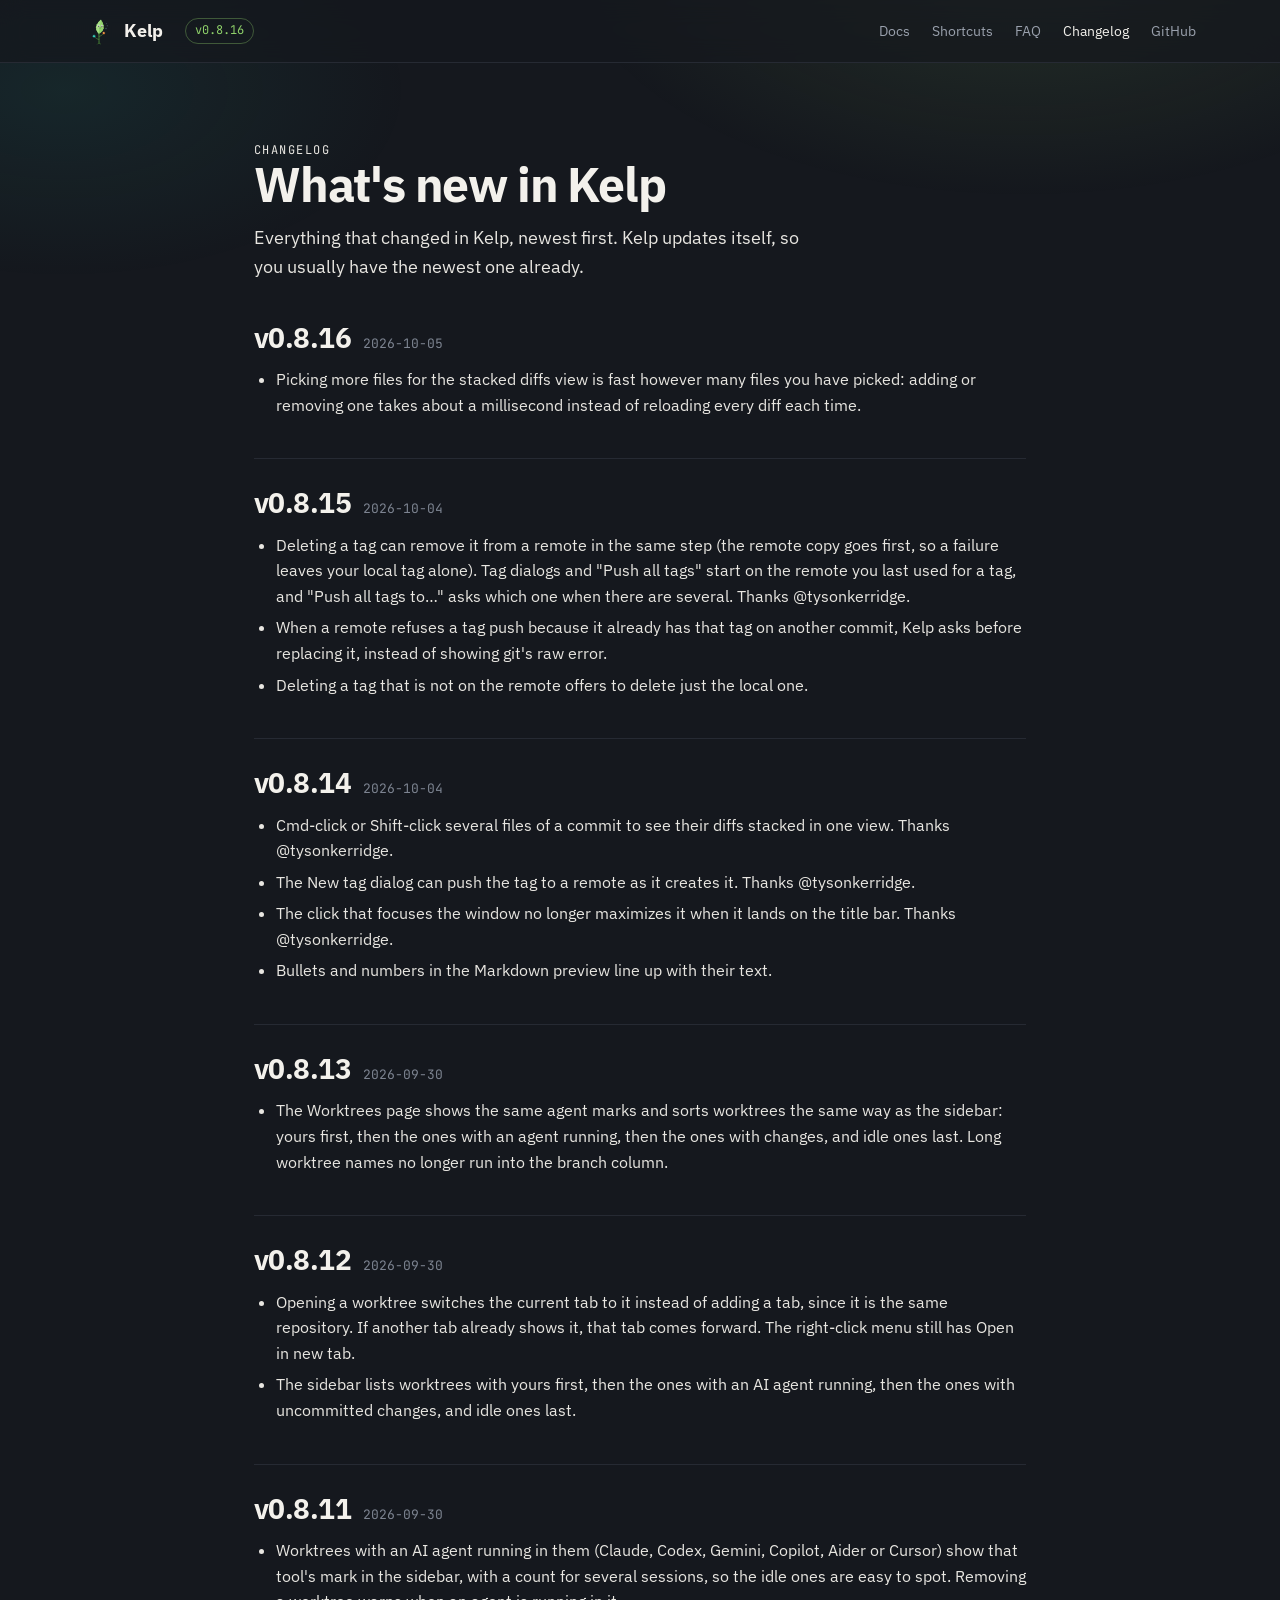
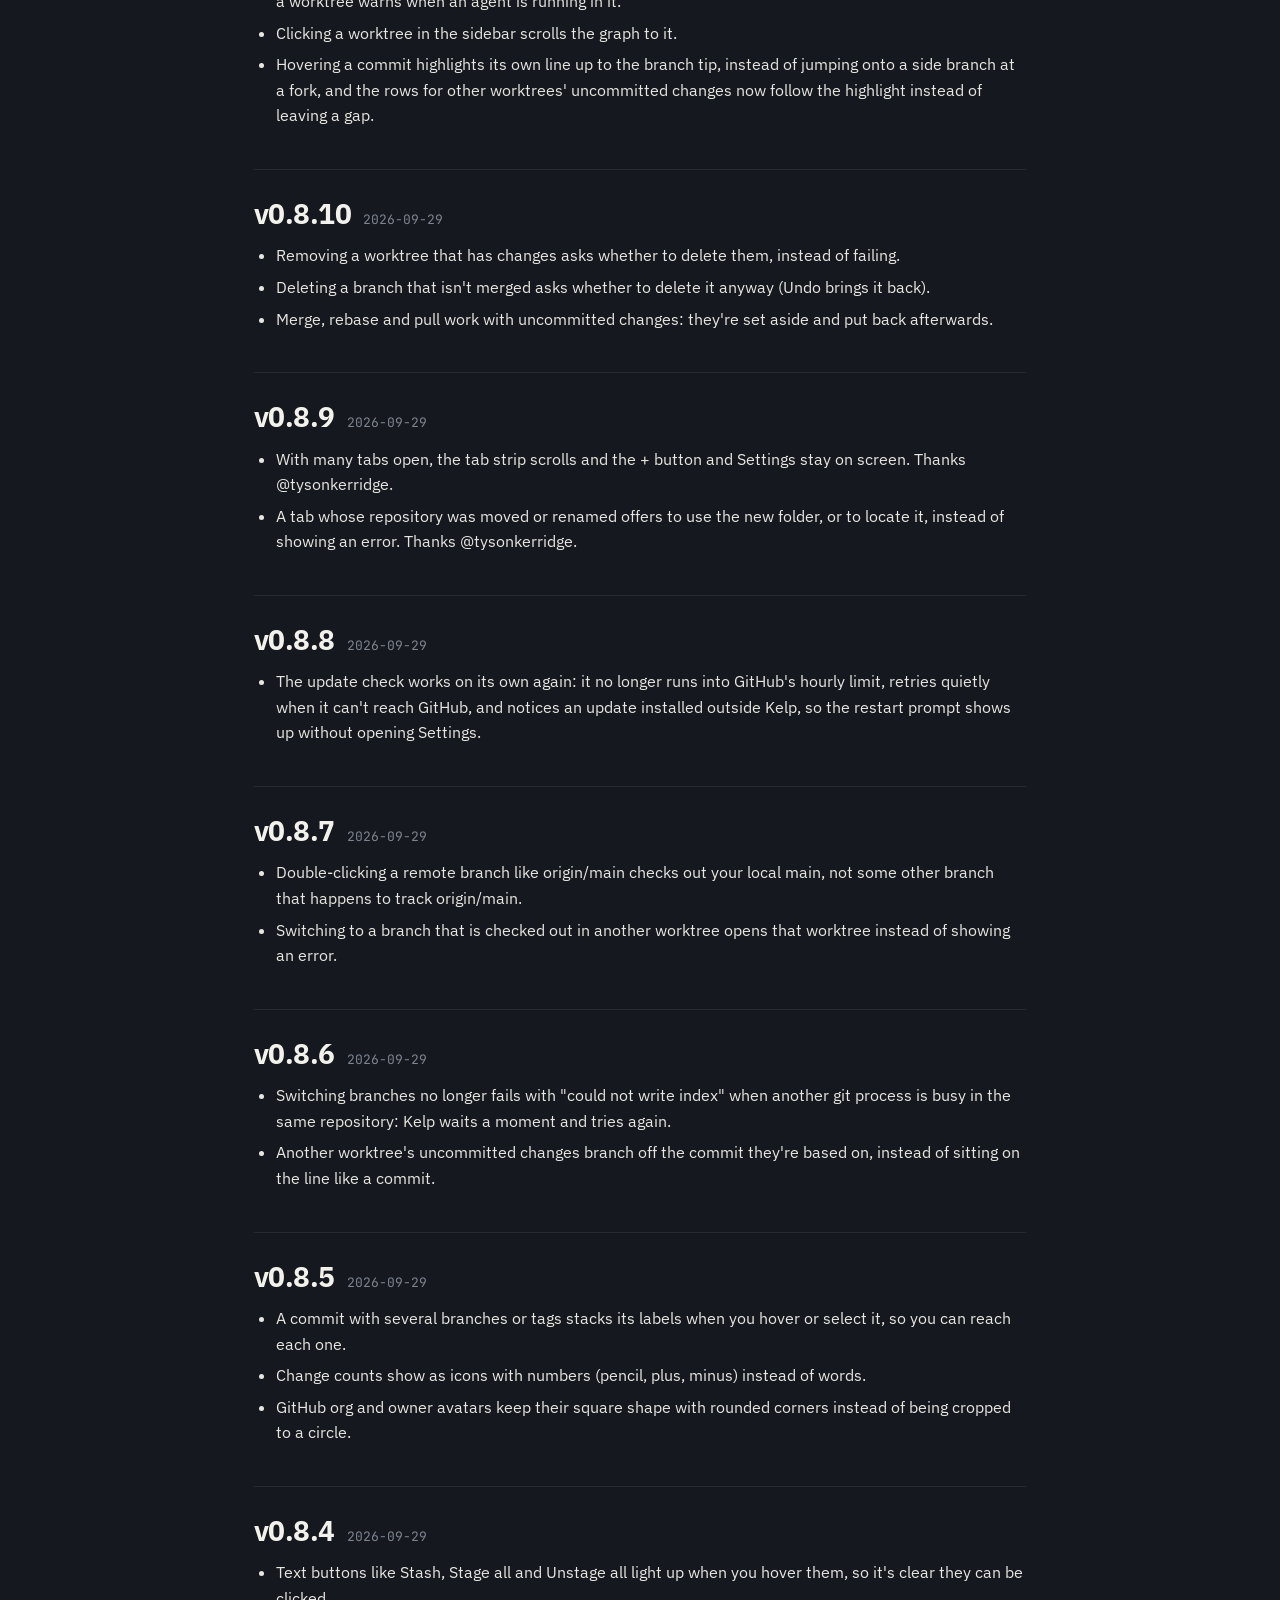
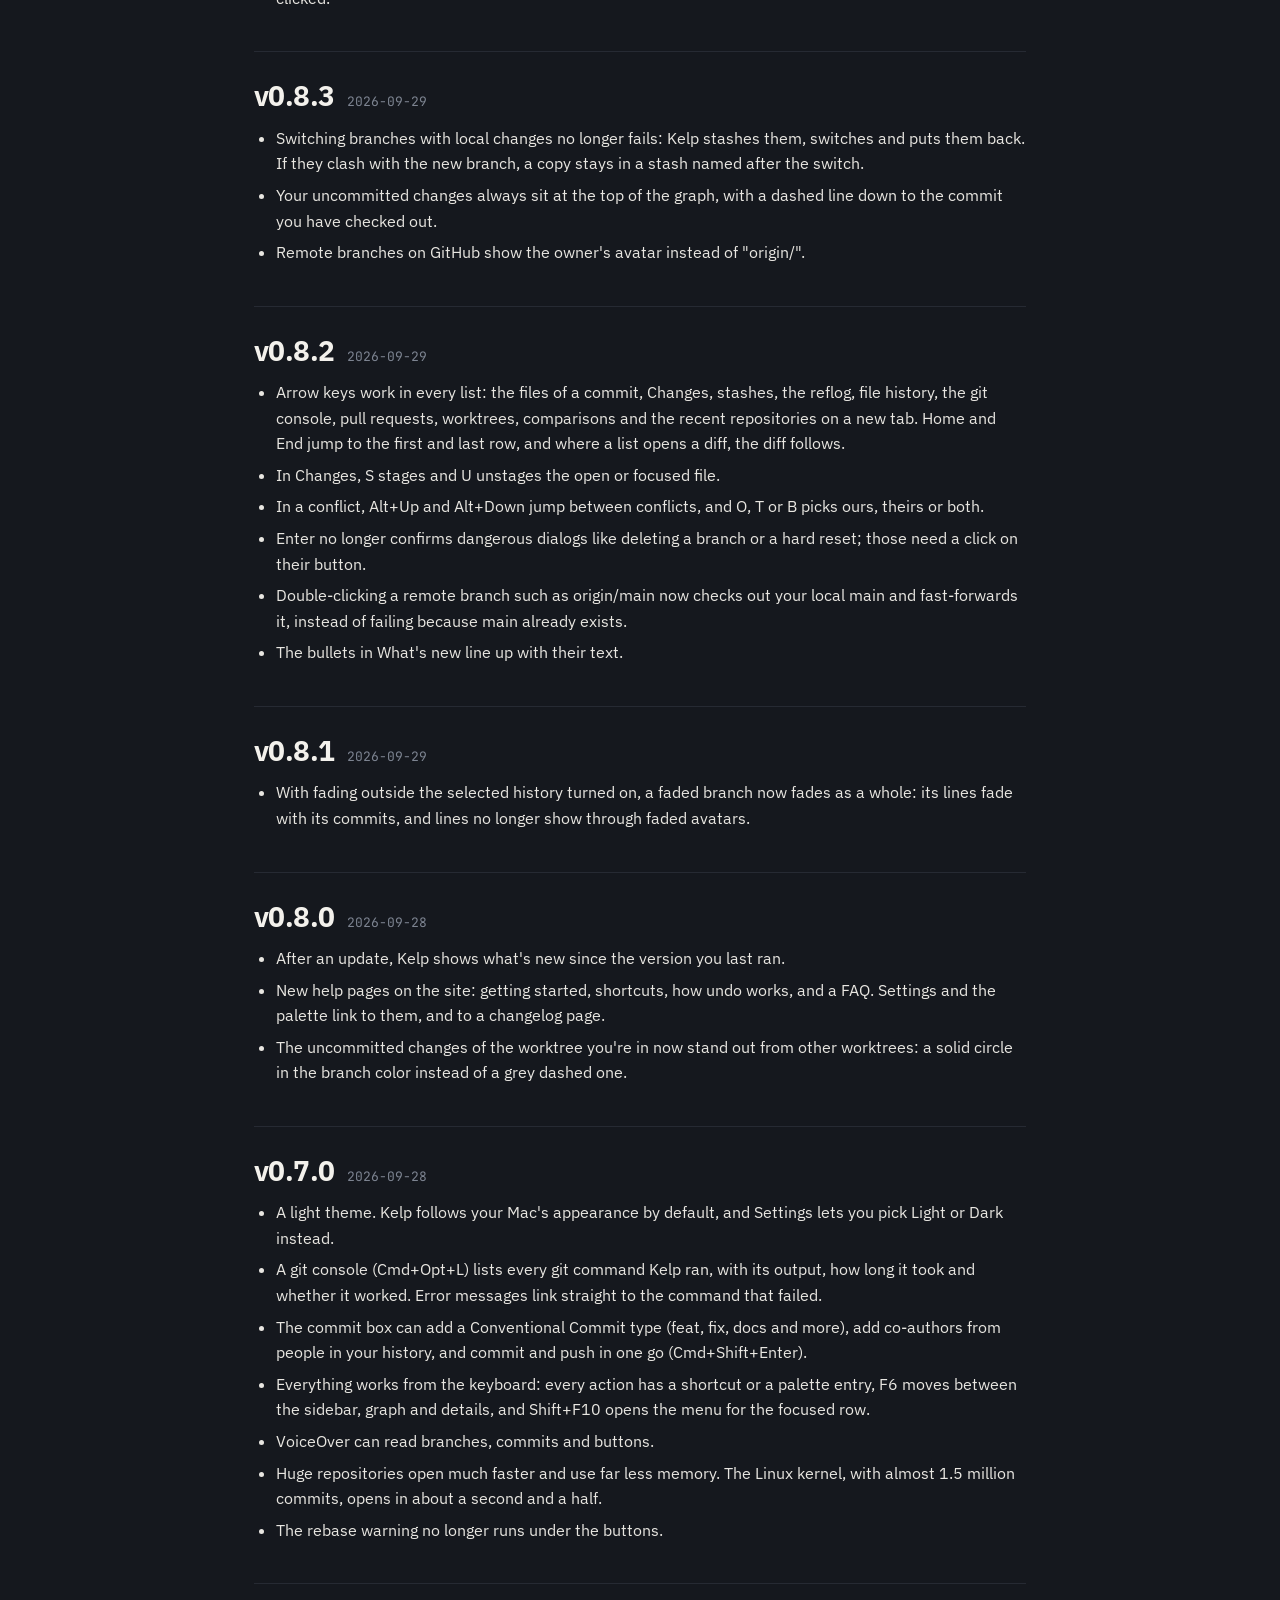
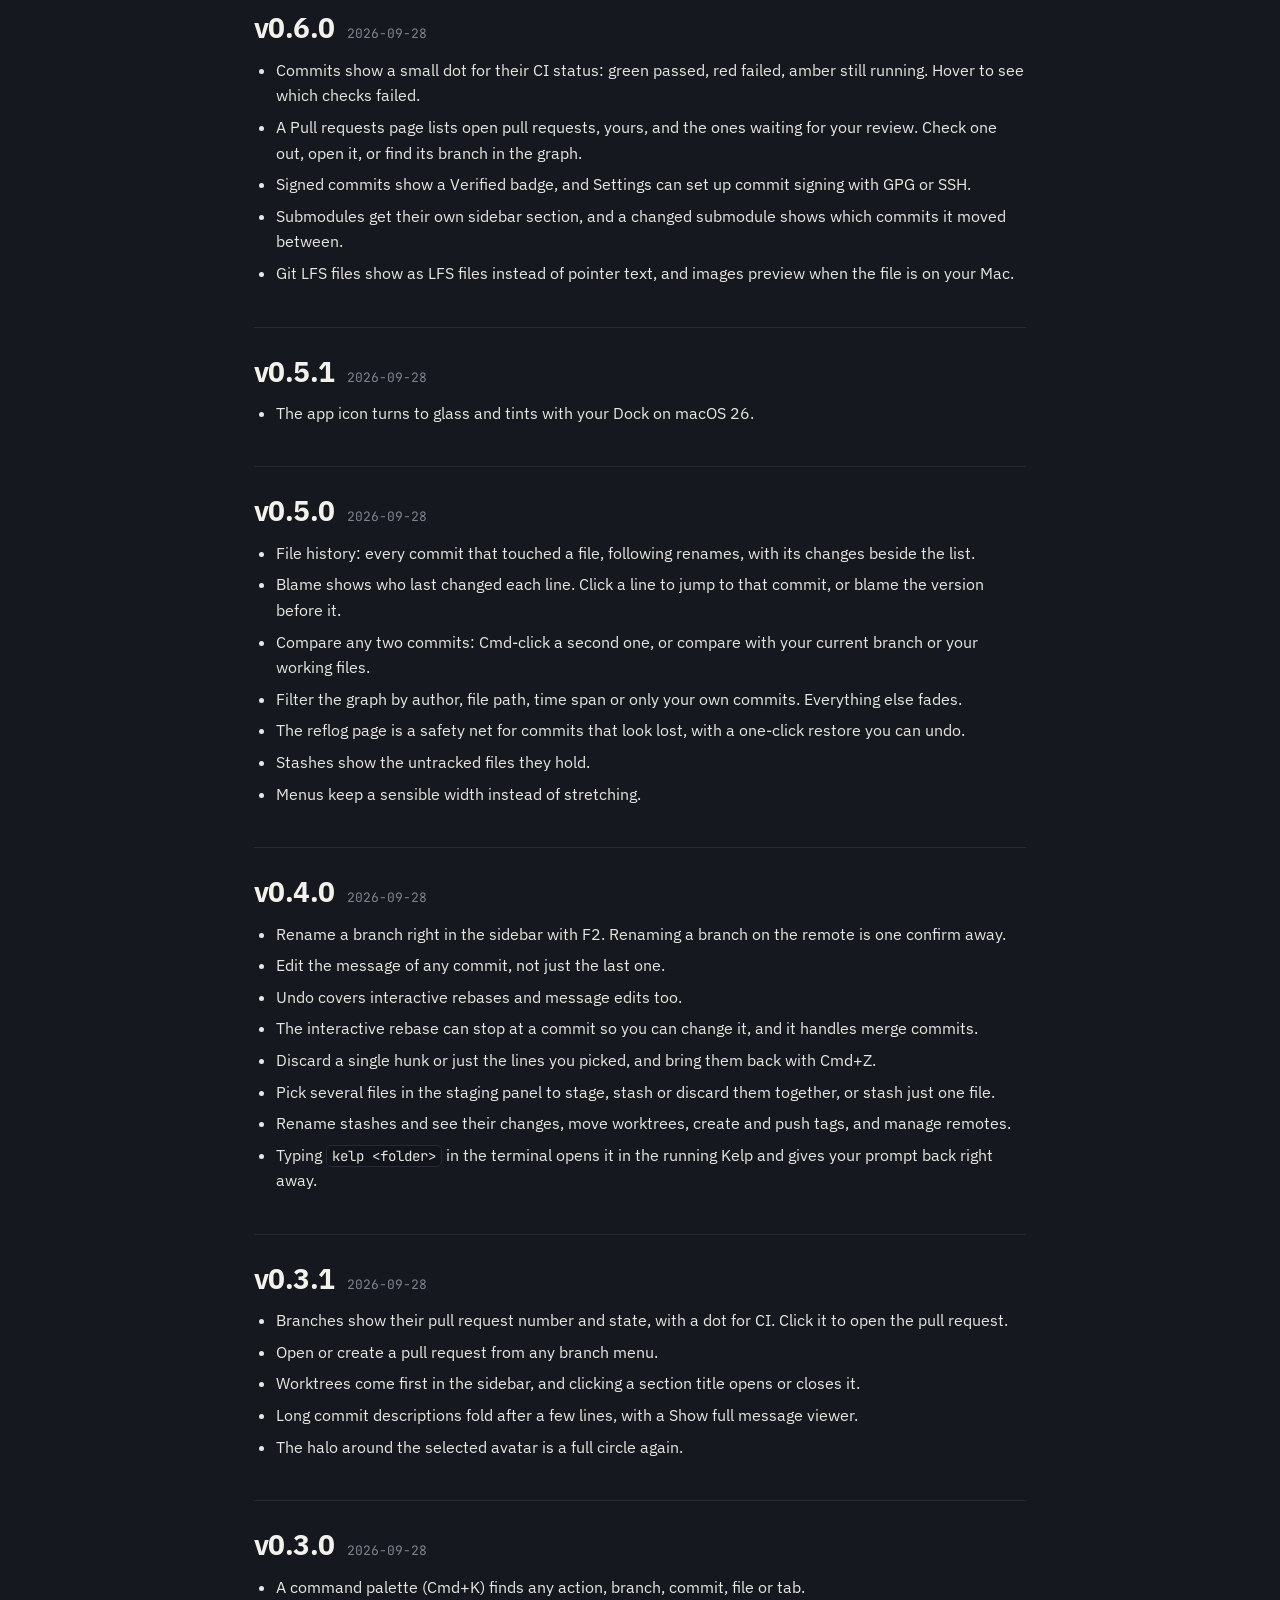
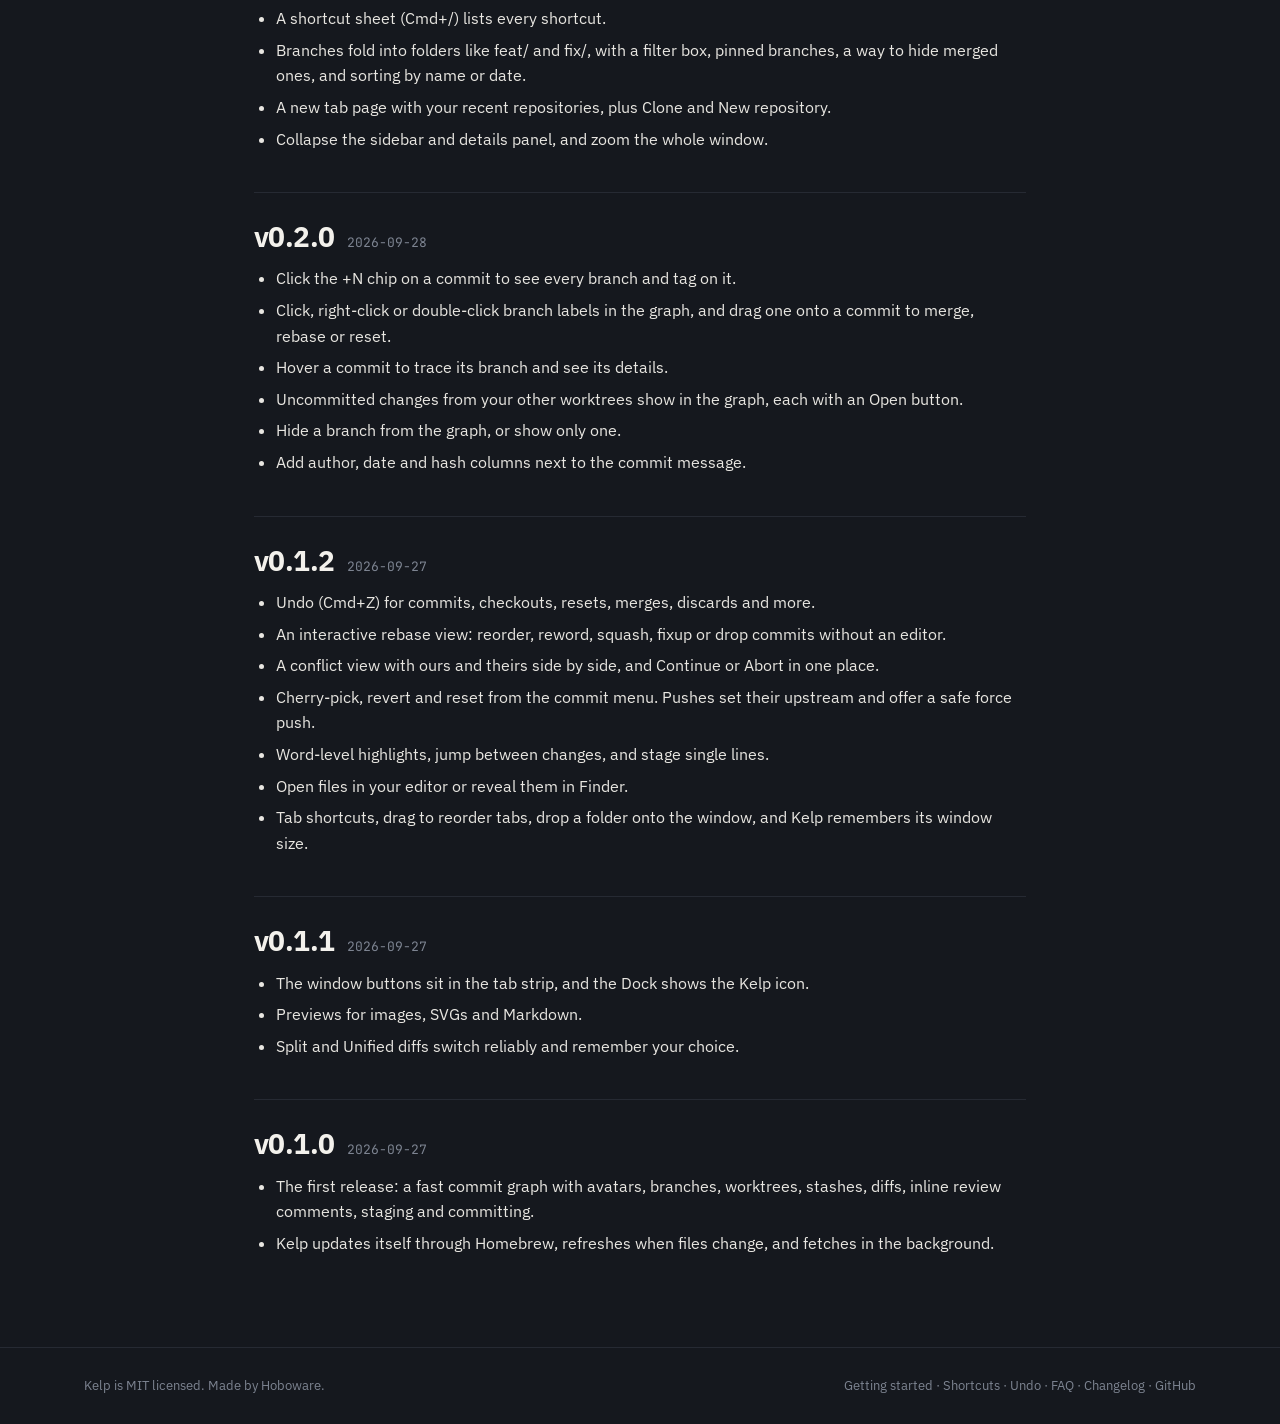
==== site/changelog.html @ a8a3ed25 "chore: release 0.8.16" ====
<!doctype html>
<html lang="en">
<head>
<meta charset="utf-8">
<meta name="viewport" content="width=device-width, initial-scale=1">
<title>Changelog - Kelp</title>
<meta name="description" content="Every Kelp release, newest first: new features, speed-ups and fixes in the fast native git client for macOS.">
<link rel="canonical" href="https://kelp.hoboware.dev/changelog.html">
<meta name="theme-color" content="#15181e">
<link rel="icon" type="image/png" href="favicon.png">
<link rel="apple-touch-icon" href="apple-touch-icon.png">
<meta property="og:site_name" content="Kelp">
<meta property="og:title" content="Changelog - Kelp">
<meta property="og:description" content="What changed in each Kelp release, newest first.">
<meta property="og:type" content="article">
<meta property="og:url" content="https://kelp.hoboware.dev/changelog.html">
<meta property="og:image" content="https://kelp.hoboware.dev/kelp-og.png">
<meta name="twitter:card" content="summary_large_image">
<link rel="alternate" type="text/markdown" href="https://github.com/Hobo-Ware/kelp/blob/main/CHANGELOG.md">
<link rel="preconnect" href="https://fonts.googleapis.com">
<link rel="preconnect" href="https://fonts.gstatic.com" crossorigin>
<link href="https://fonts.googleapis.com/css2?family=IBM+Plex+Sans:wght@400;500;600;700&family=JetBrains+Mono:wght@400;500&display=swap" rel="stylesheet">
<link rel="stylesheet" href="style.css">
</head>
<body>

<nav><div class="wrap">
  <a class="brand" href="index.html"><img src="mascot.svg" alt="" width="30" height="30">Kelp</a>
  <span class="version">v0.8.16</span>
  <div class="navlinks">
    <a href="docs/getting-started.html">Docs</a>
    <a href="docs/shortcuts.html">Shortcuts</a>
    <a href="docs/faq.html">FAQ</a>
    <a href="changelog.html" aria-current="page">Changelog</a>
    <a class="gh" href="https://github.com/Hobo-Ware/kelp">GitHub</a>
  </div>
</div></nav>

<main class="doc"><div class="wrap">
  <p class="eyebrow">Changelog</p>
  <h1>What's new in Kelp</h1>
  <p class="lede">Everything that changed in Kelp, newest first. Kelp updates itself, so you usually have the newest one already.</p>
  <section class="release" id="v0-8-16">
    <h2>v0.8.16 <time datetime="2026-10-05">2026-10-05</time></h2>
    <ul>
      <li>Picking more files for the stacked diffs view is fast however many files you have picked: adding or removing one takes about a millisecond instead of reloading every diff each time.</li>
    </ul>
  </section>
  <section class="release" id="v0-8-15">
    <h2>v0.8.15 <time datetime="2026-10-04">2026-10-04</time></h2>
    <ul>
      <li>Deleting a tag can remove it from a remote in the same step (the remote copy goes first, so a failure leaves your local tag alone). Tag dialogs and "Push all tags" start on the remote you last used for a tag, and "Push all tags to…" asks which one when there are several. Thanks @tysonkerridge.</li>
      <li>When a remote refuses a tag push because it already has that tag on another commit, Kelp asks before replacing it, instead of showing git's raw error.</li>
      <li>Deleting a tag that is not on the remote offers to delete just the local one.</li>
    </ul>
  </section>
  <section class="release" id="v0-8-14">
    <h2>v0.8.14 <time datetime="2026-10-04">2026-10-04</time></h2>
    <ul>
      <li>Cmd-click or Shift-click several files of a commit to see their diffs stacked in one view. Thanks @tysonkerridge.</li>
      <li>The New tag dialog can push the tag to a remote as it creates it. Thanks @tysonkerridge.</li>
      <li>The click that focuses the window no longer maximizes it when it lands on the title bar. Thanks @tysonkerridge.</li>
      <li>Bullets and numbers in the Markdown preview line up with their text.</li>
    </ul>
  </section>
  <section class="release" id="v0-8-13">
    <h2>v0.8.13 <time datetime="2026-09-30">2026-09-30</time></h2>
    <ul>
      <li>The Worktrees page shows the same agent marks and sorts worktrees the same way as the sidebar: yours first, then the ones with an agent running, then the ones with changes, and idle ones last. Long worktree names no longer run into the branch column.</li>
    </ul>
  </section>
  <section class="release" id="v0-8-12">
    <h2>v0.8.12 <time datetime="2026-09-30">2026-09-30</time></h2>
    <ul>
      <li>Opening a worktree switches the current tab to it instead of adding a tab, since it is the same repository. If another tab already shows it, that tab comes forward. The right-click menu still has Open in new tab.</li>
      <li>The sidebar lists worktrees with yours first, then the ones with an AI agent running, then the ones with uncommitted changes, and idle ones last.</li>
    </ul>
  </section>
  <section class="release" id="v0-8-11">
    <h2>v0.8.11 <time datetime="2026-09-30">2026-09-30</time></h2>
    <ul>
      <li>Worktrees with an AI agent running in them (Claude, Codex, Gemini, Copilot, Aider or Cursor) show that tool's mark in the sidebar, with a count for several sessions, so the idle ones are easy to spot. Removing a worktree warns when an agent is running in it.</li>
      <li>Clicking a worktree in the sidebar scrolls the graph to it.</li>
      <li>Hovering a commit highlights its own line up to the branch tip, instead of jumping onto a side branch at a fork, and the rows for other worktrees' uncommitted changes now follow the highlight instead of leaving a gap.</li>
    </ul>
  </section>
  <section class="release" id="v0-8-10">
    <h2>v0.8.10 <time datetime="2026-09-29">2026-09-29</time></h2>
    <ul>
      <li>Removing a worktree that has changes asks whether to delete them, instead of failing.</li>
      <li>Deleting a branch that isn't merged asks whether to delete it anyway (Undo brings it back).</li>
      <li>Merge, rebase and pull work with uncommitted changes: they're set aside and put back afterwards.</li>
    </ul>
  </section>
  <section class="release" id="v0-8-9">
    <h2>v0.8.9 <time datetime="2026-09-29">2026-09-29</time></h2>
    <ul>
      <li>With many tabs open, the tab strip scrolls and the + button and Settings stay on screen. Thanks @tysonkerridge.</li>
      <li>A tab whose repository was moved or renamed offers to use the new folder, or to locate it, instead of showing an error. Thanks @tysonkerridge.</li>
    </ul>
  </section>
  <section class="release" id="v0-8-8">
    <h2>v0.8.8 <time datetime="2026-09-29">2026-09-29</time></h2>
    <ul>
      <li>The update check works on its own again: it no longer runs into GitHub's hourly limit, retries quietly when it can't reach GitHub, and notices an update installed outside Kelp, so the restart prompt shows up without opening Settings.</li>
    </ul>
  </section>
  <section class="release" id="v0-8-7">
    <h2>v0.8.7 <time datetime="2026-09-29">2026-09-29</time></h2>
    <ul>
      <li>Double-clicking a remote branch like origin/main checks out your local main, not some other branch that happens to track origin/main.</li>
      <li>Switching to a branch that is checked out in another worktree opens that worktree instead of showing an error.</li>
    </ul>
  </section>
  <section class="release" id="v0-8-6">
    <h2>v0.8.6 <time datetime="2026-09-29">2026-09-29</time></h2>
    <ul>
      <li>Switching branches no longer fails with "could not write index" when another git process is busy in the same repository: Kelp waits a moment and tries again.</li>
      <li>Another worktree's uncommitted changes branch off the commit they're based on, instead of sitting on the line like a commit.</li>
    </ul>
  </section>
  <section class="release" id="v0-8-5">
    <h2>v0.8.5 <time datetime="2026-09-29">2026-09-29</time></h2>
    <ul>
      <li>A commit with several branches or tags stacks its labels when you hover or select it, so you can reach each one.</li>
      <li>Change counts show as icons with numbers (pencil, plus, minus) instead of words.</li>
      <li>GitHub org and owner avatars keep their square shape with rounded corners instead of being cropped to a circle.</li>
    </ul>
  </section>
  <section class="release" id="v0-8-4">
    <h2>v0.8.4 <time datetime="2026-09-29">2026-09-29</time></h2>
    <ul>
      <li>Text buttons like Stash, Stage all and Unstage all light up when you hover them, so it's clear they can be clicked.</li>
    </ul>
  </section>
  <section class="release" id="v0-8-3">
    <h2>v0.8.3 <time datetime="2026-09-29">2026-09-29</time></h2>
    <ul>
      <li>Switching branches with local changes no longer fails: Kelp stashes them, switches and puts them back. If they clash with the new branch, a copy stays in a stash named after the switch.</li>
      <li>Your uncommitted changes always sit at the top of the graph, with a dashed line down to the commit you have checked out.</li>
      <li>Remote branches on GitHub show the owner's avatar instead of "origin/".</li>
    </ul>
  </section>
  <section class="release" id="v0-8-2">
    <h2>v0.8.2 <time datetime="2026-09-29">2026-09-29</time></h2>
    <ul>
      <li>Arrow keys work in every list: the files of a commit, Changes, stashes, the reflog, file history, the git console, pull requests, worktrees, comparisons and the recent repositories on a new tab. Home and End jump to the first and last row, and where a list opens a diff, the diff follows.</li>
      <li>In Changes, S stages and U unstages the open or focused file.</li>
      <li>In a conflict, Alt+Up and Alt+Down jump between conflicts, and O, T or B picks ours, theirs or both.</li>
      <li>Enter no longer confirms dangerous dialogs like deleting a branch or a hard reset; those need a click on their button.</li>
      <li>Double-clicking a remote branch such as origin/main now checks out your local main and fast-forwards it, instead of failing because main already exists.</li>
      <li>The bullets in What's new line up with their text.</li>
    </ul>
  </section>
  <section class="release" id="v0-8-1">
    <h2>v0.8.1 <time datetime="2026-09-29">2026-09-29</time></h2>
    <ul>
      <li>With fading outside the selected history turned on, a faded branch now fades as a whole: its lines fade with its commits, and lines no longer show through faded avatars.</li>
    </ul>
  </section>
  <section class="release" id="v0-8-0">
    <h2>v0.8.0 <time datetime="2026-09-28">2026-09-28</time></h2>
    <ul>
      <li>After an update, Kelp shows what's new since the version you last ran.</li>
      <li>New help pages on the site: getting started, shortcuts, how undo works, and a FAQ. Settings and the palette link to them, and to a changelog page.</li>
      <li>The uncommitted changes of the worktree you're in now stand out from other worktrees: a solid circle in the branch color instead of a grey dashed one.</li>
    </ul>
  </section>
  <section class="release" id="v0-7-0">
    <h2>v0.7.0 <time datetime="2026-09-28">2026-09-28</time></h2>
    <ul>
      <li>A light theme. Kelp follows your Mac's appearance by default, and Settings lets you pick Light or Dark instead.</li>
      <li>A git console (Cmd+Opt+L) lists every git command Kelp ran, with its output, how long it took and whether it worked. Error messages link straight to the command that failed.</li>
      <li>The commit box can add a Conventional Commit type (feat, fix, docs and more), add co-authors from people in your history, and commit and push in one go (Cmd+Shift+Enter).</li>
      <li>Everything works from the keyboard: every action has a shortcut or a palette entry, F6 moves between the sidebar, graph and details, and Shift+F10 opens the menu for the focused row.</li>
      <li>VoiceOver can read branches, commits and buttons.</li>
      <li>Huge repositories open much faster and use far less memory. The Linux kernel, with almost 1.5 million commits, opens in about a second and a half.</li>
      <li>The rebase warning no longer runs under the buttons.</li>
    </ul>
  </section>
  <section class="release" id="v0-6-0">
    <h2>v0.6.0 <time datetime="2026-09-28">2026-09-28</time></h2>
    <ul>
      <li>Commits show a small dot for their CI status: green passed, red failed, amber still running. Hover to see which checks failed.</li>
      <li>A Pull requests page lists open pull requests, yours, and the ones waiting for your review. Check one out, open it, or find its branch in the graph.</li>
      <li>Signed commits show a Verified badge, and Settings can set up commit signing with GPG or SSH.</li>
      <li>Submodules get their own sidebar section, and a changed submodule shows which commits it moved between.</li>
      <li>Git LFS files show as LFS files instead of pointer text, and images preview when the file is on your Mac.</li>
    </ul>
  </section>
  <section class="release" id="v0-5-1">
    <h2>v0.5.1 <time datetime="2026-09-28">2026-09-28</time></h2>
    <ul>
      <li>The app icon turns to glass and tints with your Dock on macOS 26.</li>
    </ul>
  </section>
  <section class="release" id="v0-5-0">
    <h2>v0.5.0 <time datetime="2026-09-28">2026-09-28</time></h2>
    <ul>
      <li>File history: every commit that touched a file, following renames, with its changes beside the list.</li>
      <li>Blame shows who last changed each line. Click a line to jump to that commit, or blame the version before it.</li>
      <li>Compare any two commits: Cmd-click a second one, or compare with your current branch or your working files.</li>
      <li>Filter the graph by author, file path, time span or only your own commits. Everything else fades.</li>
      <li>The reflog page is a safety net for commits that look lost, with a one-click restore you can undo.</li>
      <li>Stashes show the untracked files they hold.</li>
      <li>Menus keep a sensible width instead of stretching.</li>
    </ul>
  </section>
  <section class="release" id="v0-4-0">
    <h2>v0.4.0 <time datetime="2026-09-28">2026-09-28</time></h2>
    <ul>
      <li>Rename a branch right in the sidebar with F2. Renaming a branch on the remote is one confirm away.</li>
      <li>Edit the message of any commit, not just the last one.</li>
      <li>Undo covers interactive rebases and message edits too.</li>
      <li>The interactive rebase can stop at a commit so you can change it, and it handles merge commits.</li>
      <li>Discard a single hunk or just the lines you picked, and bring them back with Cmd+Z.</li>
      <li>Pick several files in the staging panel to stage, stash or discard them together, or stash just one file.</li>
      <li>Rename stashes and see their changes, move worktrees, create and push tags, and manage remotes.</li>
      <li>Typing <code>kelp &lt;folder&gt;</code> in the terminal opens it in the running Kelp and gives your prompt back right away.</li>
    </ul>
  </section>
  <section class="release" id="v0-3-1">
    <h2>v0.3.1 <time datetime="2026-09-28">2026-09-28</time></h2>
    <ul>
      <li>Branches show their pull request number and state, with a dot for CI. Click it to open the pull request.</li>
      <li>Open or create a pull request from any branch menu.</li>
      <li>Worktrees come first in the sidebar, and clicking a section title opens or closes it.</li>
      <li>Long commit descriptions fold after a few lines, with a Show full message viewer.</li>
      <li>The halo around the selected avatar is a full circle again.</li>
    </ul>
  </section>
  <section class="release" id="v0-3-0">
    <h2>v0.3.0 <time datetime="2026-09-28">2026-09-28</time></h2>
    <ul>
      <li>A command palette (Cmd+K) finds any action, branch, commit, file or tab.</li>
      <li>A shortcut sheet (Cmd+/) lists every shortcut.</li>
      <li>Branches fold into folders like feat/ and fix/, with a filter box, pinned branches, a way to hide merged ones, and sorting by name or date.</li>
      <li>A new tab page with your recent repositories, plus Clone and New repository.</li>
      <li>Collapse the sidebar and details panel, and zoom the whole window.</li>
    </ul>
  </section>
  <section class="release" id="v0-2-0">
    <h2>v0.2.0 <time datetime="2026-09-28">2026-09-28</time></h2>
    <ul>
      <li>Click the +N chip on a commit to see every branch and tag on it.</li>
      <li>Click, right-click or double-click branch labels in the graph, and drag one onto a commit to merge, rebase or reset.</li>
      <li>Hover a commit to trace its branch and see its details.</li>
      <li>Uncommitted changes from your other worktrees show in the graph, each with an Open button.</li>
      <li>Hide a branch from the graph, or show only one.</li>
      <li>Add author, date and hash columns next to the commit message.</li>
    </ul>
  </section>
  <section class="release" id="v0-1-2">
    <h2>v0.1.2 <time datetime="2026-09-27">2026-09-27</time></h2>
    <ul>
      <li>Undo (Cmd+Z) for commits, checkouts, resets, merges, discards and more.</li>
      <li>An interactive rebase view: reorder, reword, squash, fixup or drop commits without an editor.</li>
      <li>A conflict view with ours and theirs side by side, and Continue or Abort in one place.</li>
      <li>Cherry-pick, revert and reset from the commit menu. Pushes set their upstream and offer a safe force push.</li>
      <li>Word-level highlights, jump between changes, and stage single lines.</li>
      <li>Open files in your editor or reveal them in Finder.</li>
      <li>Tab shortcuts, drag to reorder tabs, drop a folder onto the window, and Kelp remembers its window size.</li>
    </ul>
  </section>
  <section class="release" id="v0-1-1">
    <h2>v0.1.1 <time datetime="2026-09-27">2026-09-27</time></h2>
    <ul>
      <li>The window buttons sit in the tab strip, and the Dock shows the Kelp icon.</li>
      <li>Previews for images, SVGs and Markdown.</li>
      <li>Split and Unified diffs switch reliably and remember your choice.</li>
    </ul>
  </section>
  <section class="release" id="v0-1-0">
    <h2>v0.1.0 <time datetime="2026-09-27">2026-09-27</time></h2>
    <ul>
      <li>The first release: a fast commit graph with avatars, branches, worktrees, stashes, diffs, inline review comments, staging and committing.</li>
      <li>Kelp updates itself through Homebrew, refreshes when files change, and fetches in the background.</li>
    </ul>
  </section>
</div></main>

<footer><div class="wrap">
  <span>Kelp is MIT licensed. Made by <a href="https://github.com/Hobo-Ware">Hoboware</a>.</span>
  <span><a href="docs/getting-started.html">Getting started</a> · <a href="docs/shortcuts.html">Shortcuts</a> · <a href="docs/undo.html">Undo</a> · <a href="docs/faq.html">FAQ</a> · <a href="changelog.html">Changelog</a> · <a href="https://github.com/Hobo-Ware/kelp">GitHub</a></span>
</div></footer>
</body>
</html>
---- site/style.css ----
:root{
  --bg:#15181e; --bg2:#1a1d24; --panel:#1b1f26; --line:#262a33; --line2:#343b48;
  --fg:#e8e6e1; --strong:#f3f1ec; --muted:#9aa1ad; --dim:#7d8491;
  --kelp:#8fd16a; --kelp2:#a4df83; --teal:#2dd4bf; --orange:#fb923c; --violet:#c084fc; --blue:#60a5fa; --pink:#f472b6;
  --sans:"IBM Plex Sans",-apple-system,BlinkMacSystemFont,"Segoe UI",Helvetica,Arial,sans-serif;
  --mono:"JetBrains Mono",ui-monospace,"SF Mono",Menlo,monospace;
}
*{box-sizing:border-box;margin:0;padding:0}
html{scroll-behavior:smooth}
body{background:var(--bg);color:var(--fg);font-family:var(--sans);line-height:1.6;-webkit-font-smoothing:antialiased;overflow-x:hidden}
body::before{content:"";position:fixed;inset:0;z-index:-1;pointer-events:none;
  background:radial-gradient(60vw 45vh at 80% -5%,rgba(143,209,106,.13),transparent 60%),
             radial-gradient(45vw 35vh at 5% 10%,rgba(45,212,191,.08),transparent 60%)}
a{color:inherit;text-decoration:none}
img{display:block;max-width:100%;height:auto}
.wrap{max-width:1160px;margin:0 auto;padding:0 24px}
@media(max-width:520px){.wrap{padding:0 16px}.install{font-size:13px}}
.mono{font-family:var(--mono)}
.kelp{color:var(--kelp)}

nav{position:sticky;top:0;z-index:10;backdrop-filter:blur(12px);-webkit-backdrop-filter:blur(12px);background:rgba(21,24,30,.72);border-bottom:1px solid var(--line)}
nav .wrap{display:flex;align-items:center;gap:22px;height:62px}
.brand{display:flex;align-items:center;gap:10px;font-weight:700;font-size:18px;color:var(--strong)}
.brand img{width:30px;height:30px}
.version{font-family:var(--mono);font-size:12px;color:var(--kelp);border:1px solid rgba(143,209,106,.35);border-radius:99px;padding:2px 9px}
.navlinks{margin-left:auto;display:flex;gap:22px;font-size:14px;color:var(--muted)}
.navlinks a:hover{color:var(--strong)}
@media(max-width:640px){.navlinks a:not(.gh){display:none}}

.hero{padding:84px 0 40px}
.hero .wrap{display:grid;grid-template-columns:1.15fr .85fr;gap:40px;align-items:center}
@media(max-width:860px){.hero .wrap{grid-template-columns:1fr}.hero .art{order:-1;max-width:260px;margin:0 auto}}
.pill{display:inline-flex;align-items:center;gap:10px;font-size:13px;color:var(--muted);border:1px solid var(--line2);background:rgba(27,31,38,.7);border-radius:99px;padding:5px 14px 5px 5px;margin-bottom:26px}
.pill b{font-size:11px;letter-spacing:.06em;text-transform:uppercase;color:#10131a;background:var(--kelp);padding:3px 9px;border-radius:99px}
h1{font-size:clamp(40px,6vw,68px);line-height:1.04;letter-spacing:-.025em;font-weight:700;color:var(--strong)}
h1 .kelp{background:linear-gradient(100deg,var(--kelp2),var(--teal));-webkit-background-clip:text;background-clip:text;color:transparent}
.lede{margin-top:20px;font-size:19px;color:var(--muted);max-width:560px}
.install{margin-top:30px;display:flex;align-items:center;gap:12px;background:#11141a;border:1px solid var(--line2);border-radius:10px;padding:12px 12px 12px 18px;max-width:520px;font-family:var(--mono);font-size:15px}
.install .p{color:var(--dim)}
.install .txt{flex:1;min-width:0;white-space:nowrap;overflow:auto}
.hero .wrap>*,.row>*,.grid>*,.steps>*,.stats>*{min-width:0}
.copy{font-family:var(--sans);font-size:13px;font-weight:600;color:#10131a;background:var(--kelp);border:0;border-radius:7px;padding:8px 14px;cursor:pointer}
.copy:hover{background:var(--kelp2)}
.ctas{margin-top:18px;display:flex;gap:18px;font-size:14px;color:var(--muted)}
.ctas a:hover{color:var(--strong)}

.mascot{width:100%;height:auto;overflow:visible}
.m-blade{transform-box:view-box;transform-origin:256px 300px;animation:sway 5.5s ease-in-out infinite}
.m-stem{transform-box:view-box;transform-origin:256px 470px;animation:sway-soft 5.5s ease-in-out infinite}
.m-bulb-a{animation:bob 3.2s ease-in-out infinite}
.m-bulb-b{animation:bob 3.6s ease-in-out -1.4s infinite}
.m-bubbles circle{animation:rise 4.8s ease-in infinite}
.m-bubbles circle:nth-child(2){animation-delay:-1.6s}
.m-bubbles circle:nth-child(3){animation-delay:-3.2s}
@keyframes sway{0%,100%{transform:rotate(-3.5deg)}50%{transform:rotate(3.5deg)}}
@keyframes sway-soft{0%,100%{transform:rotate(-1.2deg)}50%{transform:rotate(1.2deg)}}
@keyframes bob{0%,100%{transform:translateY(-4px)}50%{transform:translateY(5px)}}
@keyframes rise{0%{transform:translateY(40px);opacity:0}15%{opacity:.9}100%{transform:translateY(-120px);opacity:0}}
@media (prefers-reduced-motion:reduce){.mascot *{animation:none!important}}

.window{margin:34px auto 0;border:1px solid var(--line2);border-radius:14px;overflow:hidden;background:var(--panel);box-shadow:0 40px 120px rgba(0,0,0,.55),0 0 0 1px rgba(255,255,255,.02)}

section{padding:96px 0 0}
.eyebrow{font-family:var(--mono);font-size:12px;letter-spacing:.12em;color:var(--kelp);text-transform:uppercase}
h2{margin-top:10px;font-size:clamp(28px,4vw,42px);line-height:1.12;letter-spacing:-.02em;color:var(--strong);font-weight:700}
.sub{margin-top:12px;font-size:17px;color:var(--muted);max-width:640px}

.grid{margin-top:40px;display:grid;grid-template-columns:repeat(3,minmax(0,1fr));gap:16px}
@media(max-width:980px){.grid{grid-template-columns:repeat(2,minmax(0,1fr))}}
@media(max-width:560px){.grid{grid-template-columns:1fr}}
.card{background:var(--panel);border:1px solid var(--line);border-radius:12px;padding:22px}
.card svg{width:26px;height:26px;margin-bottom:14px}
.card h3{font-size:16px;color:var(--strong);font-weight:600}
.card p{margin-top:6px;font-size:14px;color:var(--muted)}

.row{margin-top:72px;display:grid;grid-template-columns:.8fr 1.2fr;gap:44px;align-items:center}
.row.flip{grid-template-columns:1.2fr .8fr}
.row.flip .text{order:2}
@media(max-width:900px){.row,.row.flip{grid-template-columns:1fr}.row.flip .text{order:0}}
.row h3{font-size:26px;line-height:1.2;color:var(--strong);letter-spacing:-.01em}
.row p{margin-top:12px;color:var(--muted)}
.row ul{margin-top:16px;list-style:none;display:grid;gap:8px;font-size:15px}
.row li{padding-left:22px;position:relative}
.row li::before{content:"";position:absolute;left:3px;top:.55em;width:9px;height:9px;border-radius:50%;border:2px solid var(--kelp)}
.shot{border:1px solid var(--line2);border-radius:12px;overflow:hidden;box-shadow:0 24px 70px rgba(0,0,0,.45)}

.stats{margin-top:40px;display:grid;grid-template-columns:repeat(4,minmax(0,1fr));gap:16px}
@media(max-width:900px){.stats{grid-template-columns:repeat(2,minmax(0,1fr))}}
.stat{border:1px solid var(--line);border-radius:12px;padding:24px;background:linear-gradient(180deg,rgba(143,209,106,.05),transparent)}
.stat b{display:block;font-size:40px;line-height:1;color:var(--strong);font-weight:700;letter-spacing:-.02em}
.stat b small{font-size:18px;color:var(--muted);font-weight:500}
.stat span{display:block;margin-top:10px;font-size:14px;color:var(--muted)}
.note{margin-top:14px;font-size:13px;color:var(--dim)}

.steps{margin-top:40px;display:grid;grid-template-columns:repeat(3,minmax(0,1fr));gap:16px}
@media(max-width:900px){.steps{grid-template-columns:1fr}}
.step{background:var(--panel);border:1px solid var(--line);border-radius:12px;padding:24px}
.num{font-family:var(--mono);color:var(--kelp);font-size:13px}
.step h4{margin-top:6px;font-size:18px;color:var(--strong)}
.step p{margin-top:6px;font-size:14px;color:var(--muted)}
.step pre{margin-top:14px;font-family:var(--mono);font-size:13px;background:#11141a;border:1px solid var(--line);border-radius:8px;padding:10px 12px;overflow:auto;color:var(--fg)}
.step pre .p{color:var(--dim)}

.closing{padding:110px 0 90px;text-align:center}
.closing h2{font-size:clamp(30px,4.5vw,48px)}
.closing .install{margin:26px auto 0}
footer{border-top:1px solid var(--line);padding:28px 0;font-size:13px;color:var(--dim)}
footer .wrap{display:flex;flex-wrap:wrap;gap:18px;justify-content:space-between}
footer a:hover{color:var(--strong)}

.navlinks a[aria-current]{color:var(--strong)}
.doc{padding:64px 0 90px}
.doc .wrap{max-width:820px}
.doc h1{font-size:clamp(34px,5vw,48px)}
.doc .lede{font-size:18px}
.doc h2{margin-top:52px;font-size:clamp(22px,3vw,28px)}
.doc h3{margin-top:28px;font-size:18px;color:var(--strong);font-weight:600}
.doc p,.doc ul,.doc ol,.doc table,.doc pre{margin-top:14px}
.doc p,.doc li{color:var(--fg)}
.doc ul,.doc ol{padding-left:22px}
.doc li+li{margin-top:6px}
.doc a:not(.brand){color:var(--kelp);text-decoration:underline;text-decoration-color:rgba(143,209,106,.4);text-underline-offset:3px}
.doc a:not(.brand):hover{text-decoration-color:var(--kelp)}
.doc code{font-family:var(--mono);font-size:.88em;background:#11141a;border:1px solid var(--line);border-radius:5px;padding:1px 5px}
.doc pre{font-family:var(--mono);font-size:14px;background:#11141a;border:1px solid var(--line2);border-radius:10px;padding:12px 16px;overflow:auto;color:var(--fg)}
.doc pre code{background:none;border:0;padding:0;font-size:inherit}
.doc pre .p{color:var(--dim)}
.doc .muted{color:var(--muted)}
.doc table{width:100%;border-collapse:collapse;font-size:15px}
.doc th{text-align:left;font-size:12px;letter-spacing:.08em;text-transform:uppercase;color:var(--muted);font-weight:600;padding:0 12px 8px 0;border-bottom:1px solid var(--line2)}
.doc td{padding:9px 12px 9px 0;border-bottom:1px solid var(--line);vertical-align:top}
.doc td:first-child{width:40%}
@media(max-width:560px){.doc td:first-child{width:auto}.doc table,.doc thead,.doc tbody,.doc tr,.doc td{display:block}.doc thead{display:none}.doc td{border:0;padding:2px 0}.doc tr{padding:10px 0;border-bottom:1px solid var(--line)}}
kbd{font-family:var(--mono);font-size:12.5px;color:var(--strong);background:var(--panel);border:1px solid var(--line2);border-bottom-width:2px;border-radius:5px;padding:1px 6px;white-space:nowrap}
.doc .release{margin-top:40px;padding-top:28px;border-top:1px solid var(--line)}
.doc .release:first-of-type{border-top:0;padding-top:0}
.doc .release h2{margin-top:0;display:flex;flex-wrap:wrap;align-items:baseline;gap:12px}
.doc .release time{font-family:var(--mono);font-size:13px;color:var(--dim);font-weight:400;letter-spacing:0}
.doc .callout{margin-top:18px;background:var(--panel);border:1px solid var(--line);border-left:3px solid var(--kelp);border-radius:10px;padding:14px 18px;color:var(--muted)}
.doc .toc{margin-top:22px;display:flex;flex-wrap:wrap;gap:8px 18px;font-size:14px}
.doc dl dt{margin-top:26px;font-weight:600;color:var(--strong);font-size:17px}
.doc dl dd{margin-top:8px}
.doc dl dd p:first-child{margin-top:0}
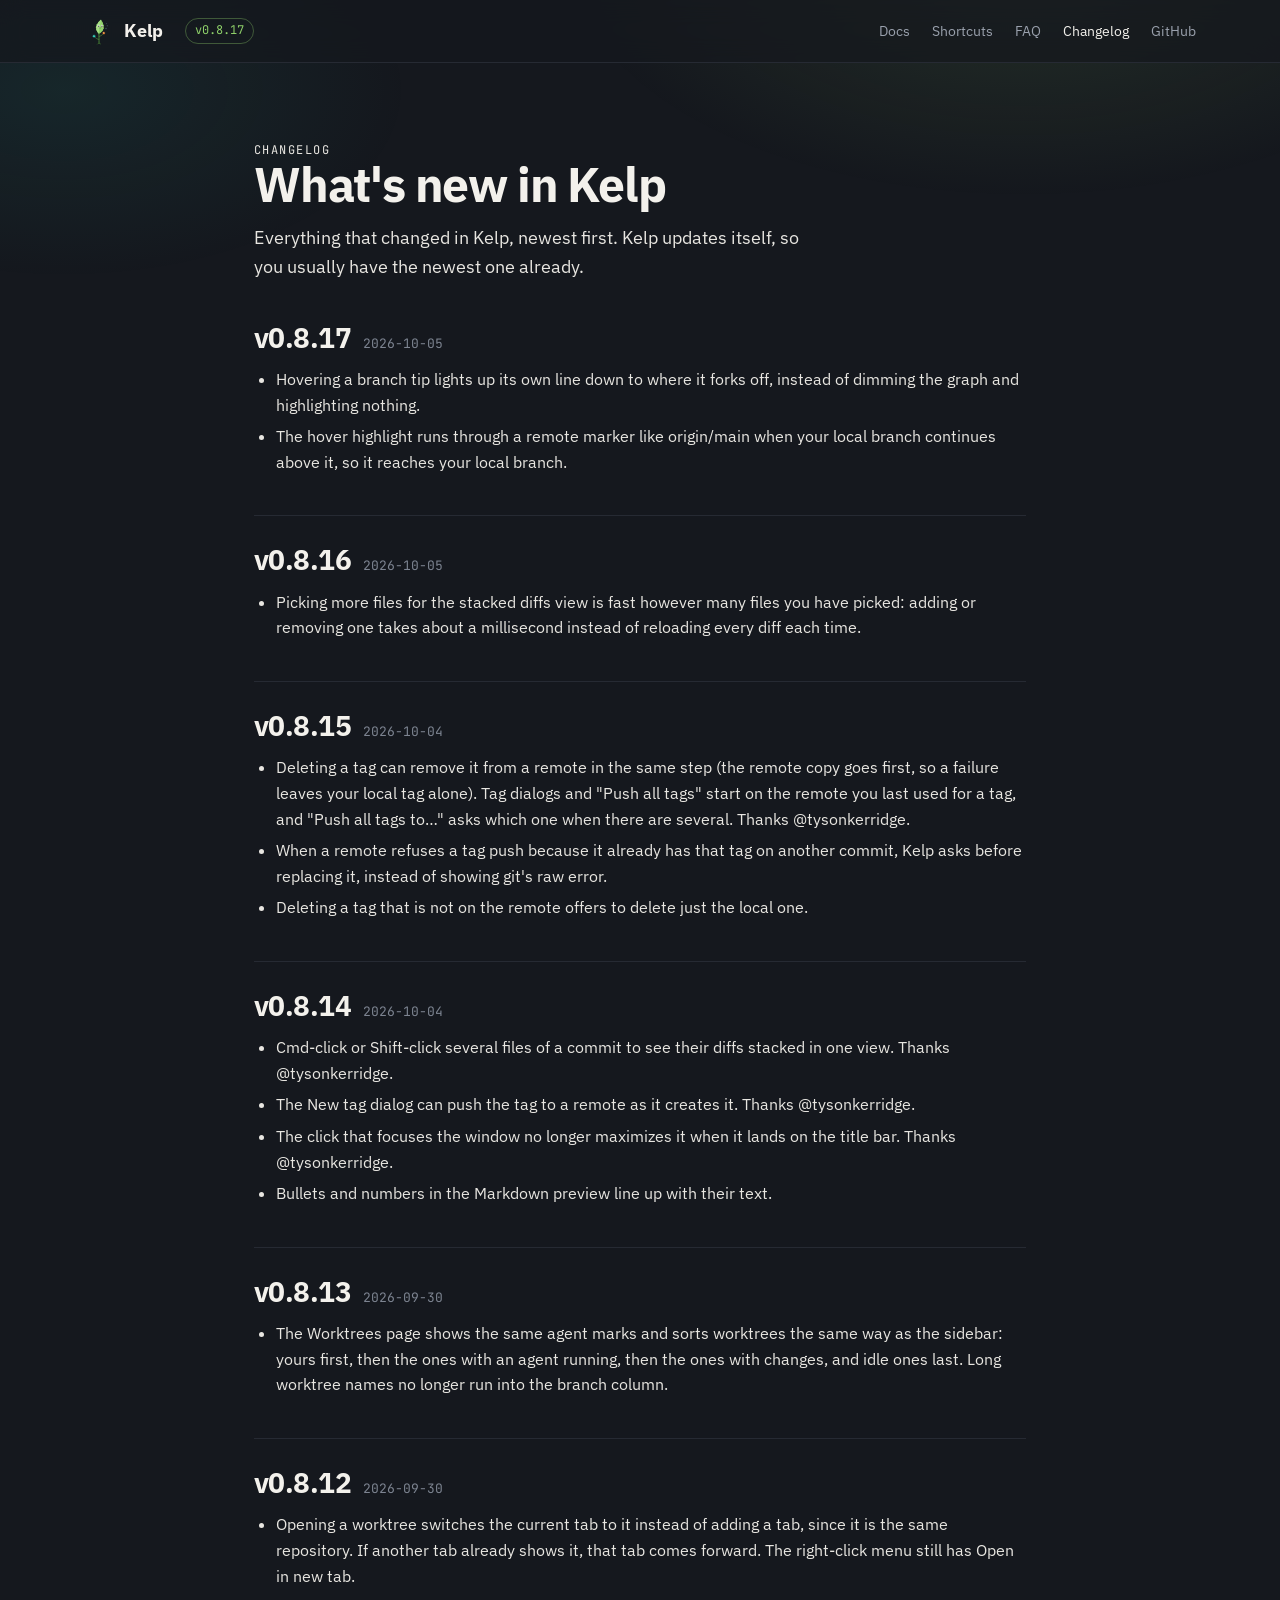
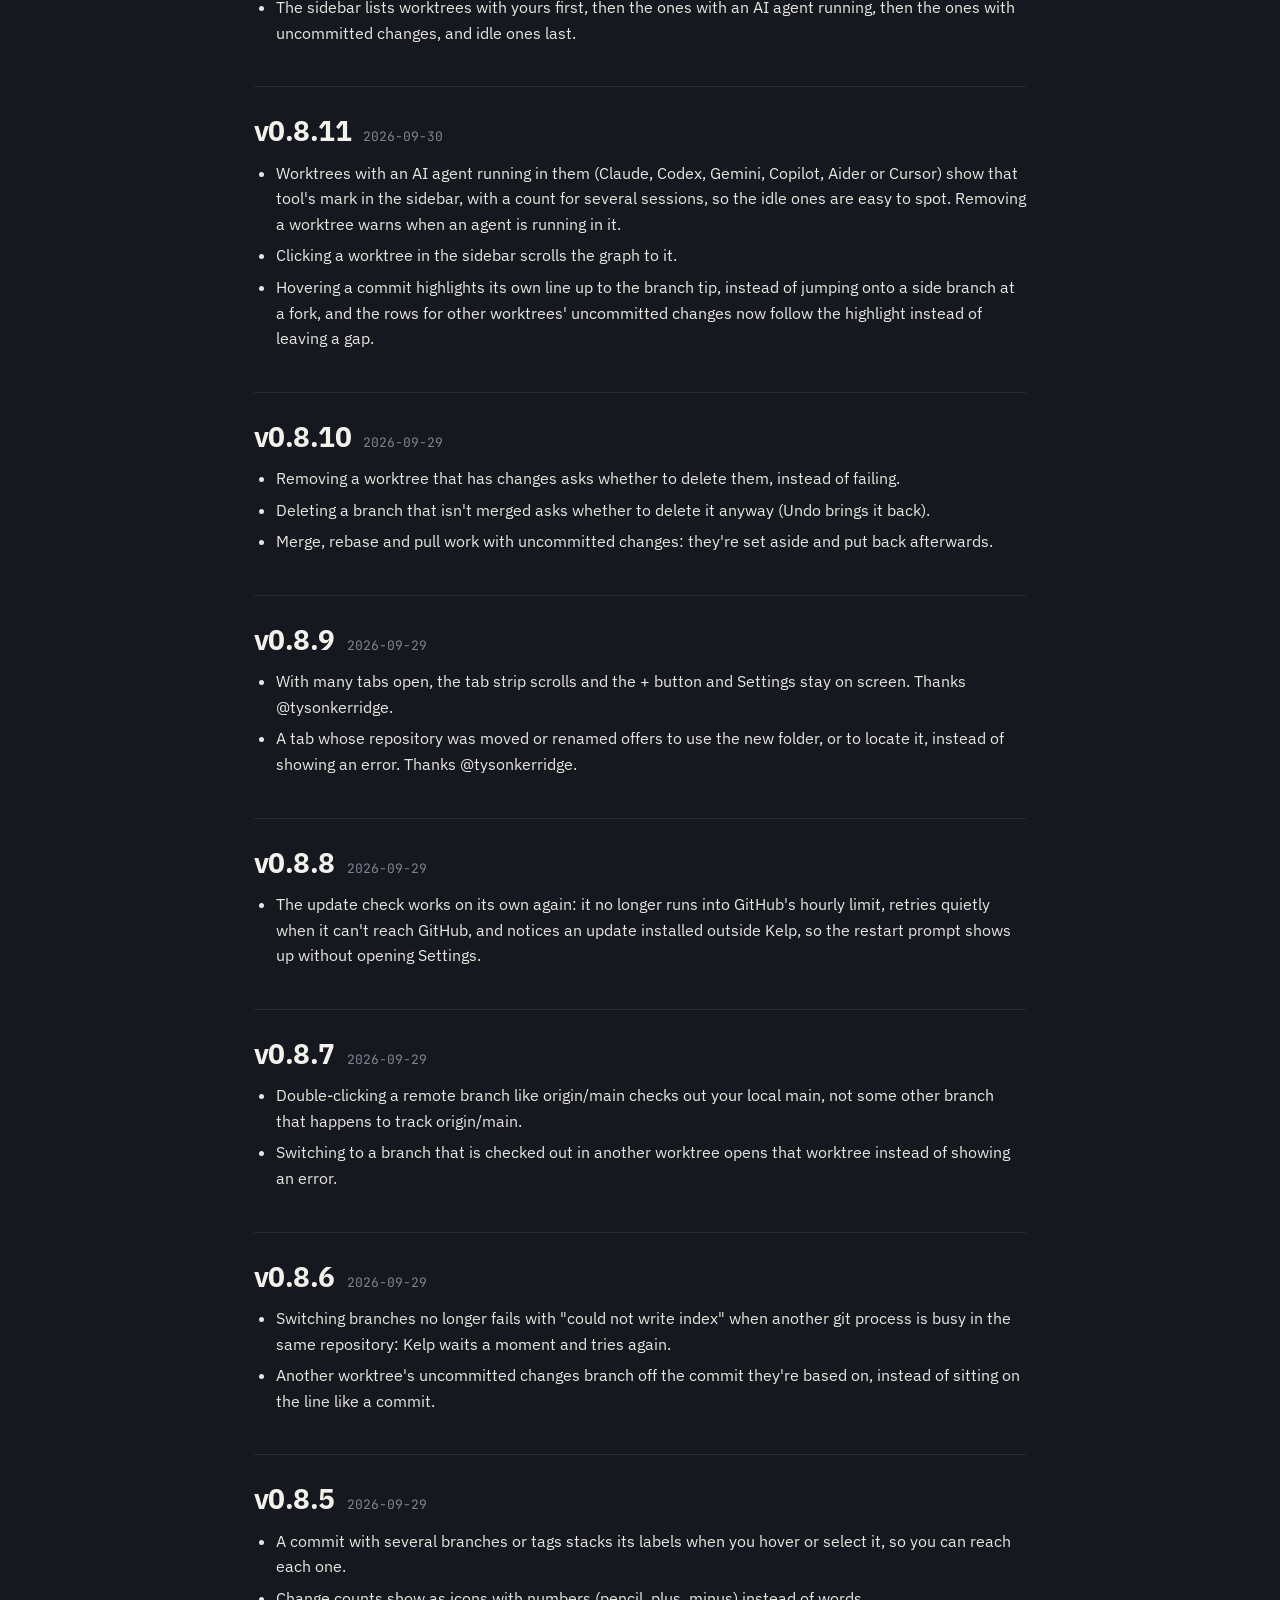
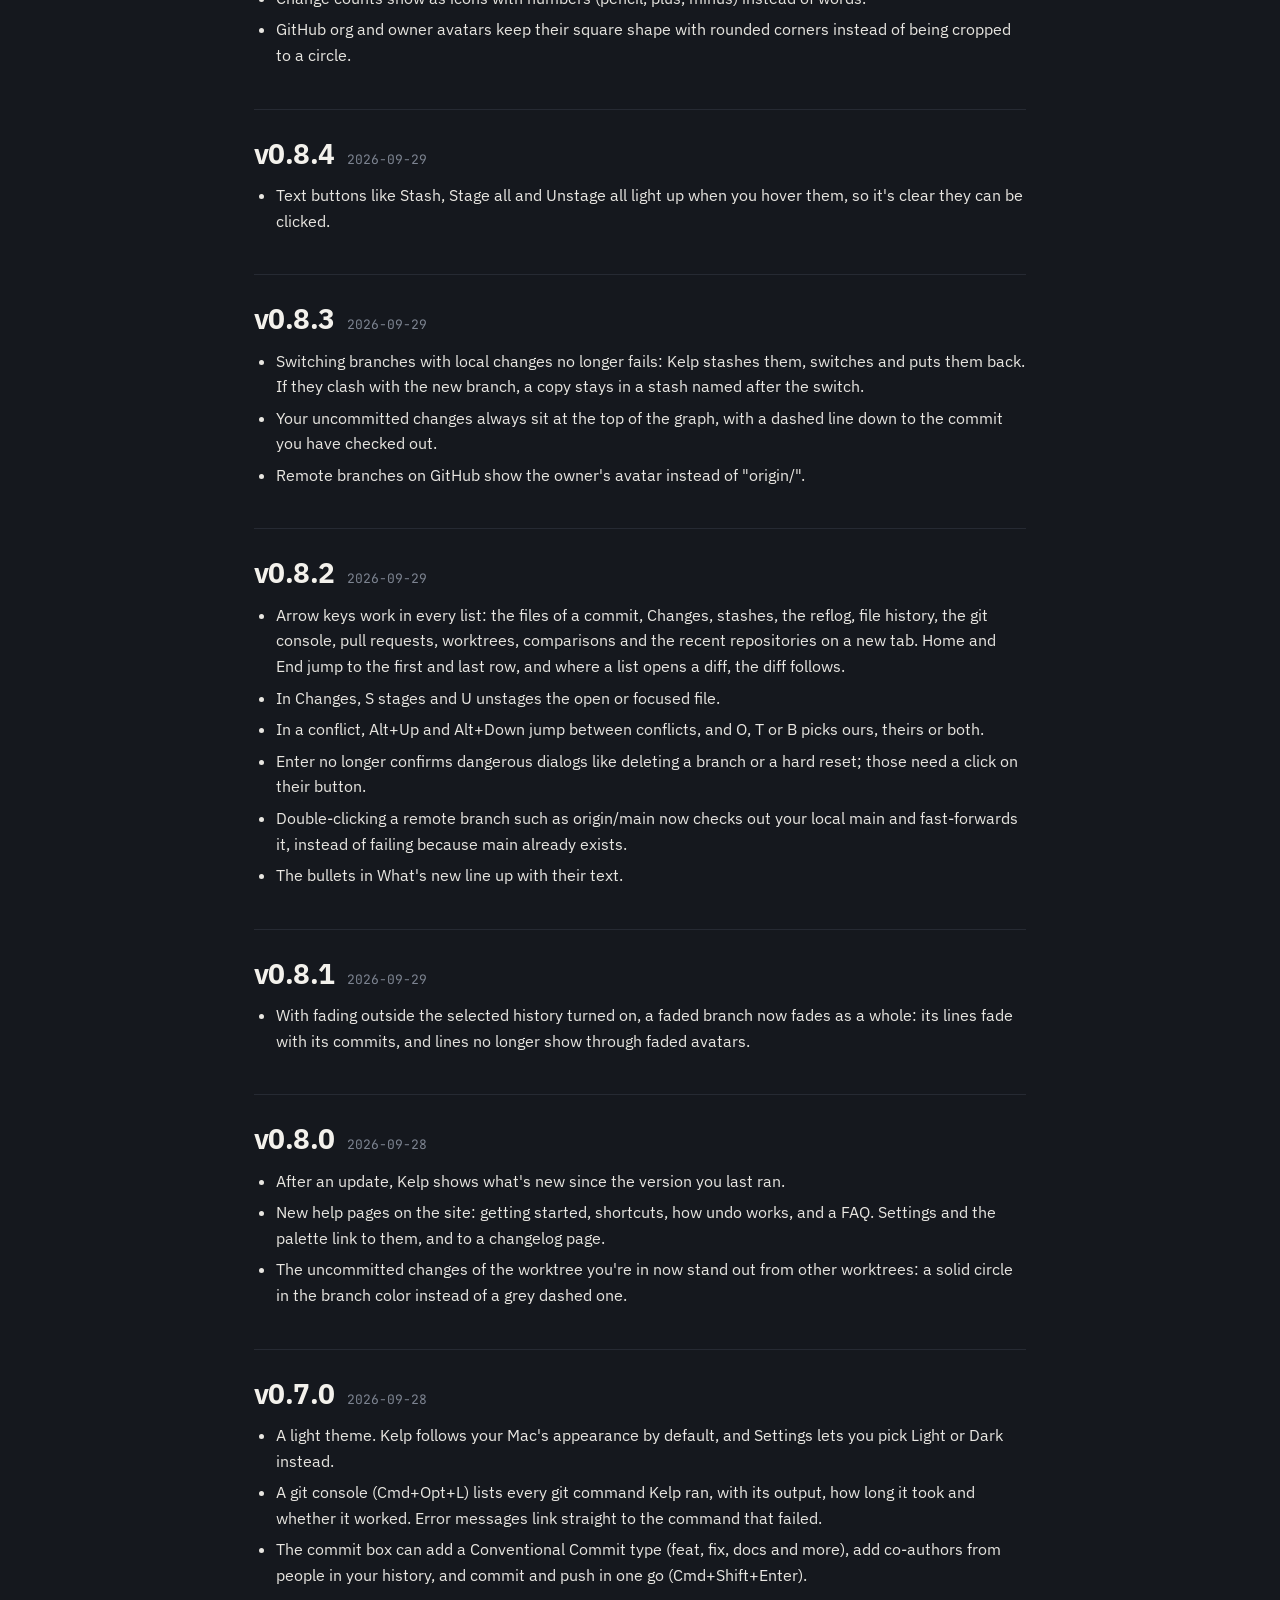
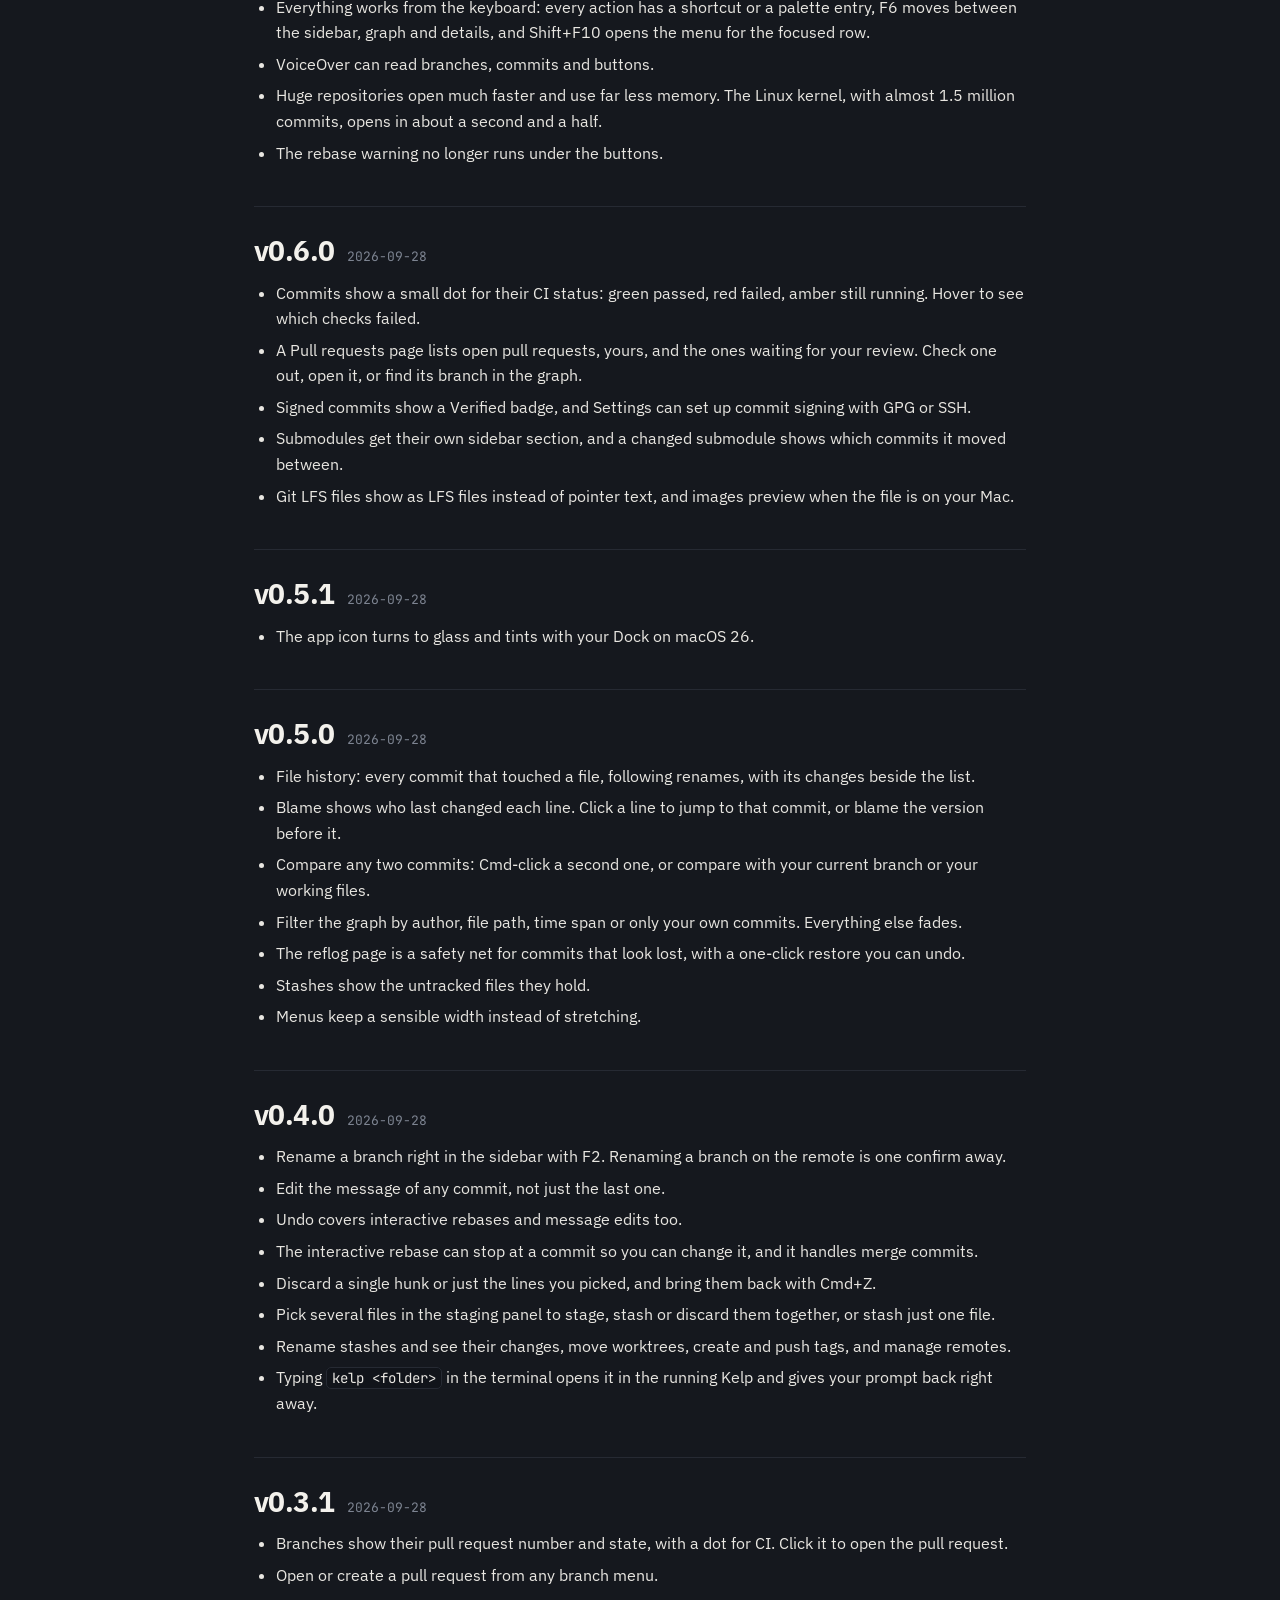
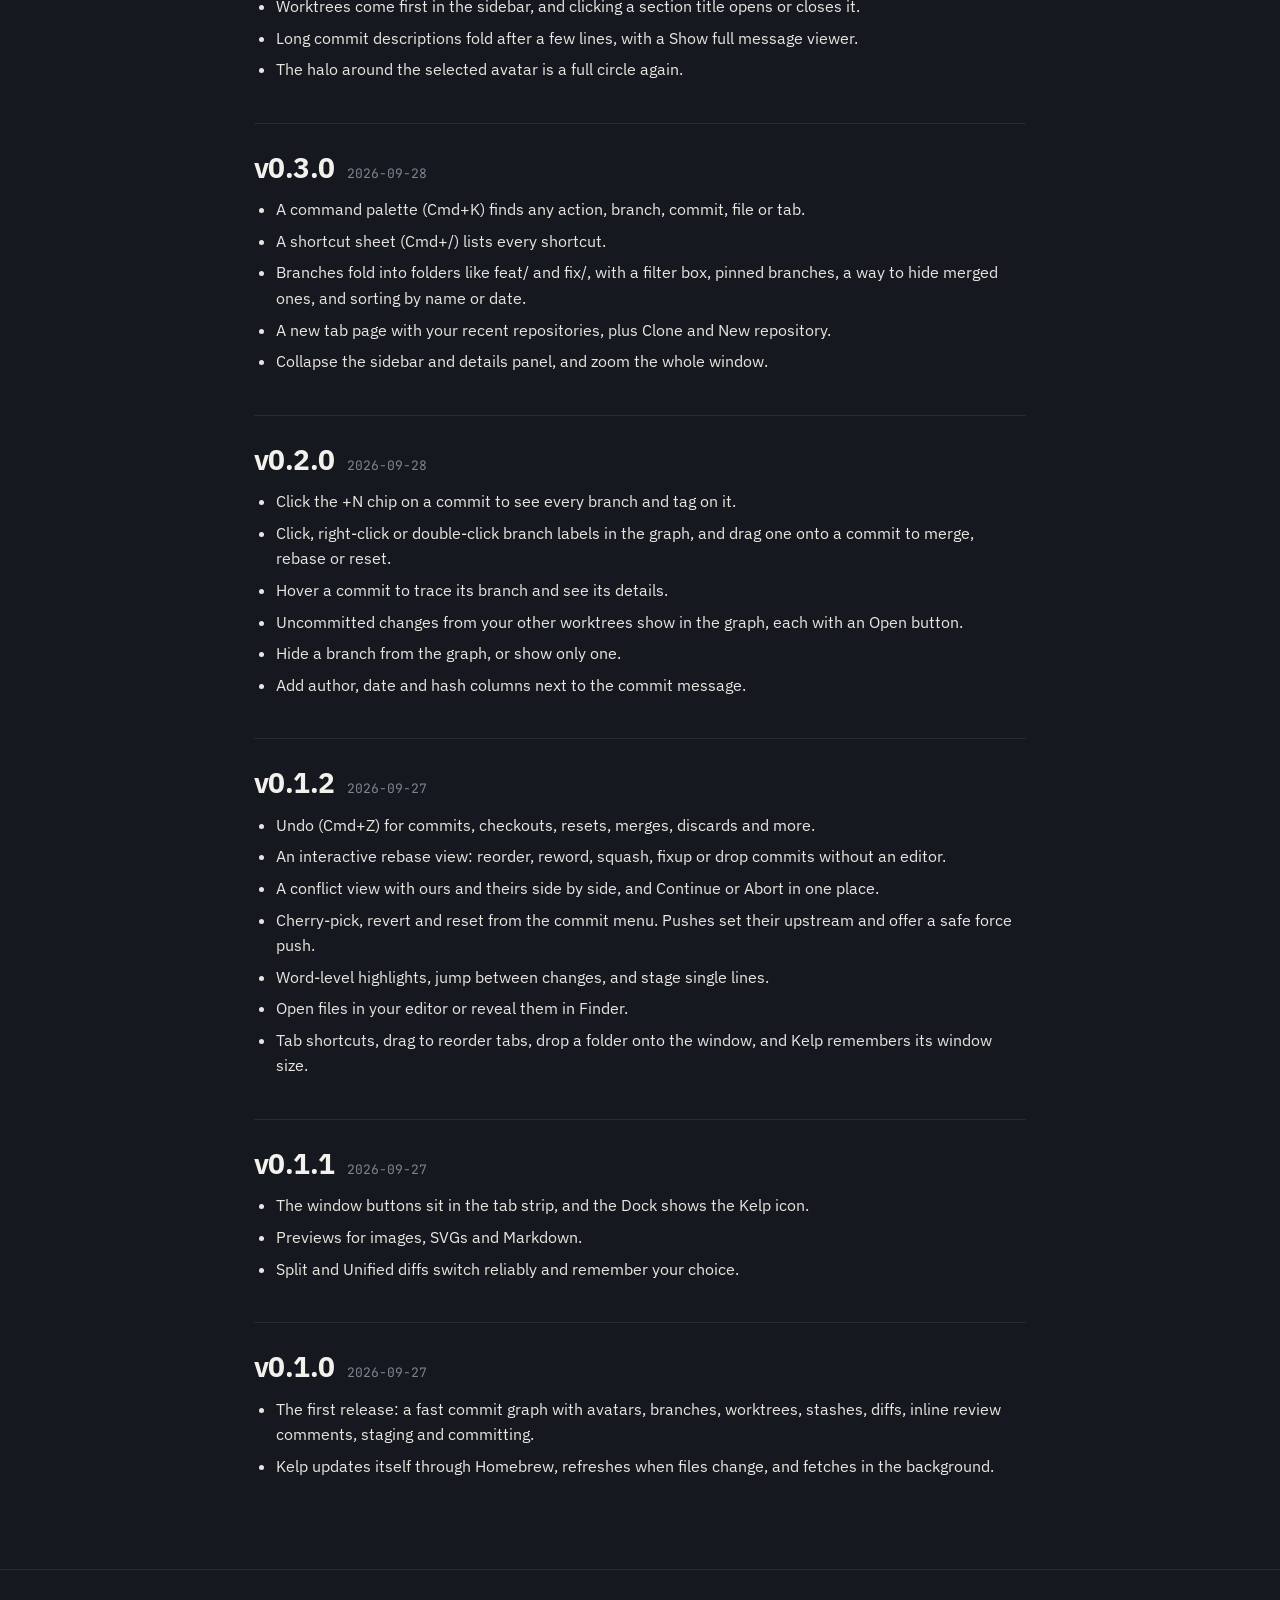
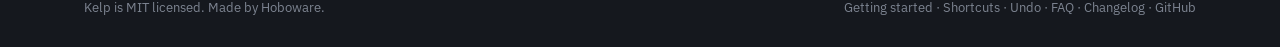
==== commit 4cda086e: "chore: release 0.8.17" ====
--- a/site/changelog.html
+++ b/site/changelog.html
@@ -26,7 +26,7 @@
 
 <nav><div class="wrap">
   <a class="brand" href="index.html"><img src="mascot.svg" alt="" width="30" height="30">Kelp</a>
-  <span class="version">v0.8.16</span>
+  <span class="version">v0.8.17</span>
   <div class="navlinks">
     <a href="docs/getting-started.html">Docs</a>
     <a href="docs/shortcuts.html">Shortcuts</a>
@@ -40,6 +40,13 @@
   <p class="eyebrow">Changelog</p>
   <h1>What's new in Kelp</h1>
   <p class="lede">Everything that changed in Kelp, newest first. Kelp updates itself, so you usually have the newest one already.</p>
+  <section class="release" id="v0-8-17">
+    <h2>v0.8.17 <time datetime="2026-10-05">2026-10-05</time></h2>
+    <ul>
+      <li>Hovering a branch tip lights up its own line down to where it forks off, instead of dimming the graph and highlighting nothing.</li>
+      <li>The hover highlight runs through a remote marker like origin/main when your local branch continues above it, so it reaches your local branch.</li>
+    </ul>
+  </section>
   <section class="release" id="v0-8-16">
     <h2>v0.8.16 <time datetime="2026-10-05">2026-10-05</time></h2>
     <ul>
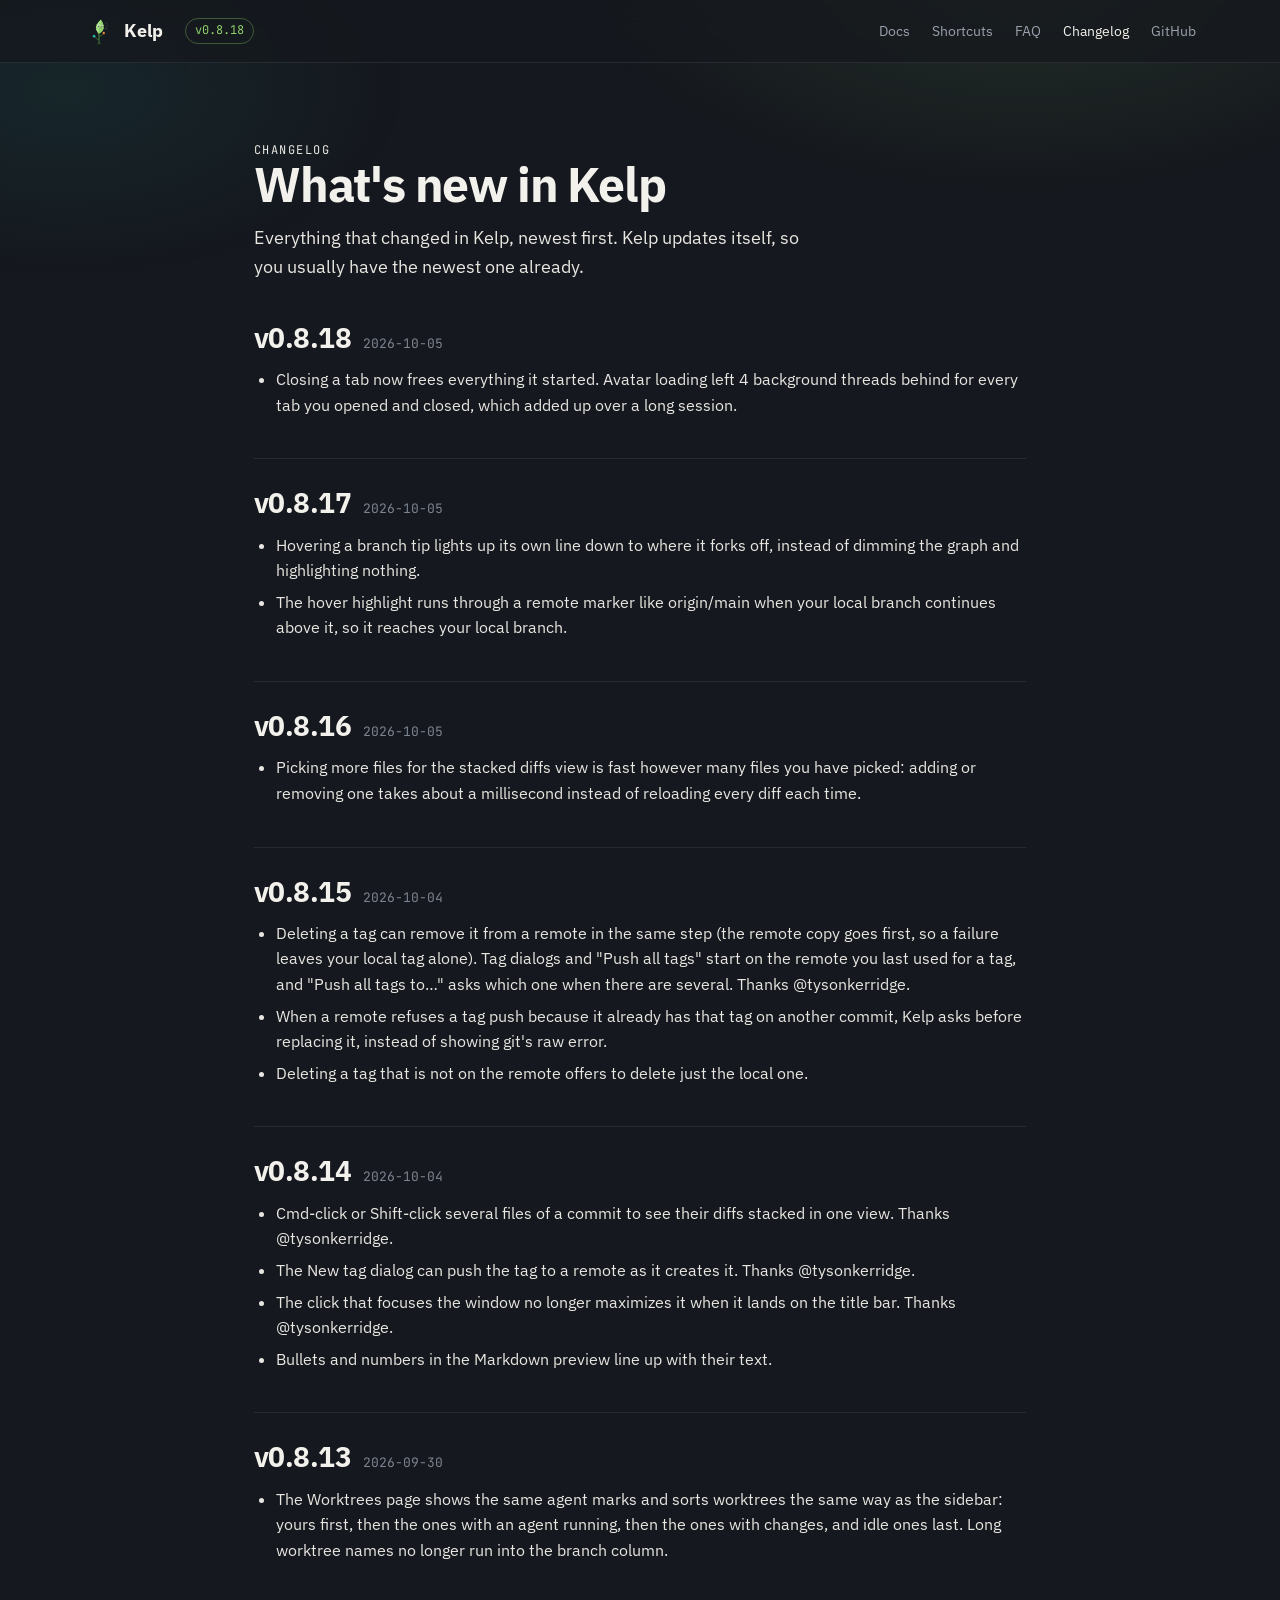
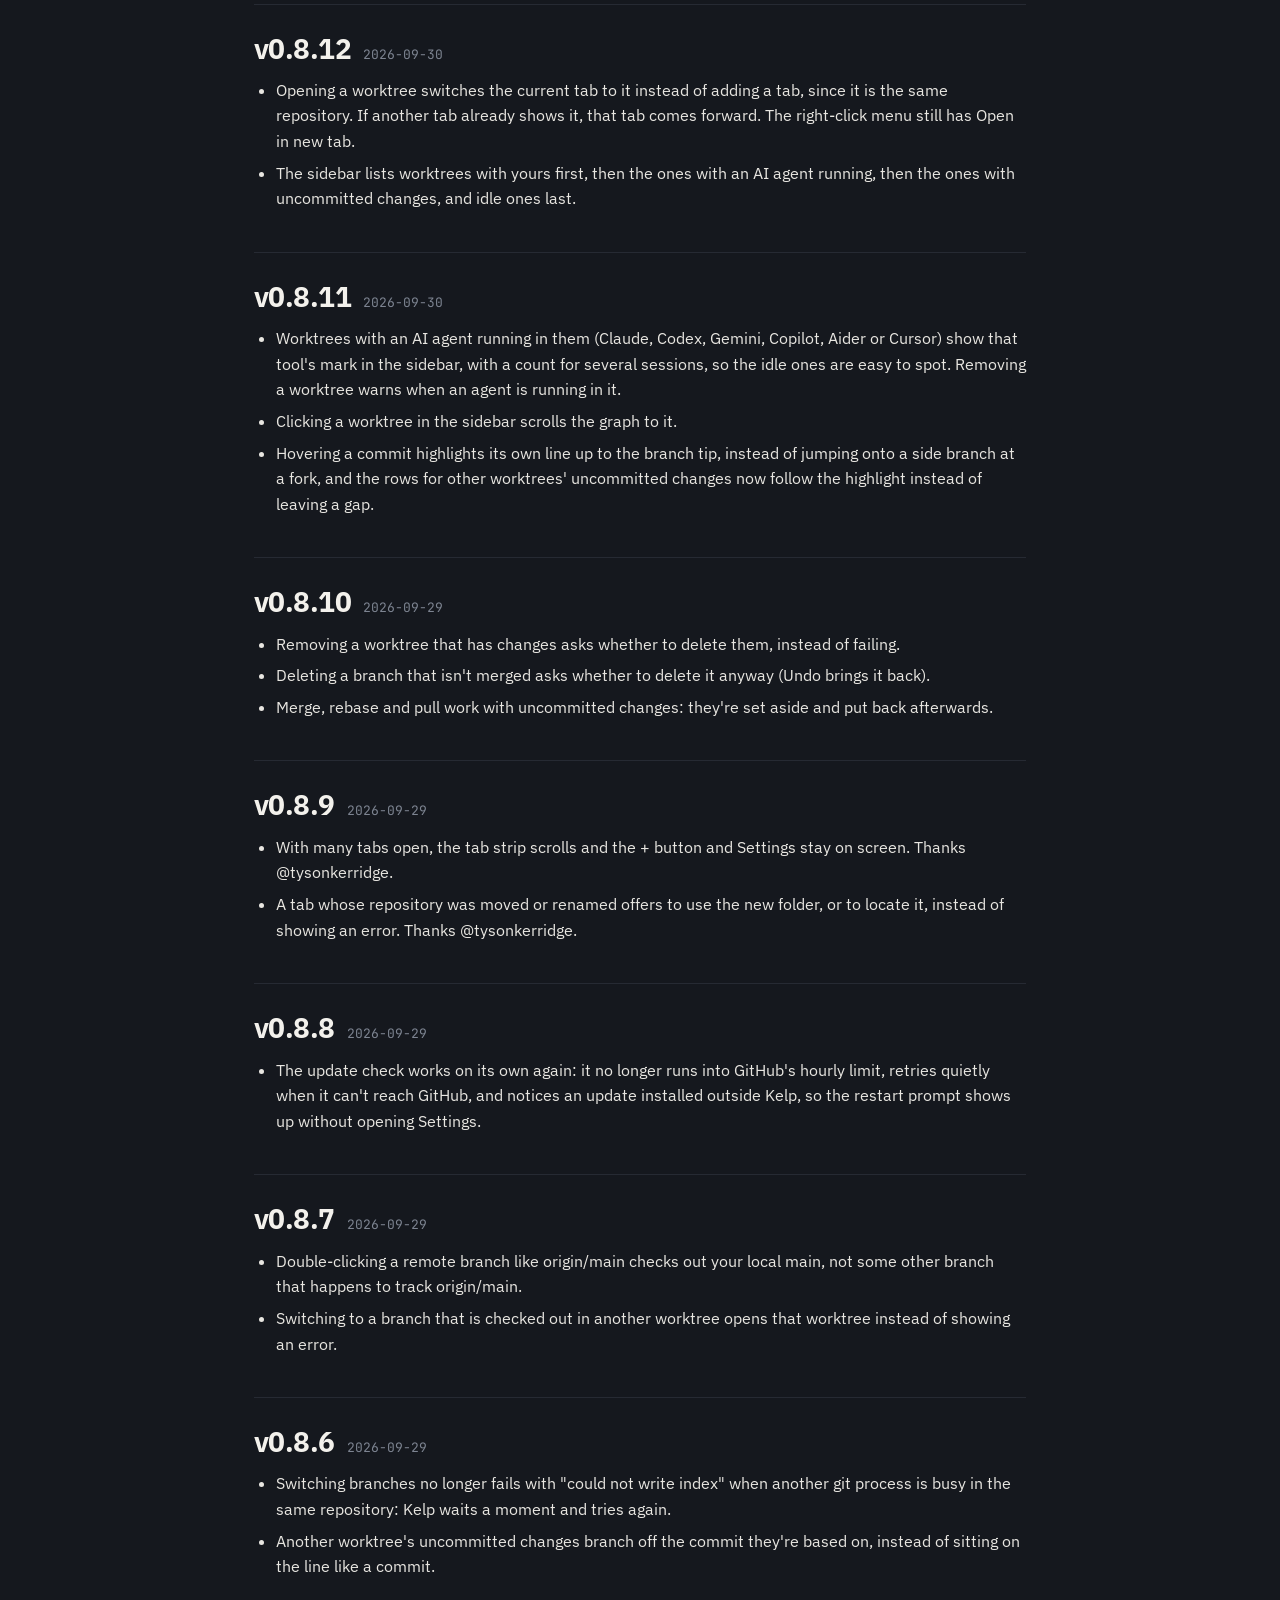
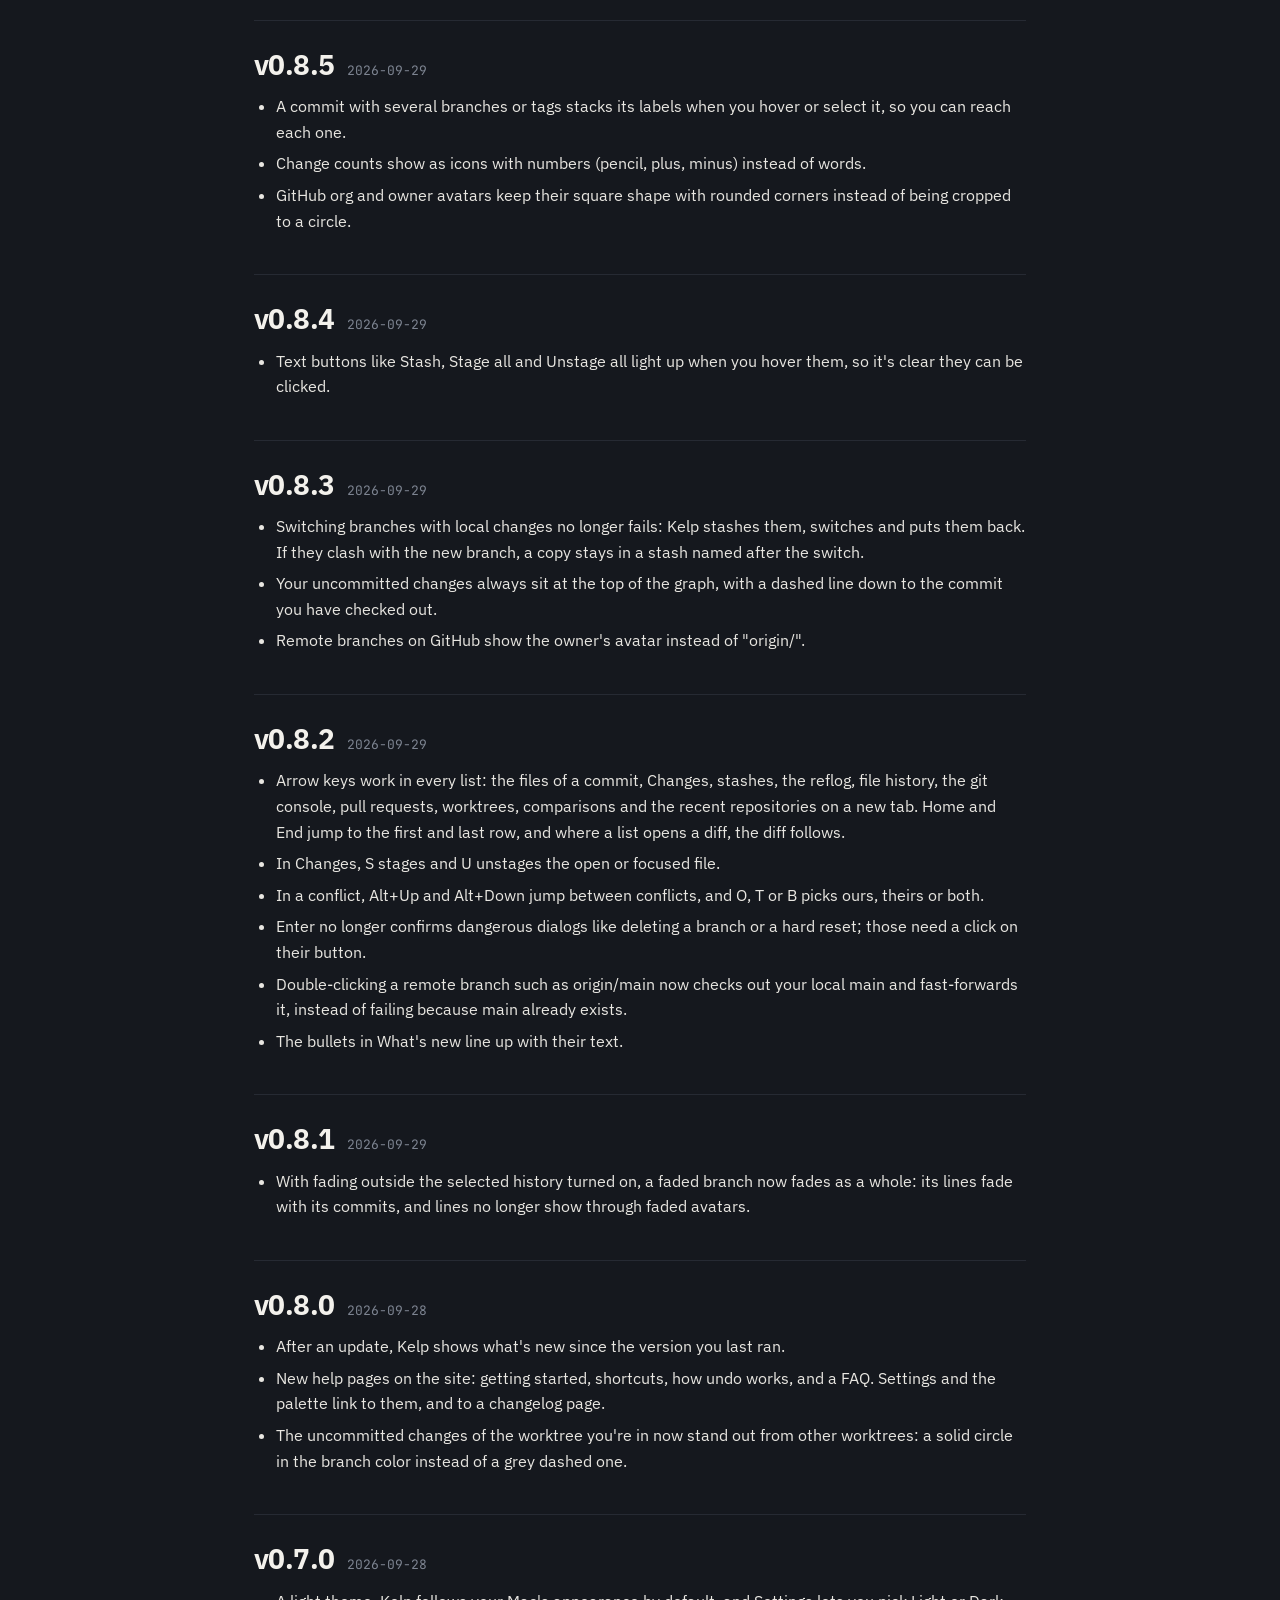
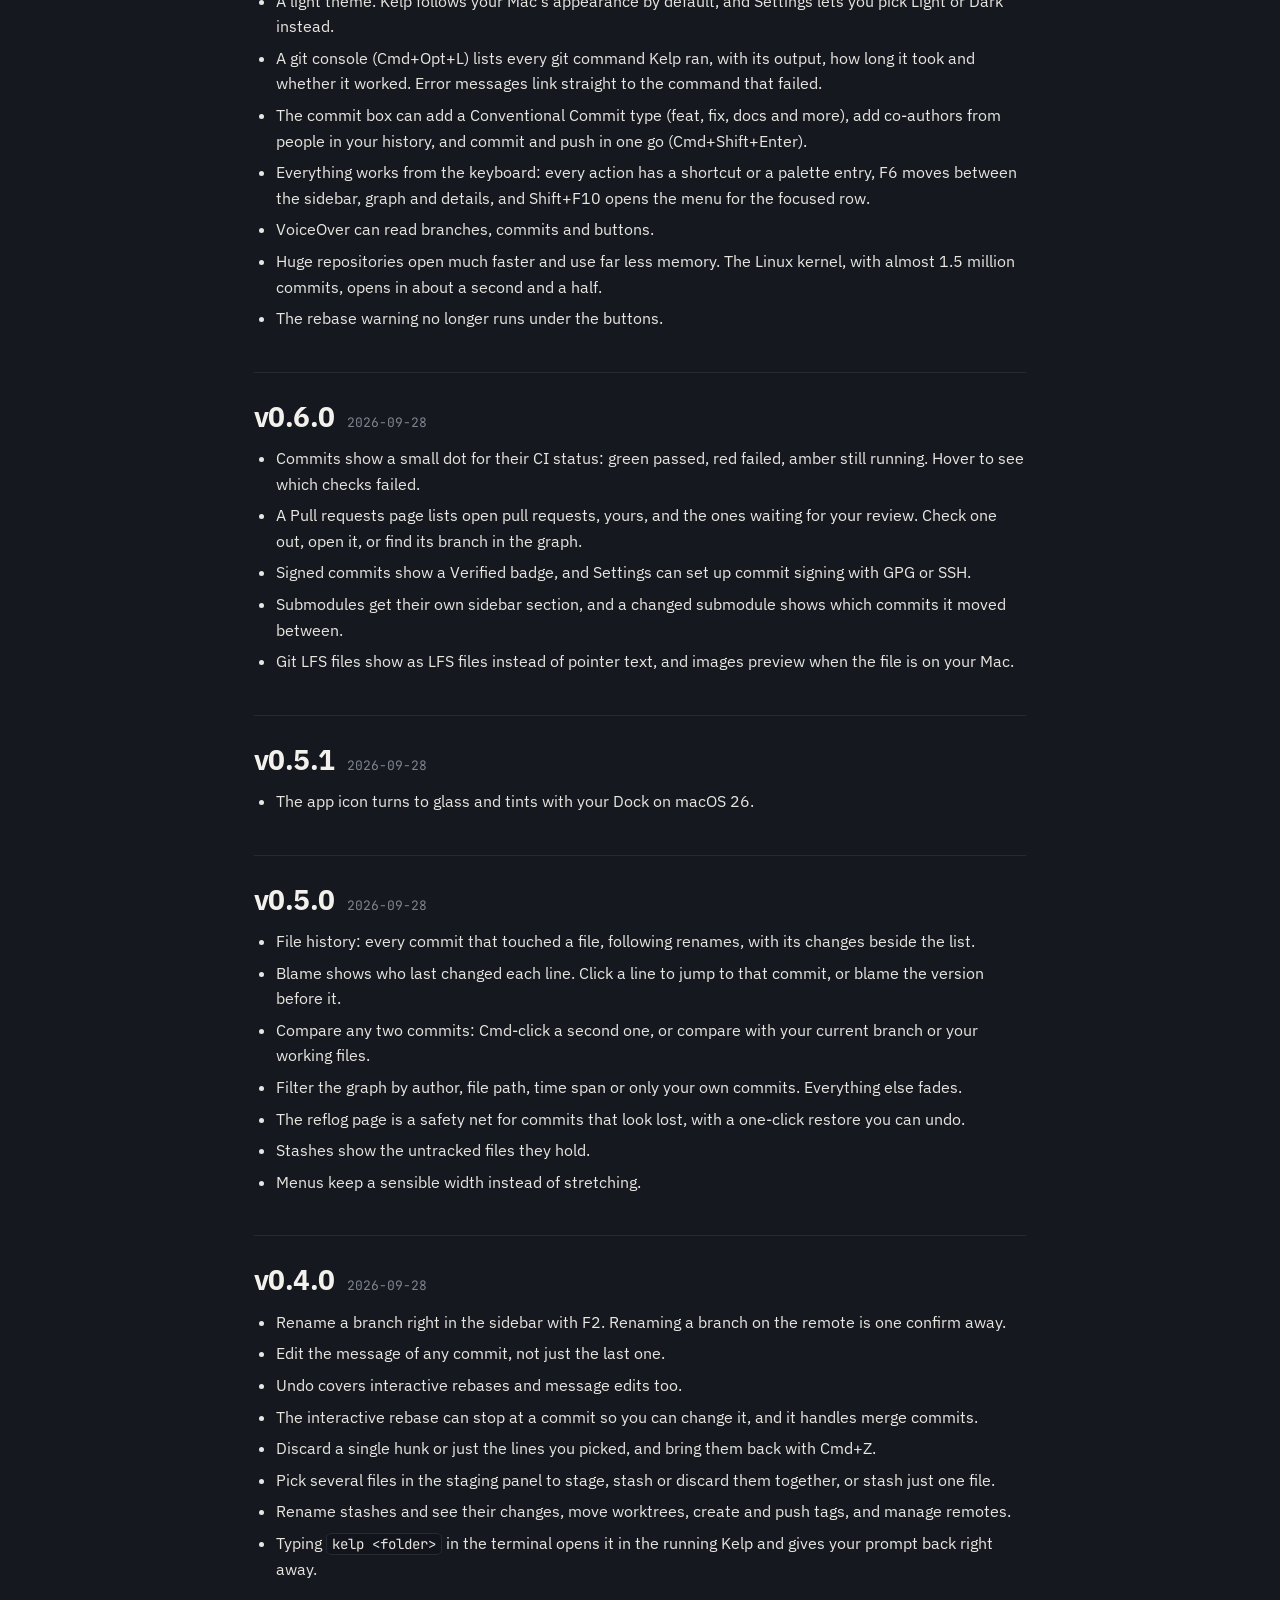
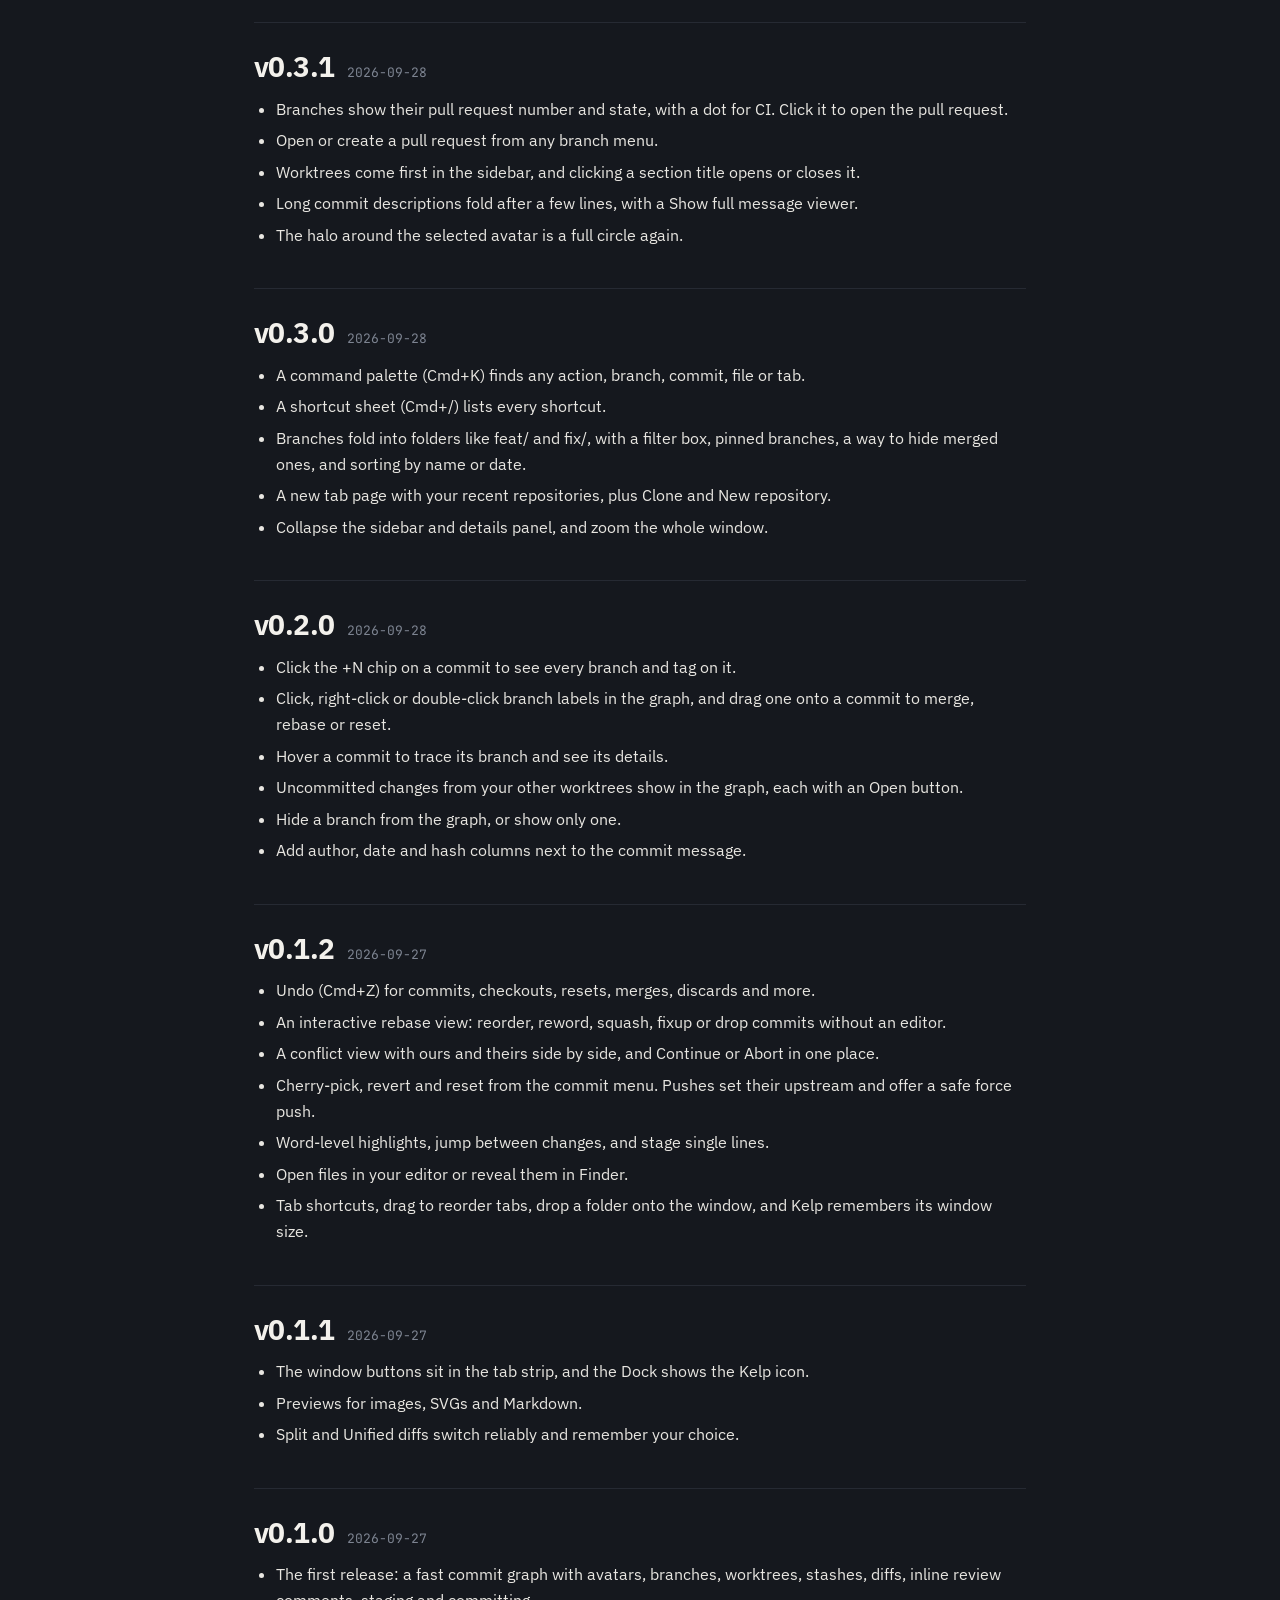
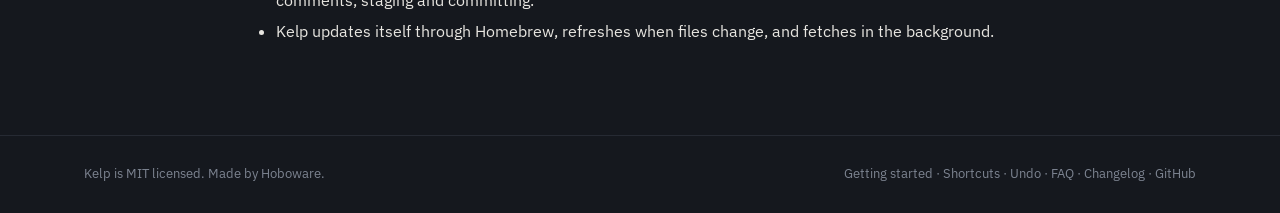
==== commit 6b27764d: "chore: release 0.8.18" ====
--- a/site/changelog.html
+++ b/site/changelog.html
@@ -26,7 +26,7 @@
 
 <nav><div class="wrap">
   <a class="brand" href="index.html"><img src="mascot.svg" alt="" width="30" height="30">Kelp</a>
-  <span class="version">v0.8.17</span>
+  <span class="version">v0.8.18</span>
   <div class="navlinks">
     <a href="docs/getting-started.html">Docs</a>
     <a href="docs/shortcuts.html">Shortcuts</a>
@@ -40,6 +40,12 @@
   <p class="eyebrow">Changelog</p>
   <h1>What's new in Kelp</h1>
   <p class="lede">Everything that changed in Kelp, newest first. Kelp updates itself, so you usually have the newest one already.</p>
+  <section class="release" id="v0-8-18">
+    <h2>v0.8.18 <time datetime="2026-10-05">2026-10-05</time></h2>
+    <ul>
+      <li>Closing a tab now frees everything it started. Avatar loading left 4 background threads behind for every tab you opened and closed, which added up over a long session.</li>
+    </ul>
+  </section>
   <section class="release" id="v0-8-17">
     <h2>v0.8.17 <time datetime="2026-10-05">2026-10-05</time></h2>
     <ul>
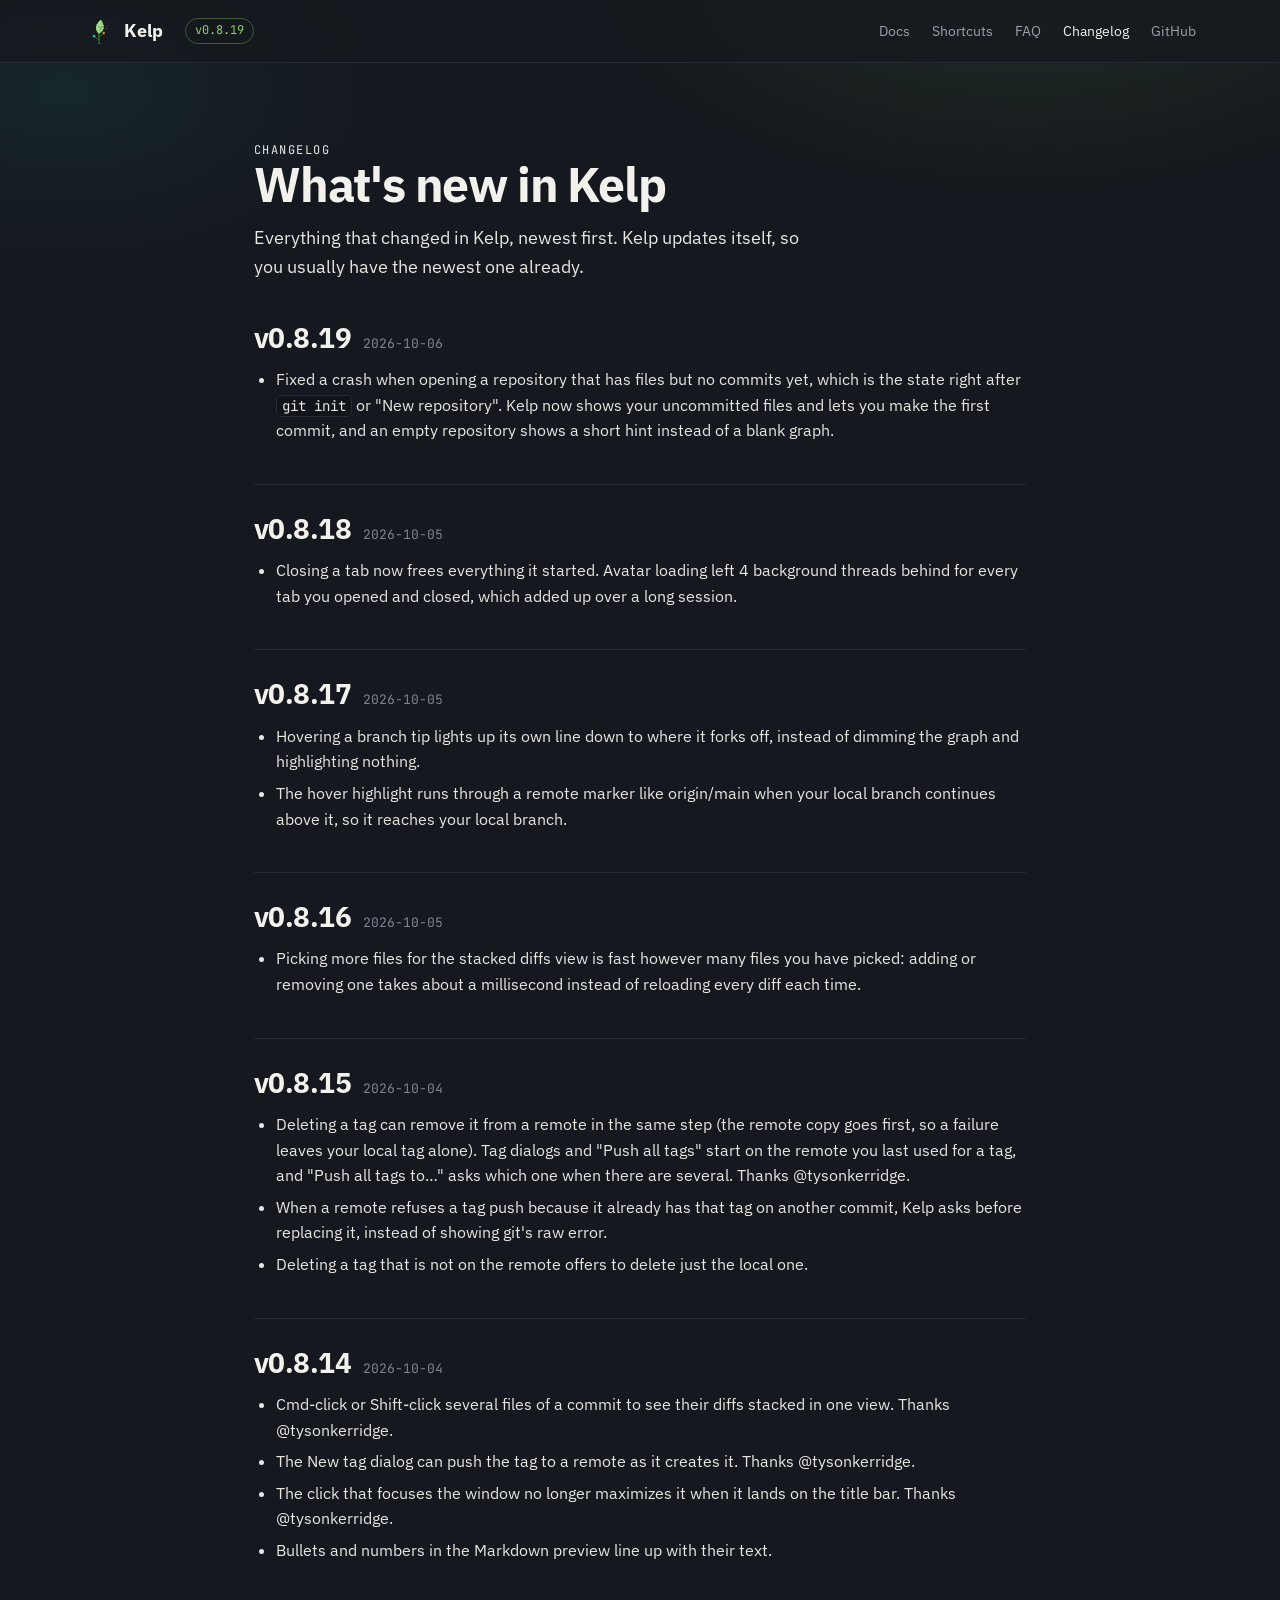
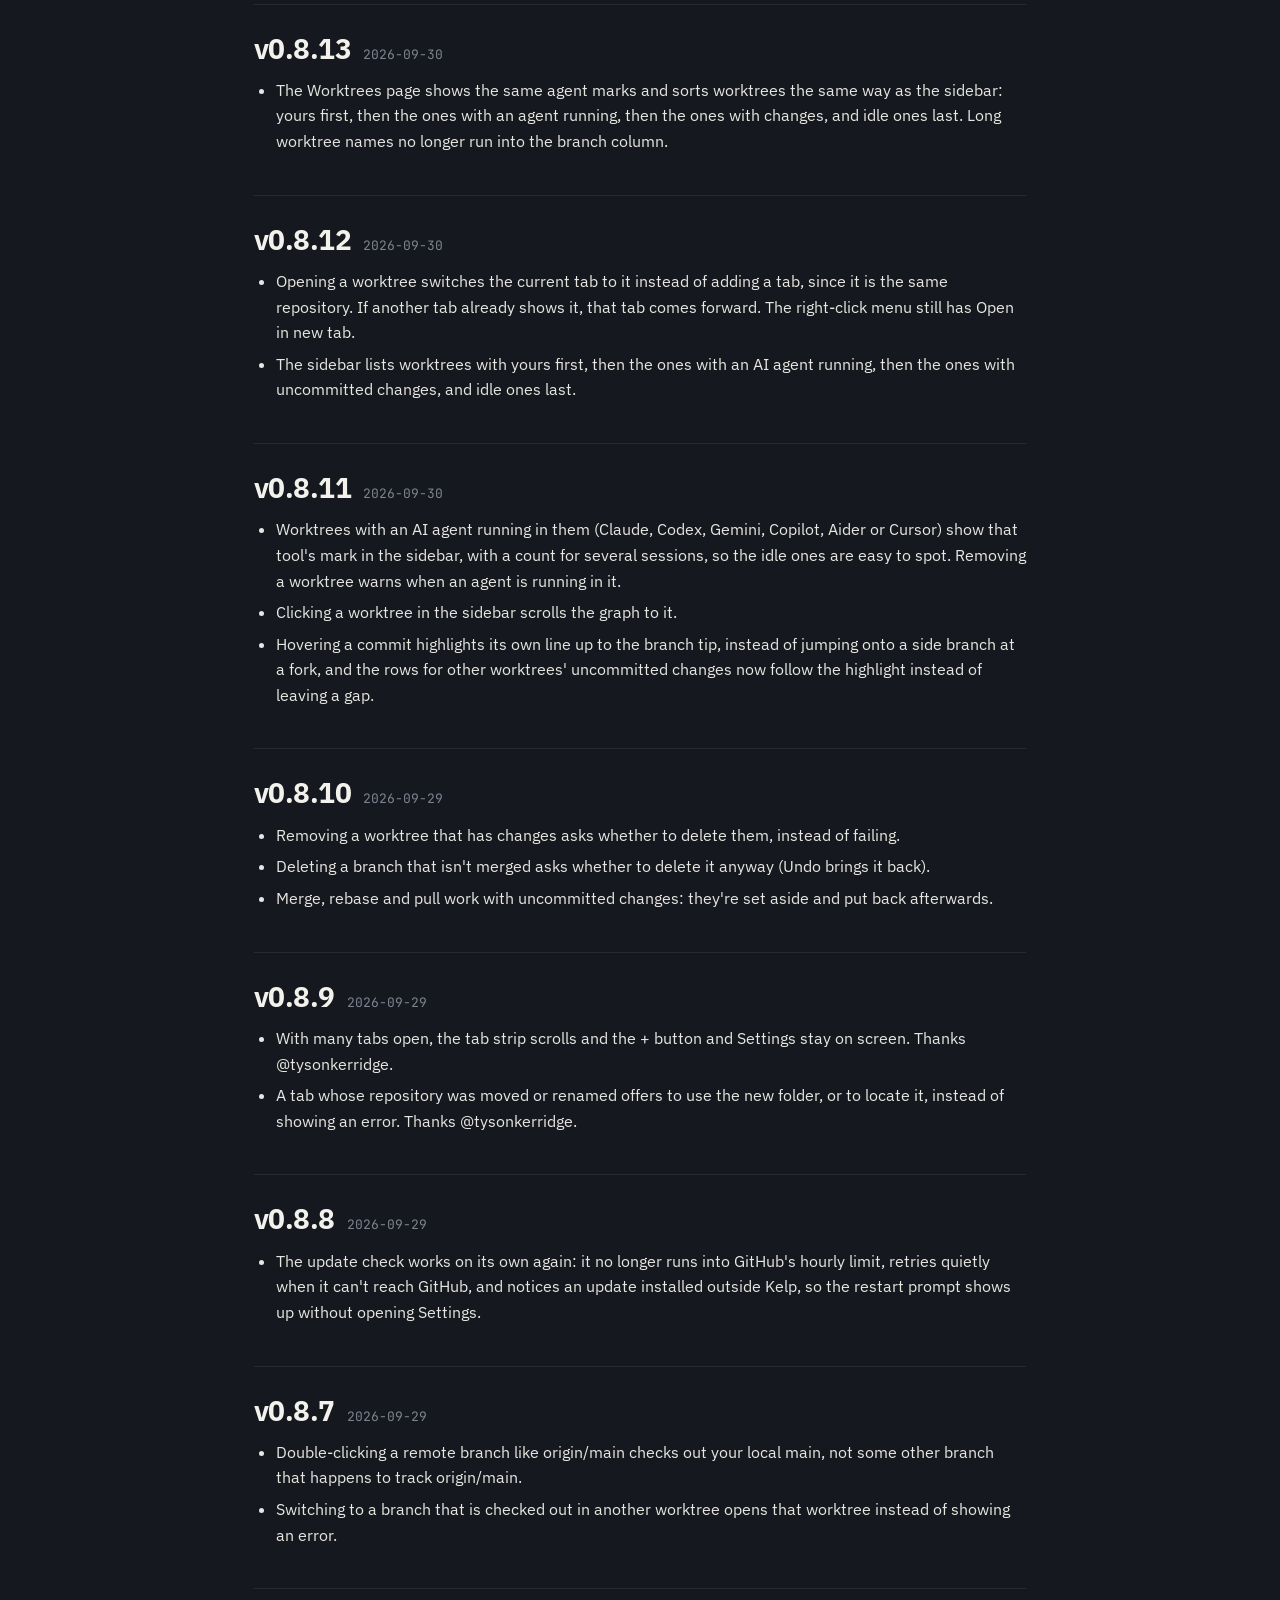
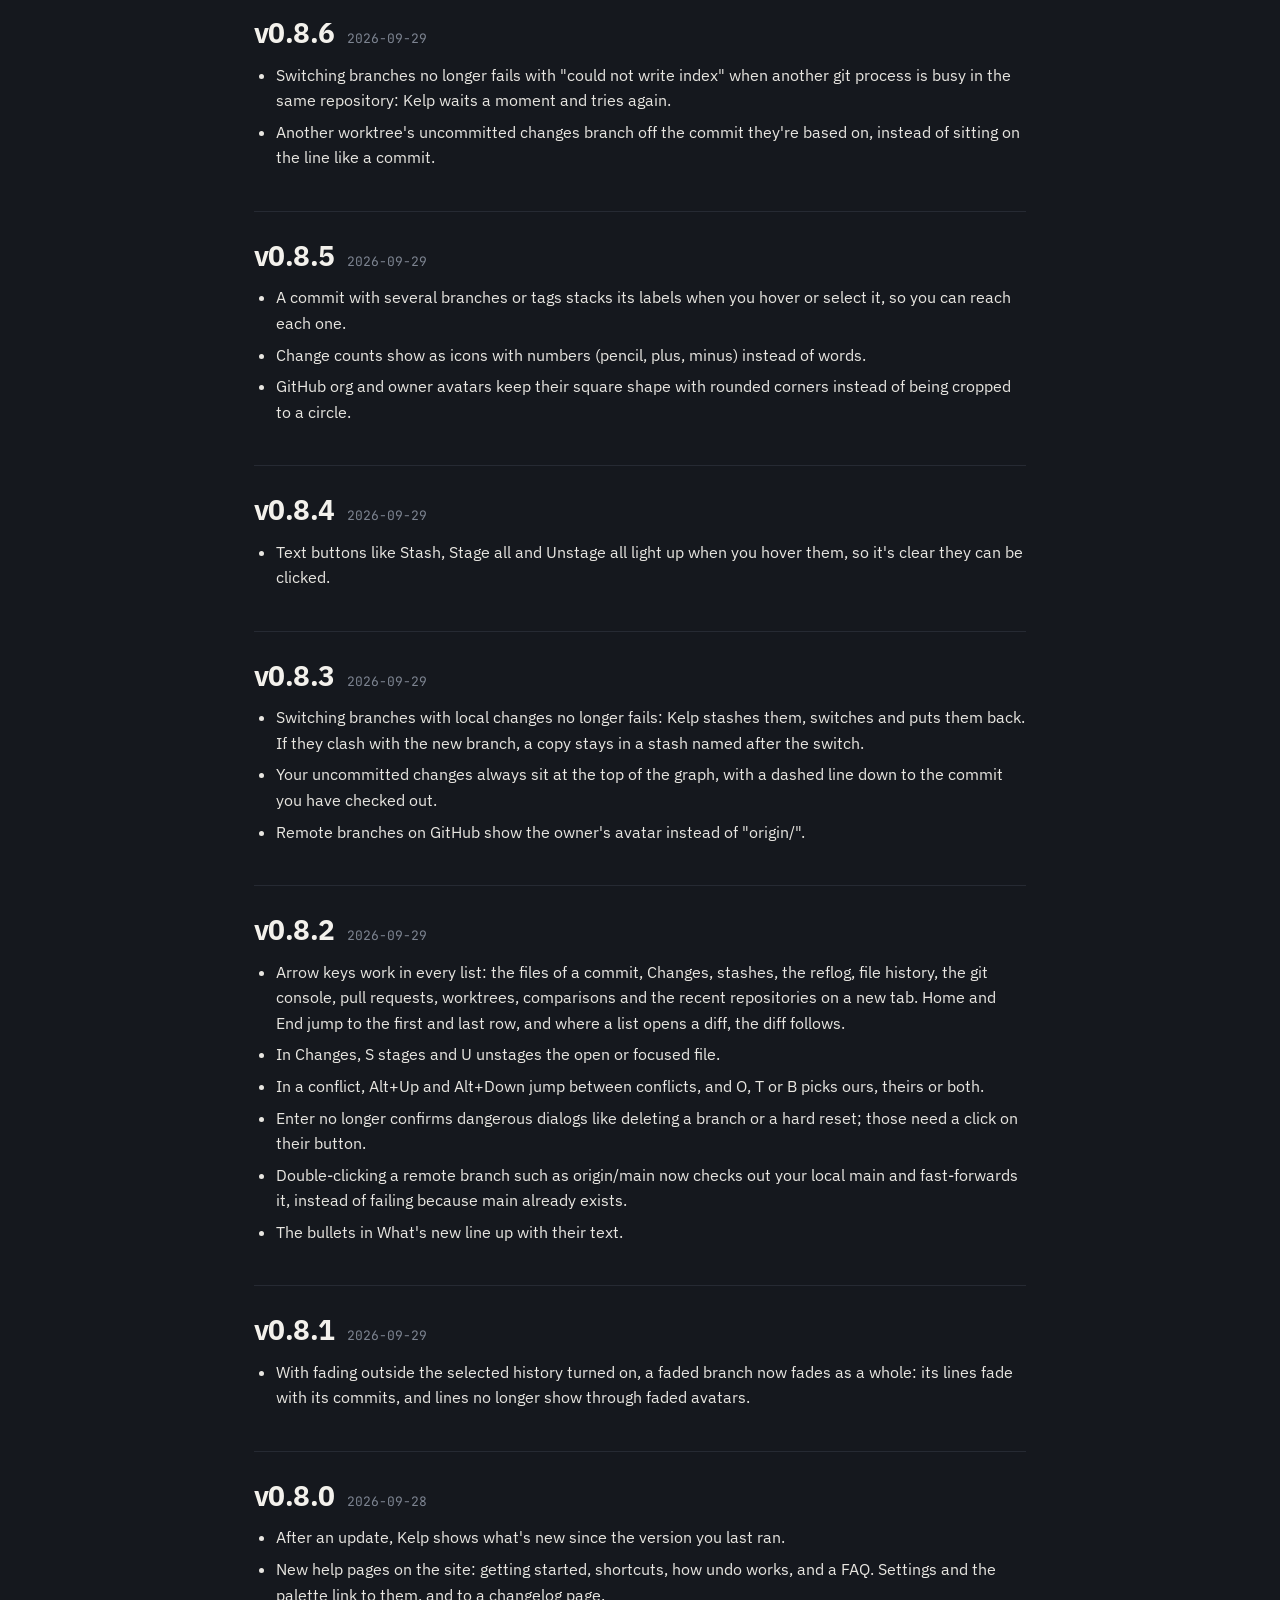
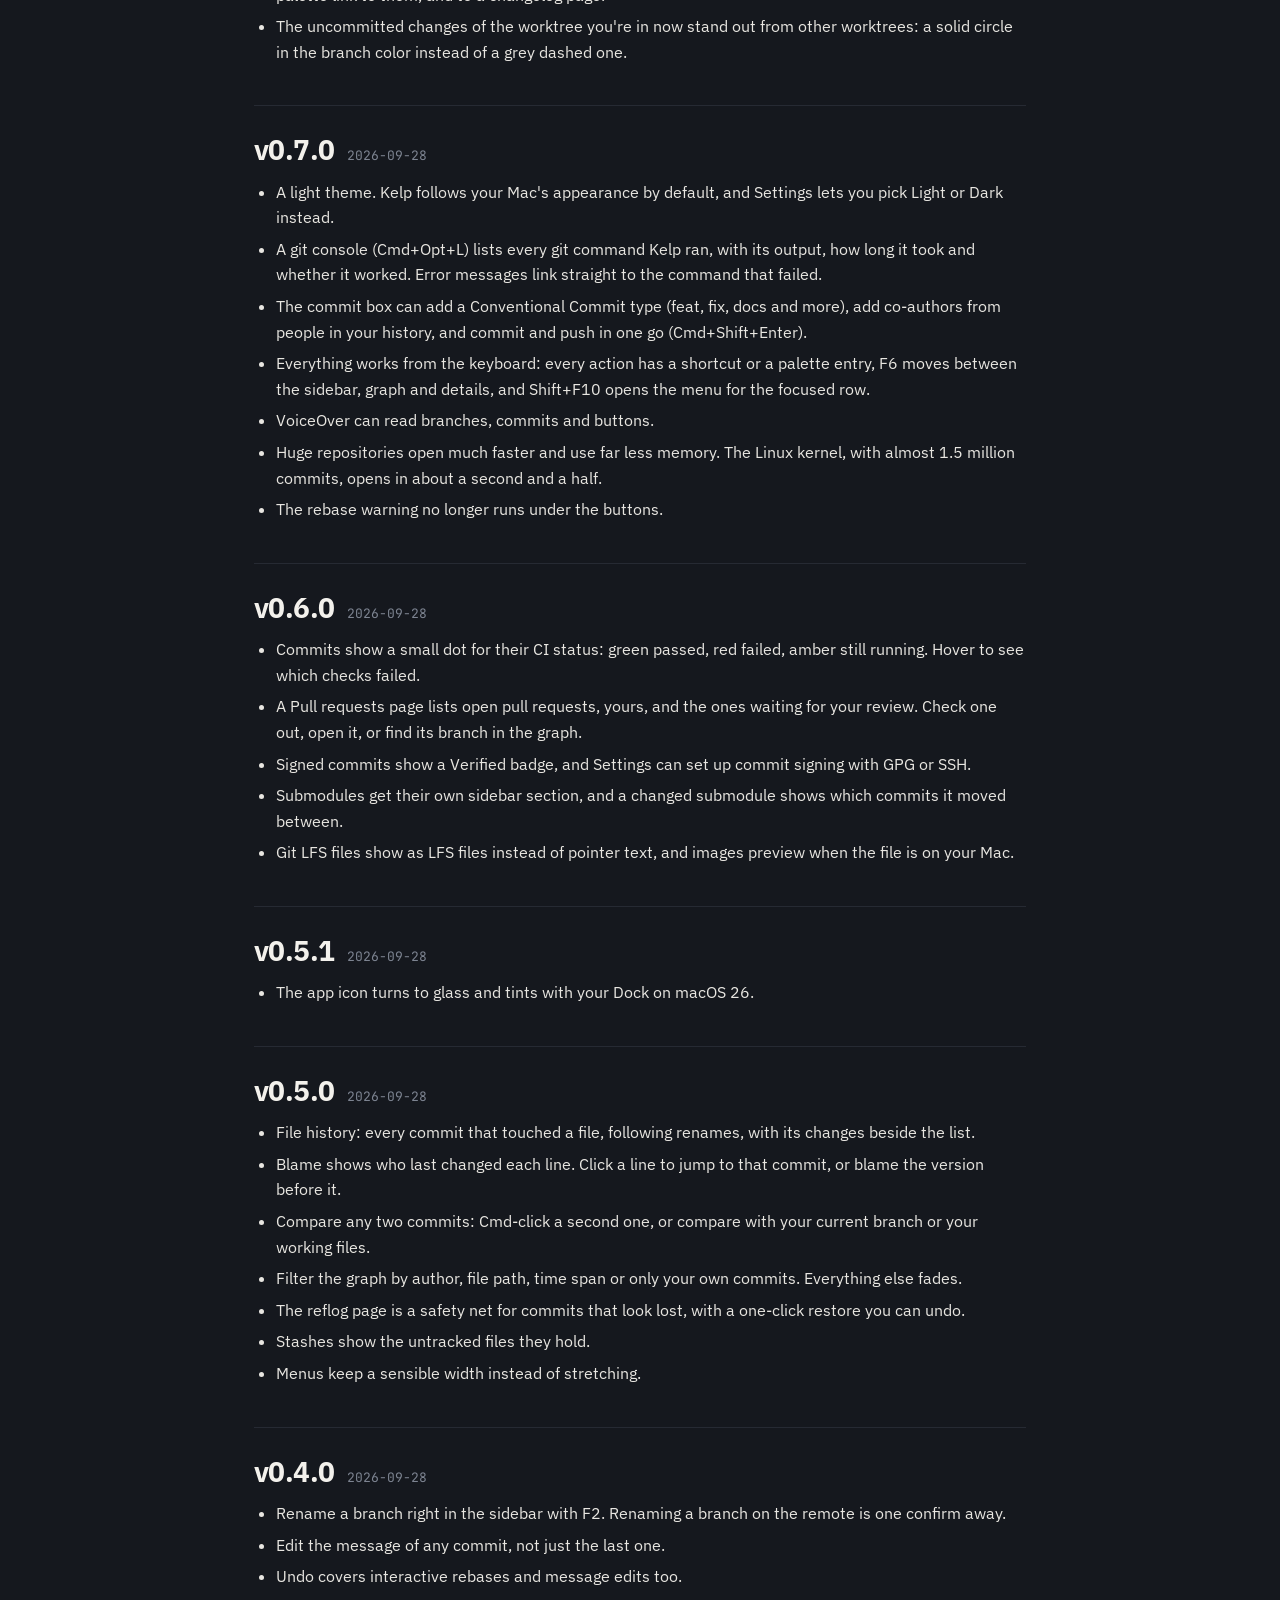
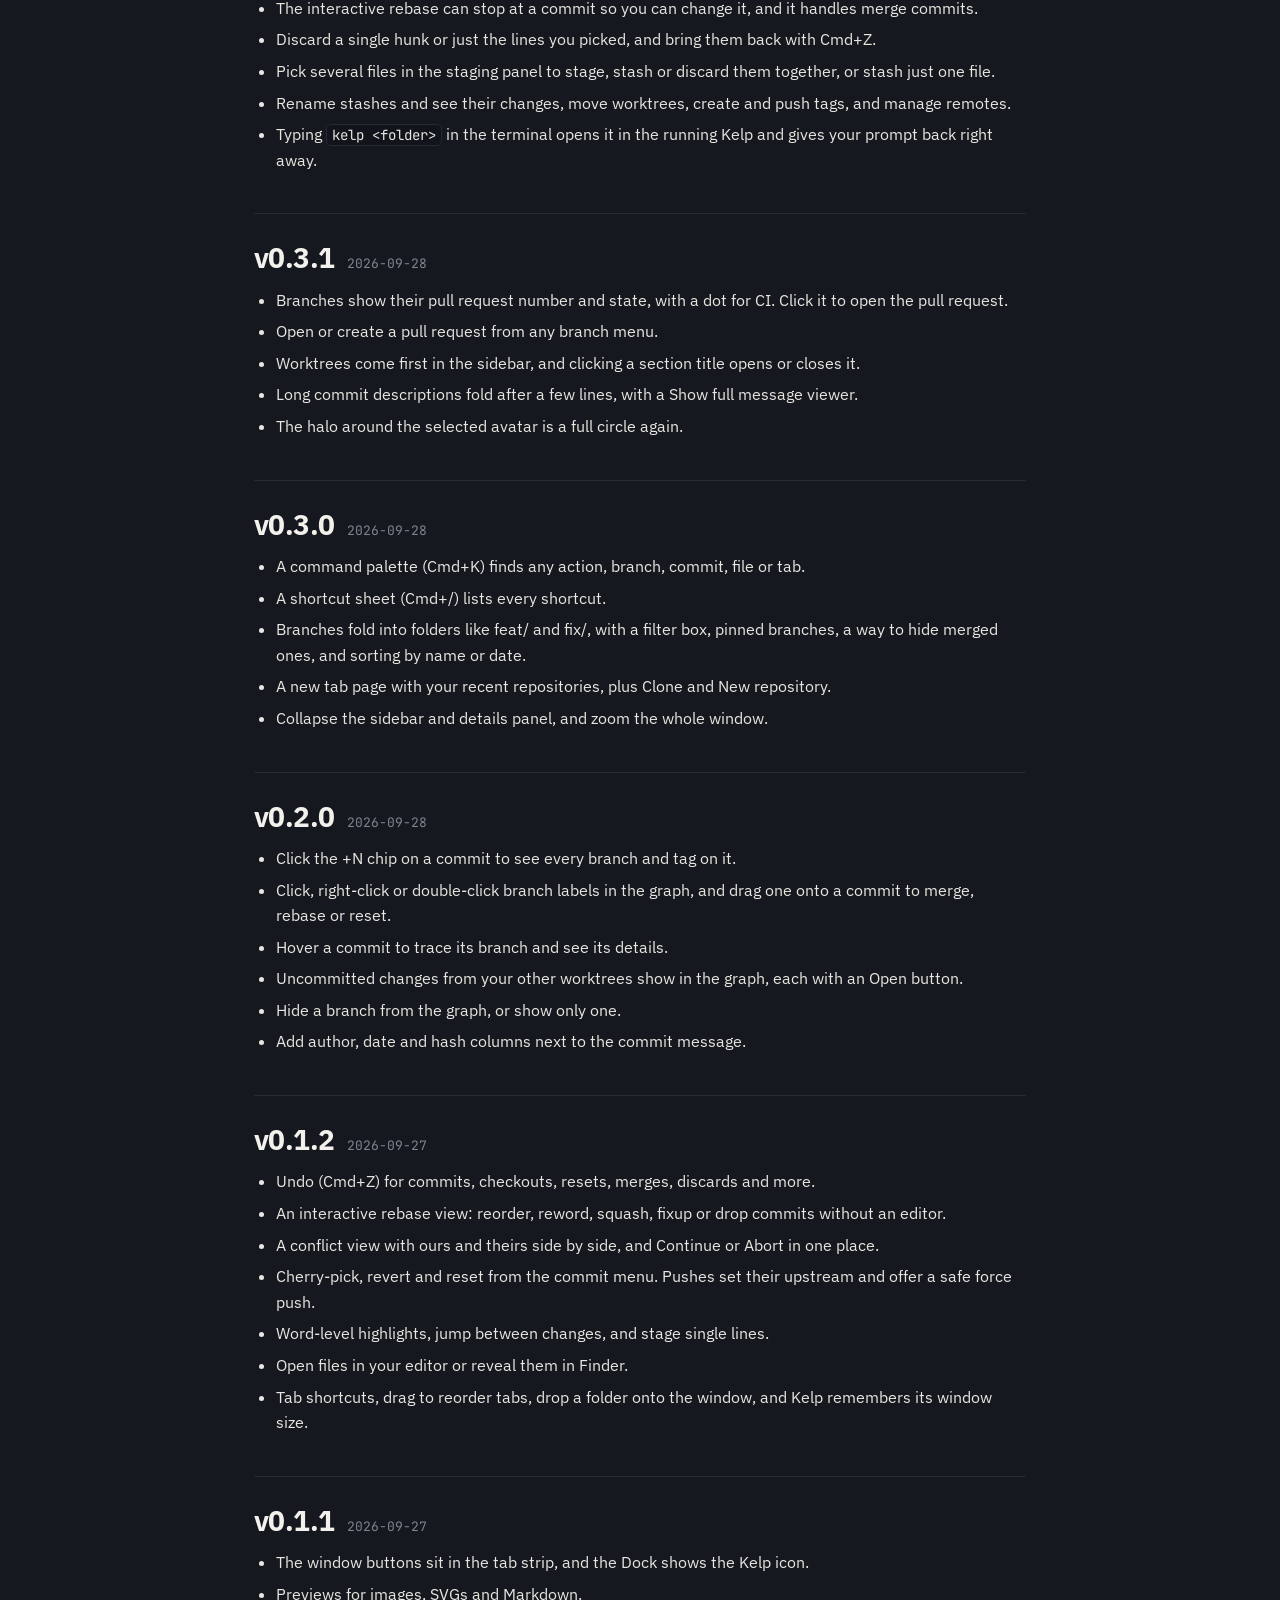
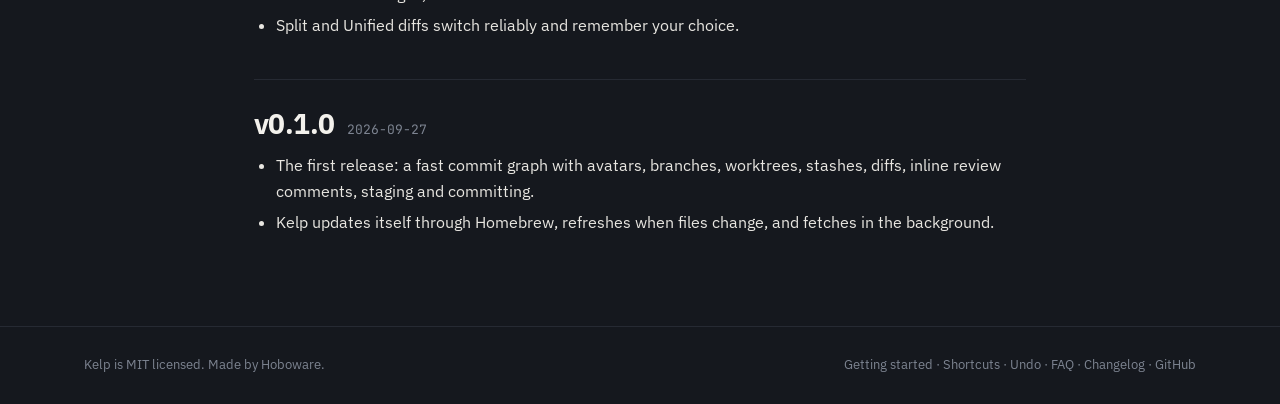
==== commit 67fdc67d: "chore: release 0.8.19" ====
--- a/site/changelog.html
+++ b/site/changelog.html
@@ -26,7 +26,7 @@
 
 <nav><div class="wrap">
   <a class="brand" href="index.html"><img src="mascot.svg" alt="" width="30" height="30">Kelp</a>
-  <span class="version">v0.8.18</span>
+  <span class="version">v0.8.19</span>
   <div class="navlinks">
     <a href="docs/getting-started.html">Docs</a>
     <a href="docs/shortcuts.html">Shortcuts</a>
@@ -40,6 +40,12 @@
   <p class="eyebrow">Changelog</p>
   <h1>What's new in Kelp</h1>
   <p class="lede">Everything that changed in Kelp, newest first. Kelp updates itself, so you usually have the newest one already.</p>
+  <section class="release" id="v0-8-19">
+    <h2>v0.8.19 <time datetime="2026-10-06">2026-10-06</time></h2>
+    <ul>
+      <li>Fixed a crash when opening a repository that has files but no commits yet, which is the state right after <code>git init</code> or "New repository". Kelp now shows your uncommitted files and lets you make the first commit, and an empty repository shows a short hint instead of a blank graph.</li>
+    </ul>
+  </section>
   <section class="release" id="v0-8-18">
     <h2>v0.8.18 <time datetime="2026-10-05">2026-10-05</time></h2>
     <ul>
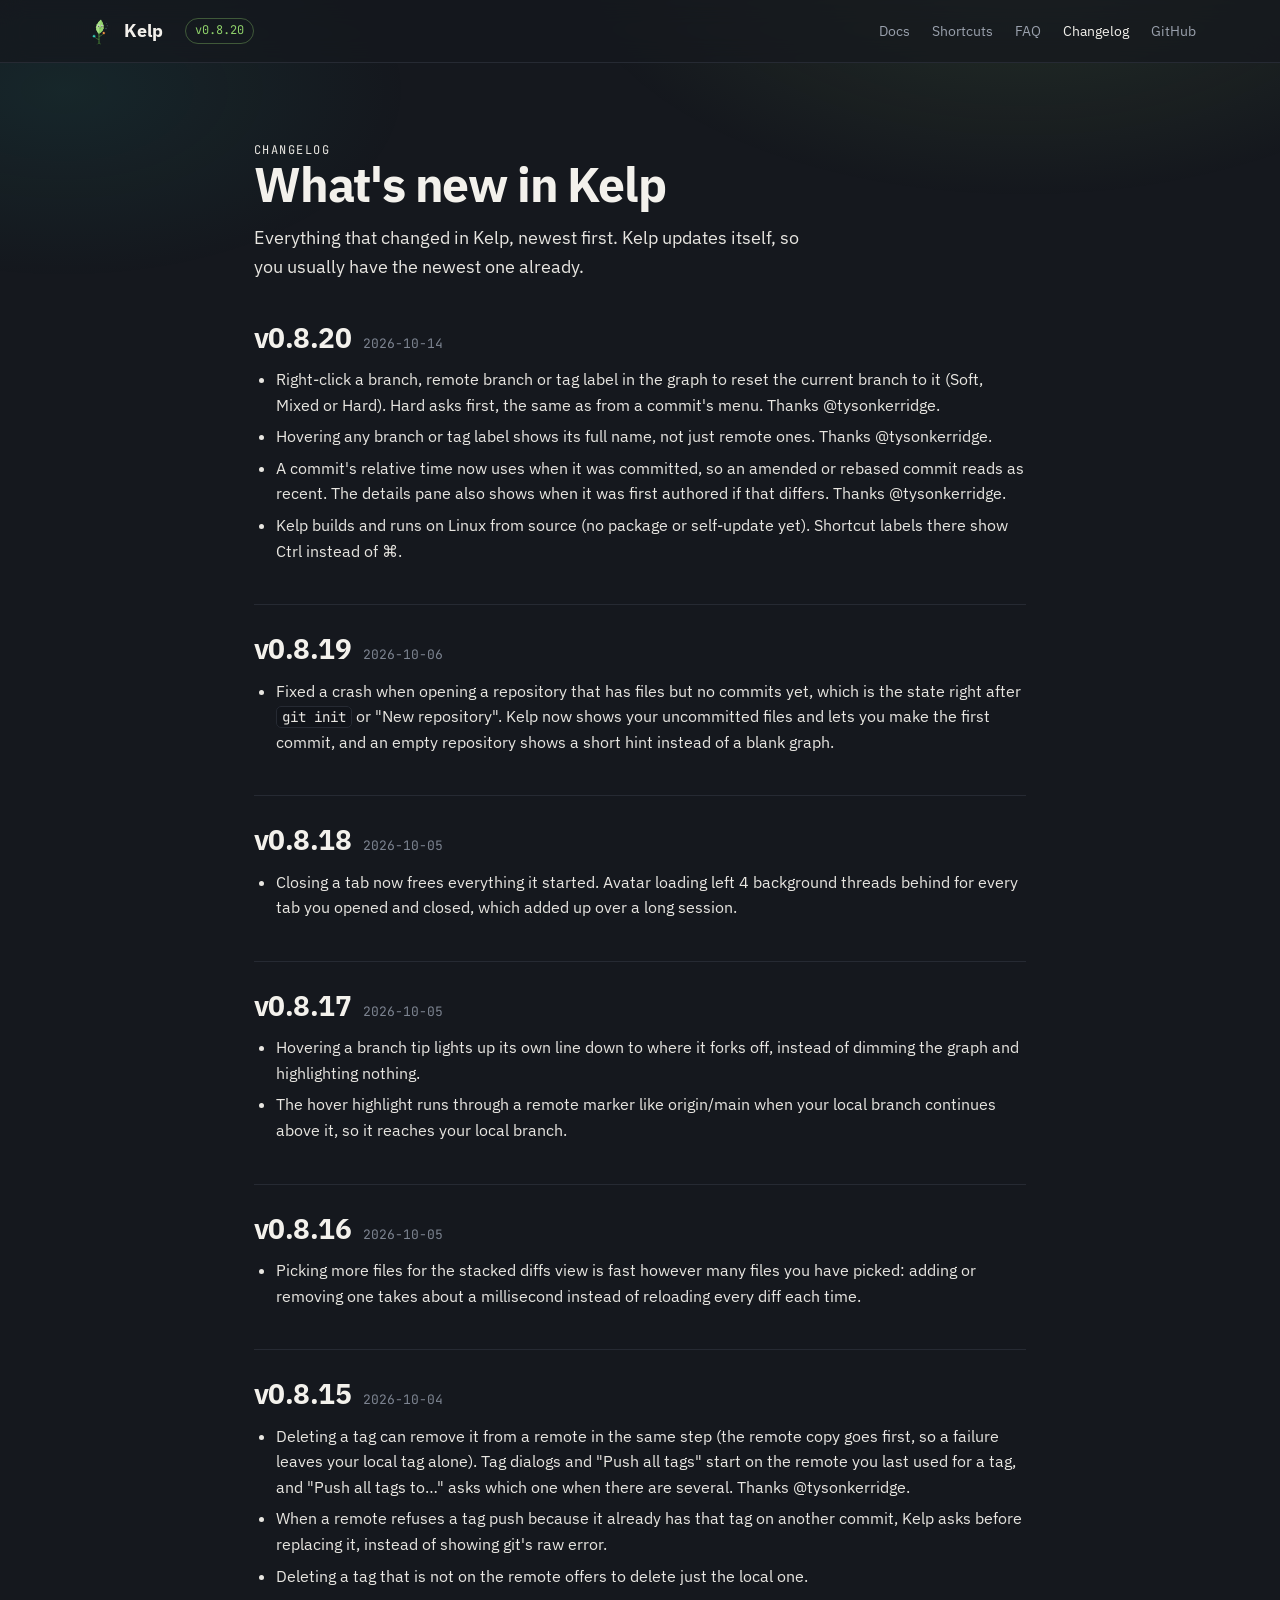
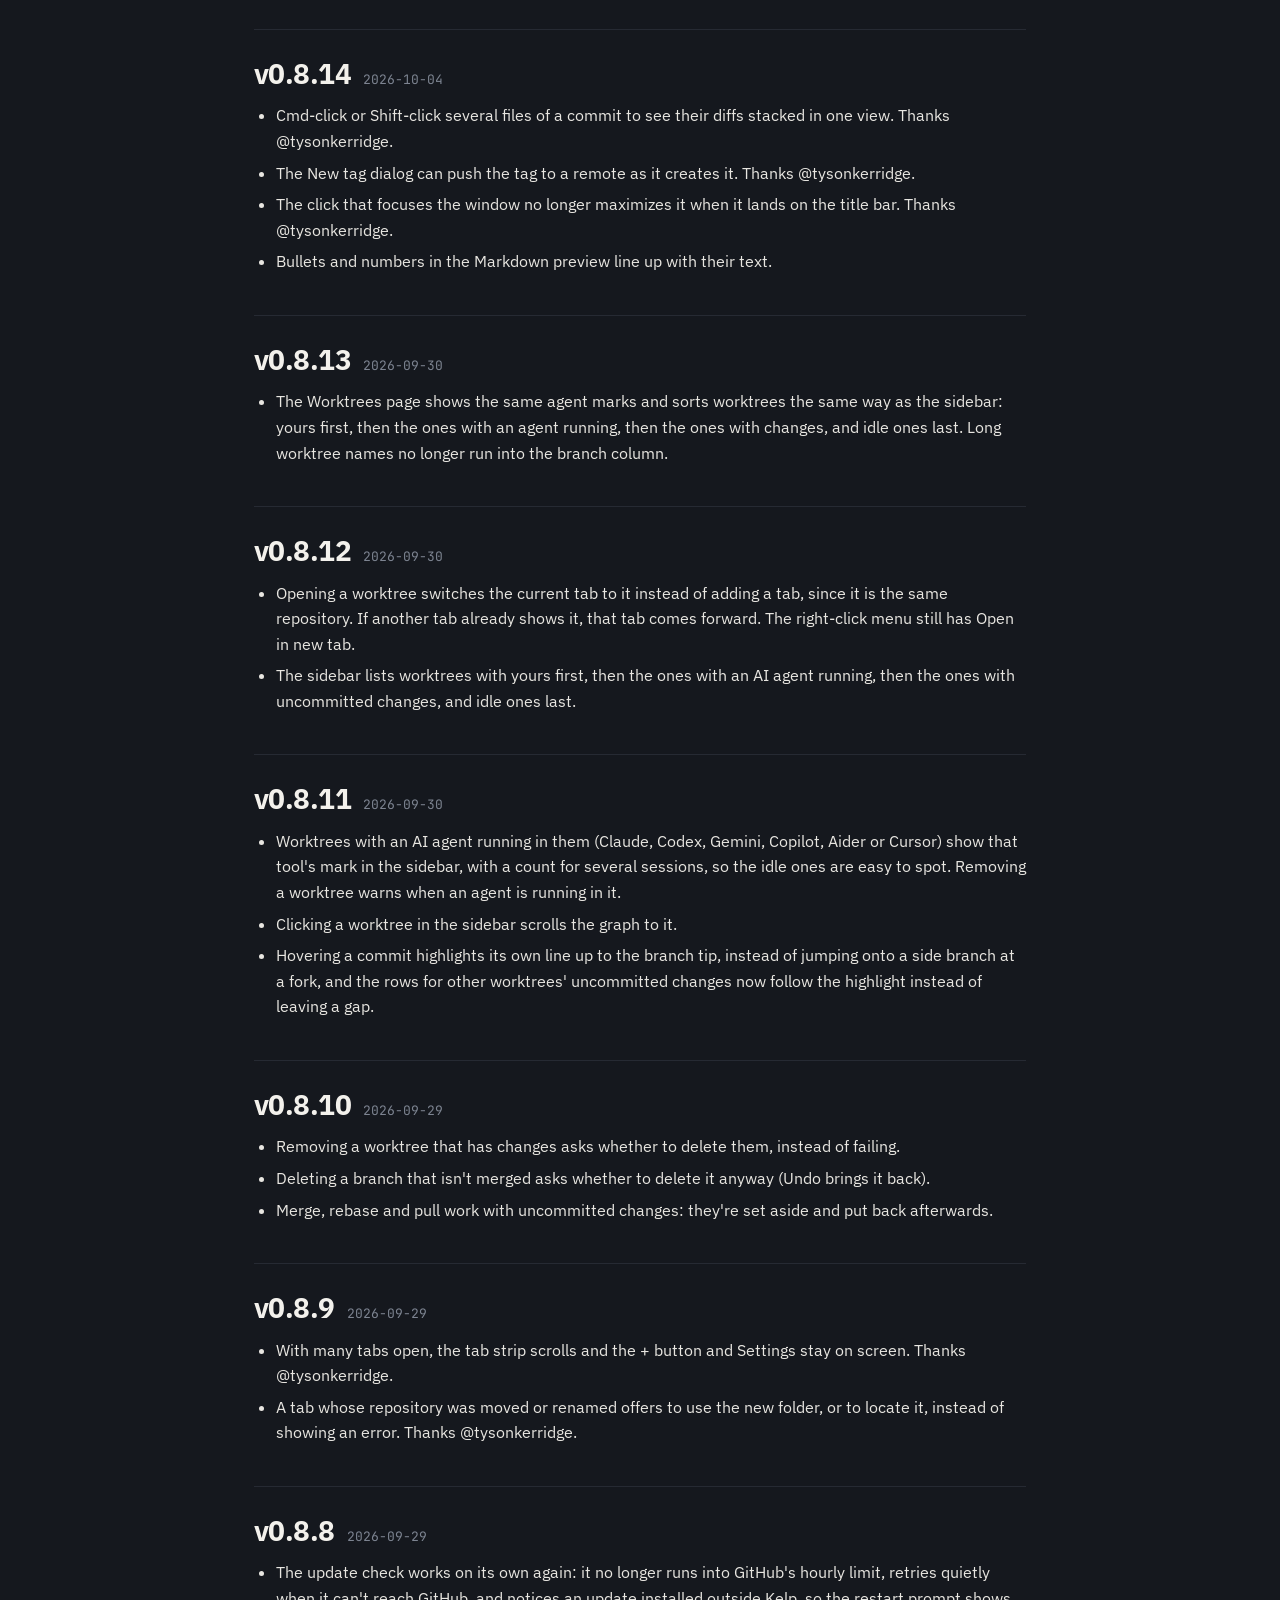
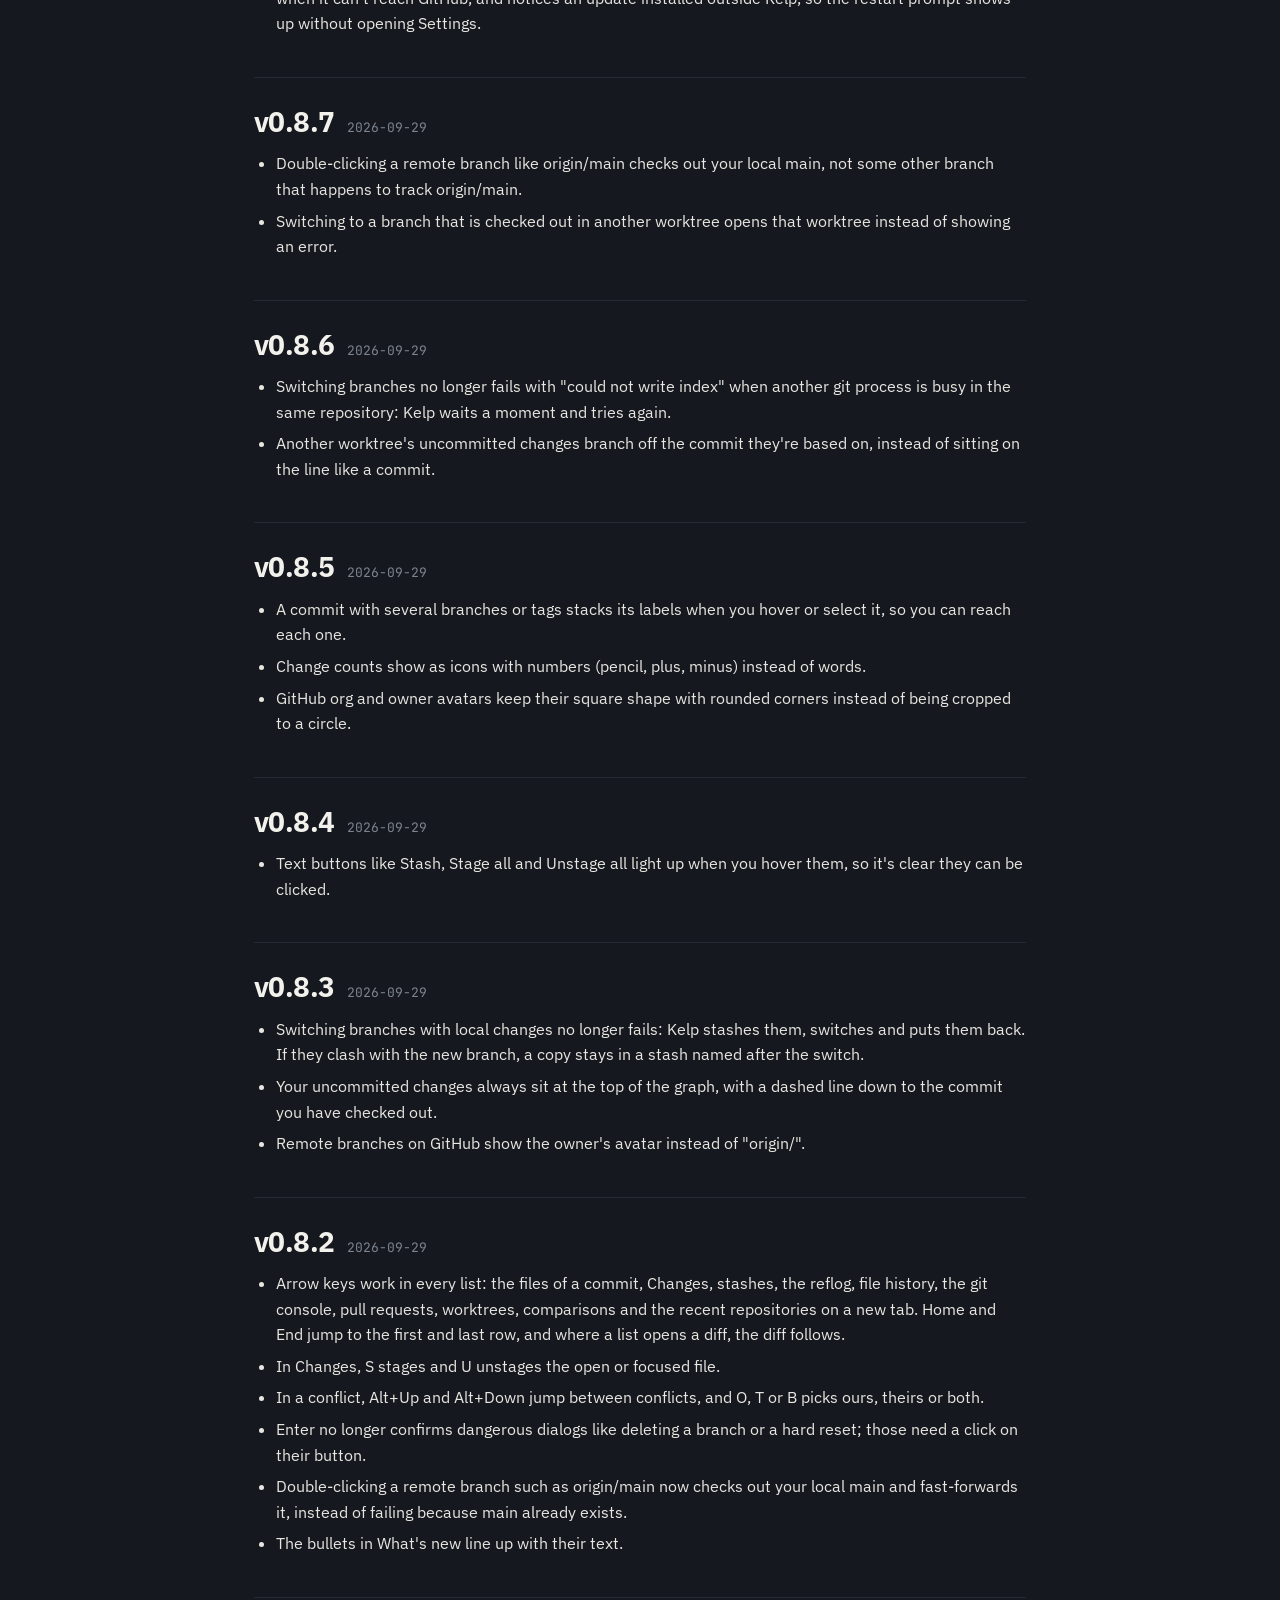
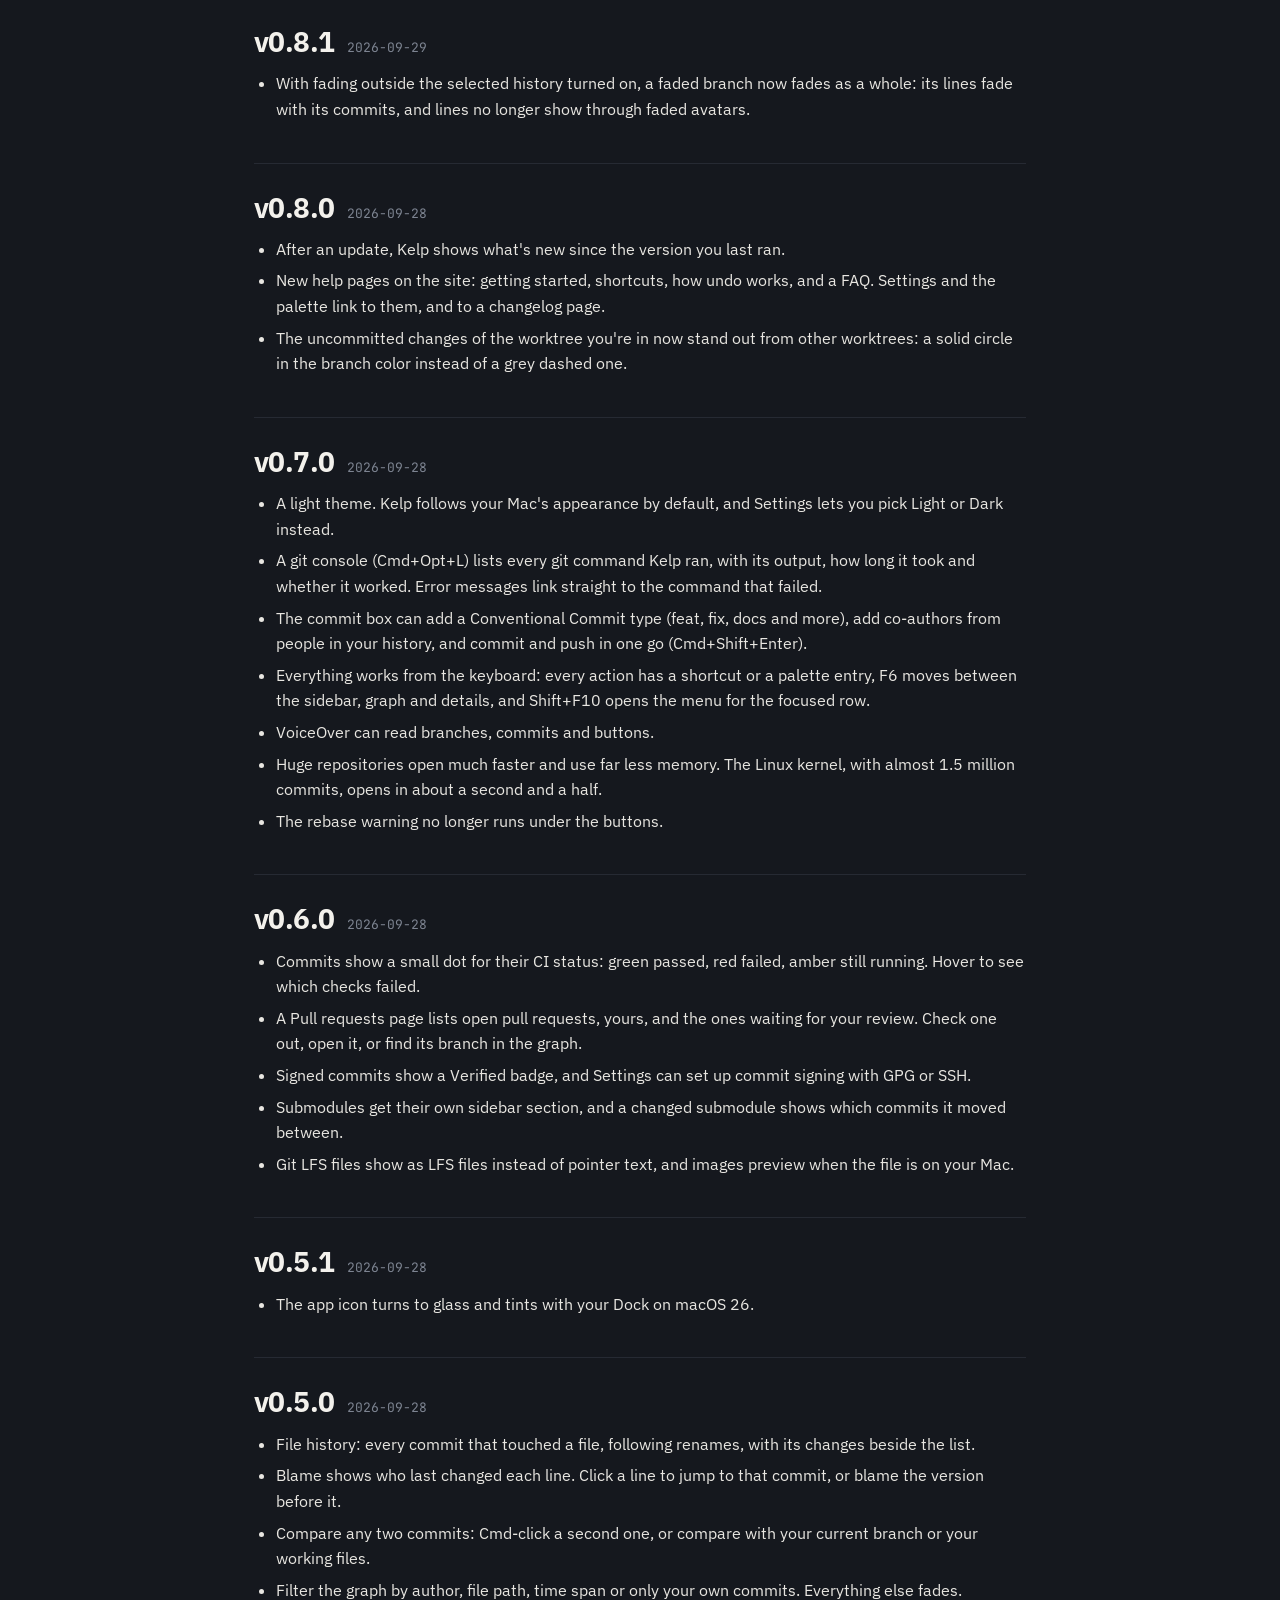
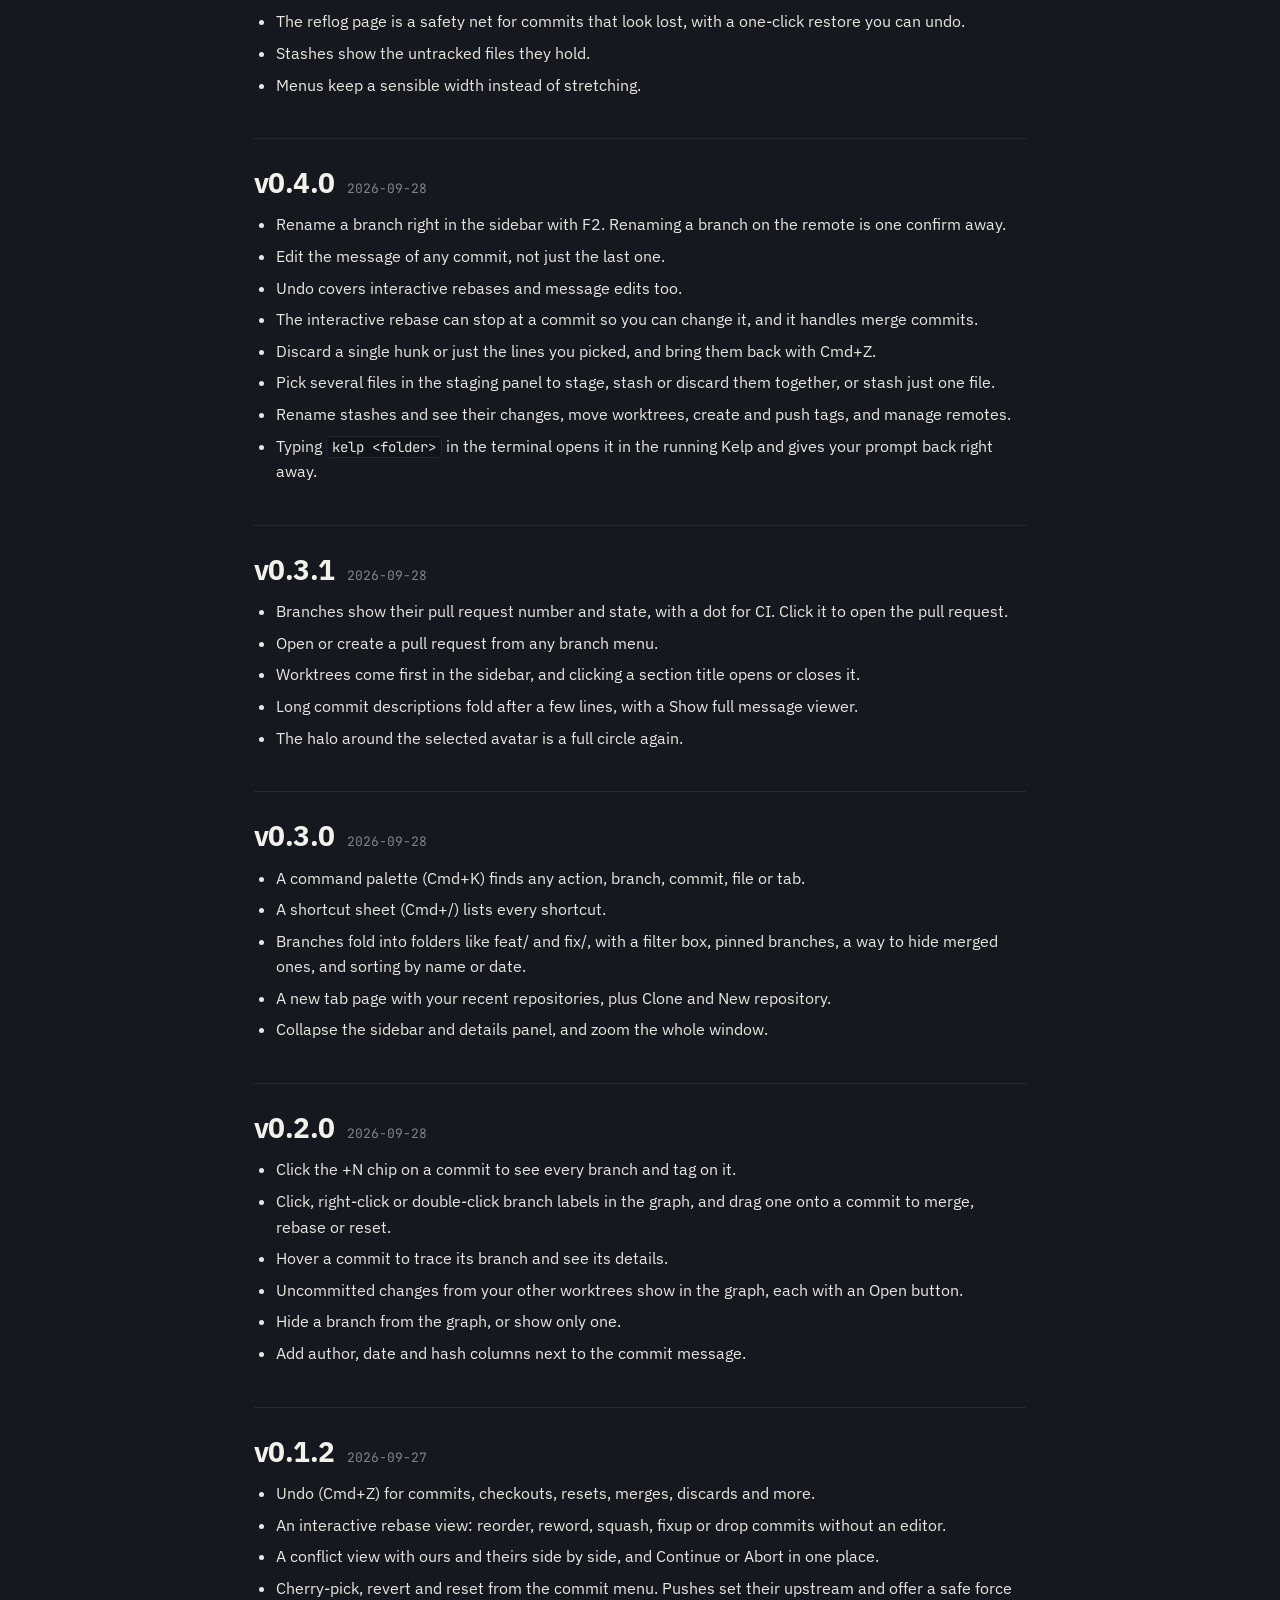
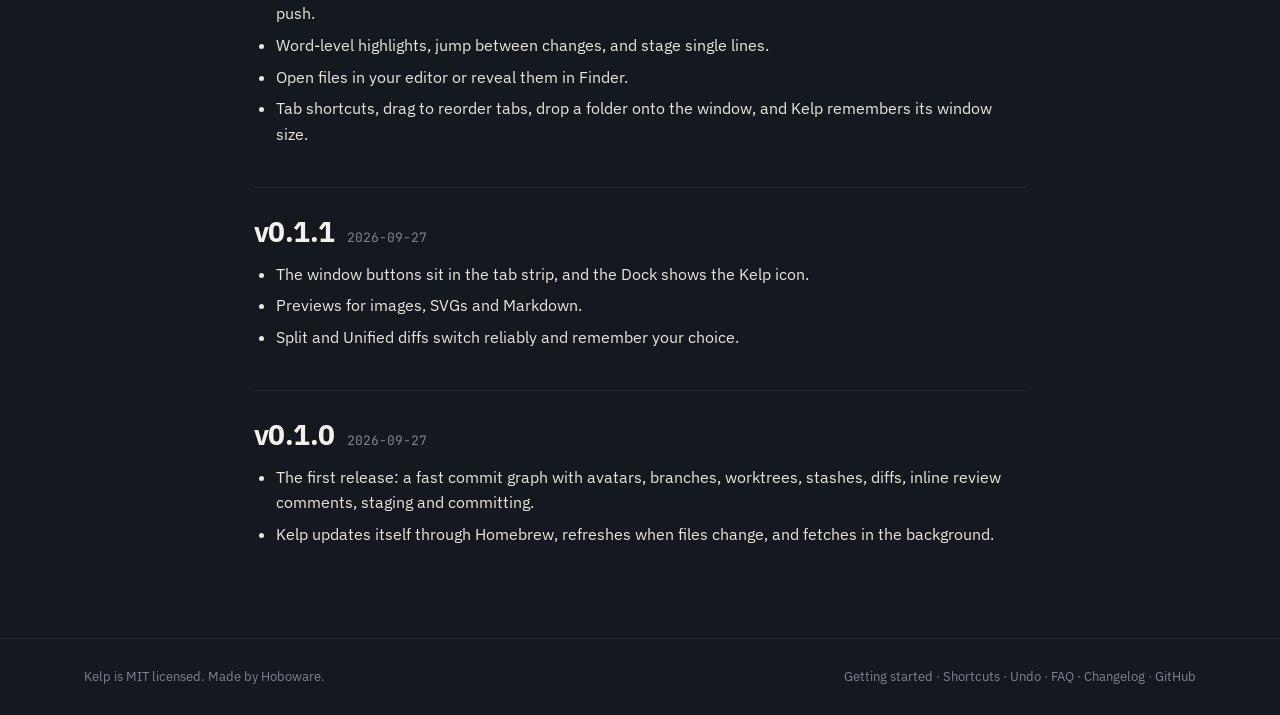
==== commit ec40207b: "chore: release 0.8.20" ====
--- a/site/changelog.html
+++ b/site/changelog.html
@@ -26,7 +26,7 @@
 
 <nav><div class="wrap">
   <a class="brand" href="index.html"><img src="mascot.svg" alt="" width="30" height="30">Kelp</a>
-  <span class="version">v0.8.19</span>
+  <span class="version">v0.8.20</span>
   <div class="navlinks">
     <a href="docs/getting-started.html">Docs</a>
     <a href="docs/shortcuts.html">Shortcuts</a>
@@ -40,6 +40,15 @@
   <p class="eyebrow">Changelog</p>
   <h1>What's new in Kelp</h1>
   <p class="lede">Everything that changed in Kelp, newest first. Kelp updates itself, so you usually have the newest one already.</p>
+  <section class="release" id="v0-8-20">
+    <h2>v0.8.20 <time datetime="2026-10-14">2026-10-14</time></h2>
+    <ul>
+      <li>Right-click a branch, remote branch or tag label in the graph to reset the current branch to it (Soft, Mixed or Hard). Hard asks first, the same as from a commit's menu. Thanks @tysonkerridge.</li>
+      <li>Hovering any branch or tag label shows its full name, not just remote ones. Thanks @tysonkerridge.</li>
+      <li>A commit's relative time now uses when it was committed, so an amended or rebased commit reads as recent. The details pane also shows when it was first authored if that differs. Thanks @tysonkerridge.</li>
+      <li>Kelp builds and runs on Linux from source (no package or self-update yet). Shortcut labels there show Ctrl instead of ⌘.</li>
+    </ul>
+  </section>
   <section class="release" id="v0-8-19">
     <h2>v0.8.19 <time datetime="2026-10-06">2026-10-06</time></h2>
     <ul>
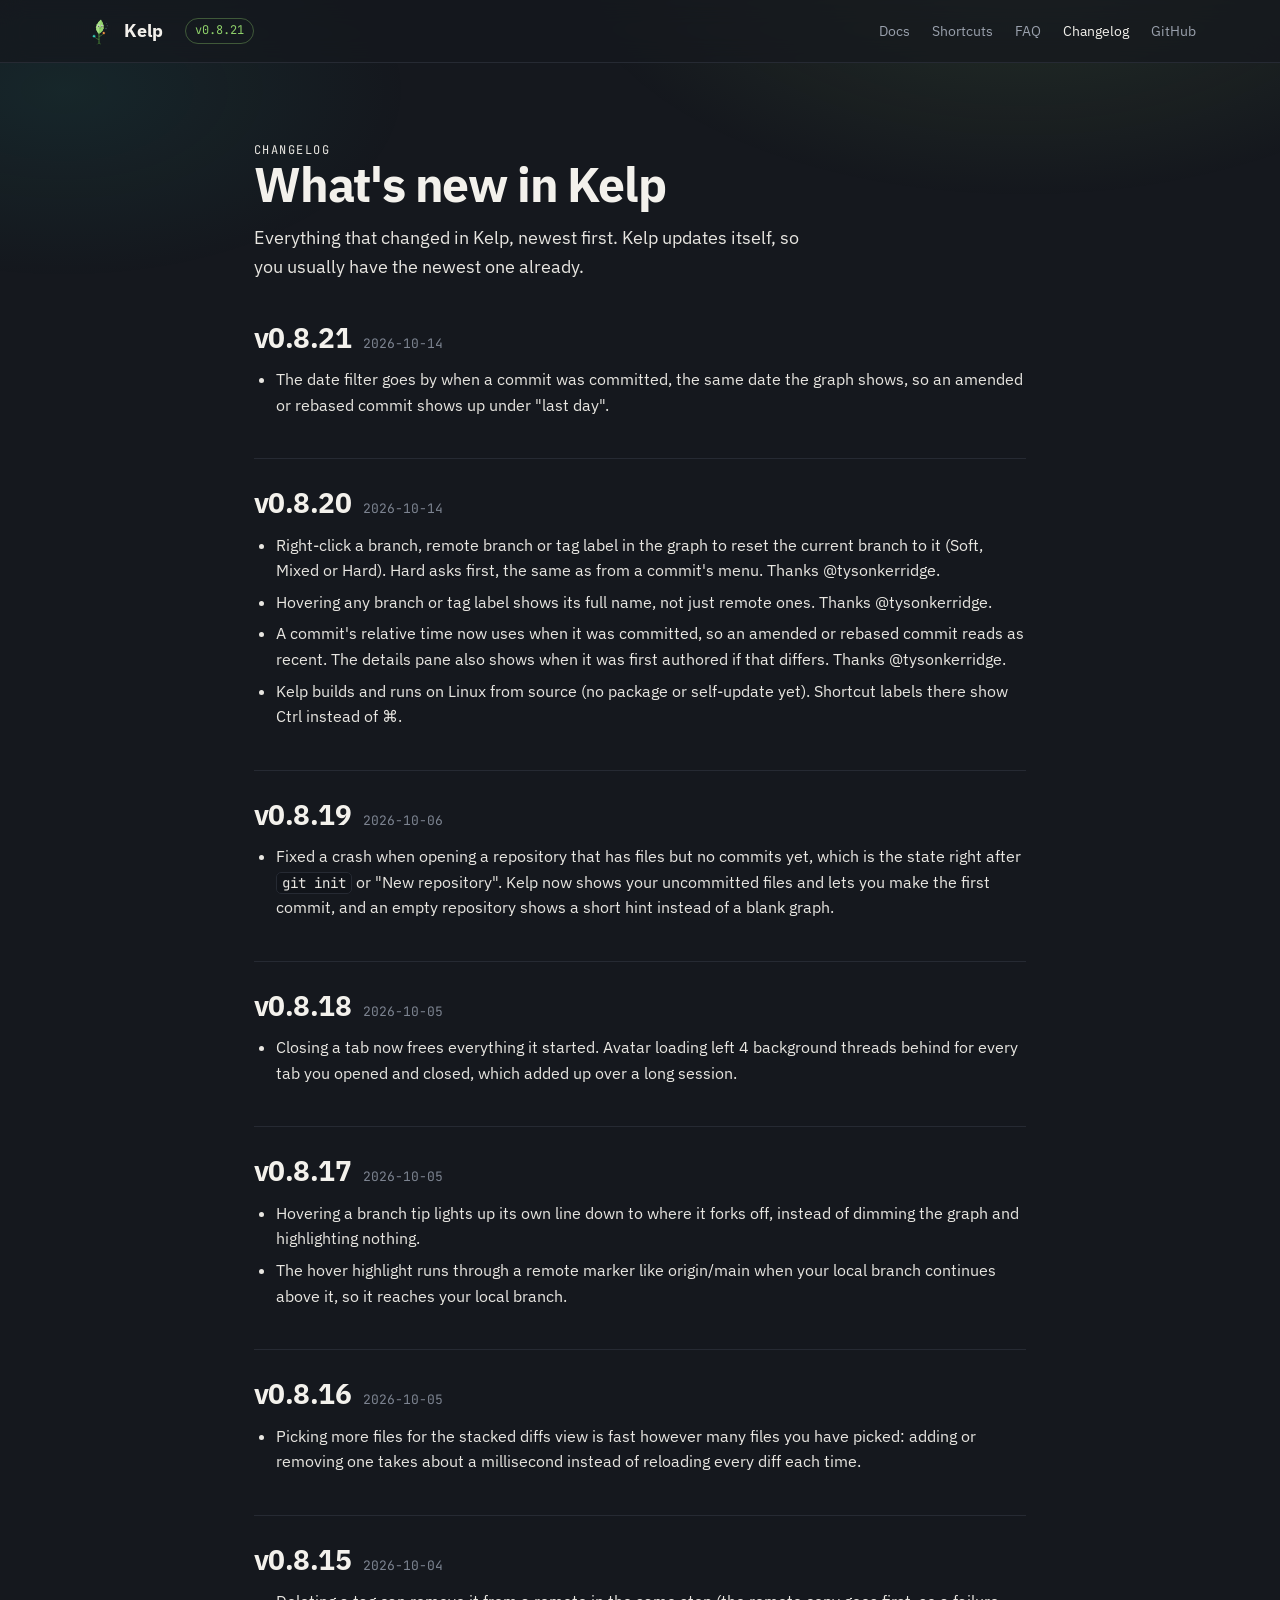
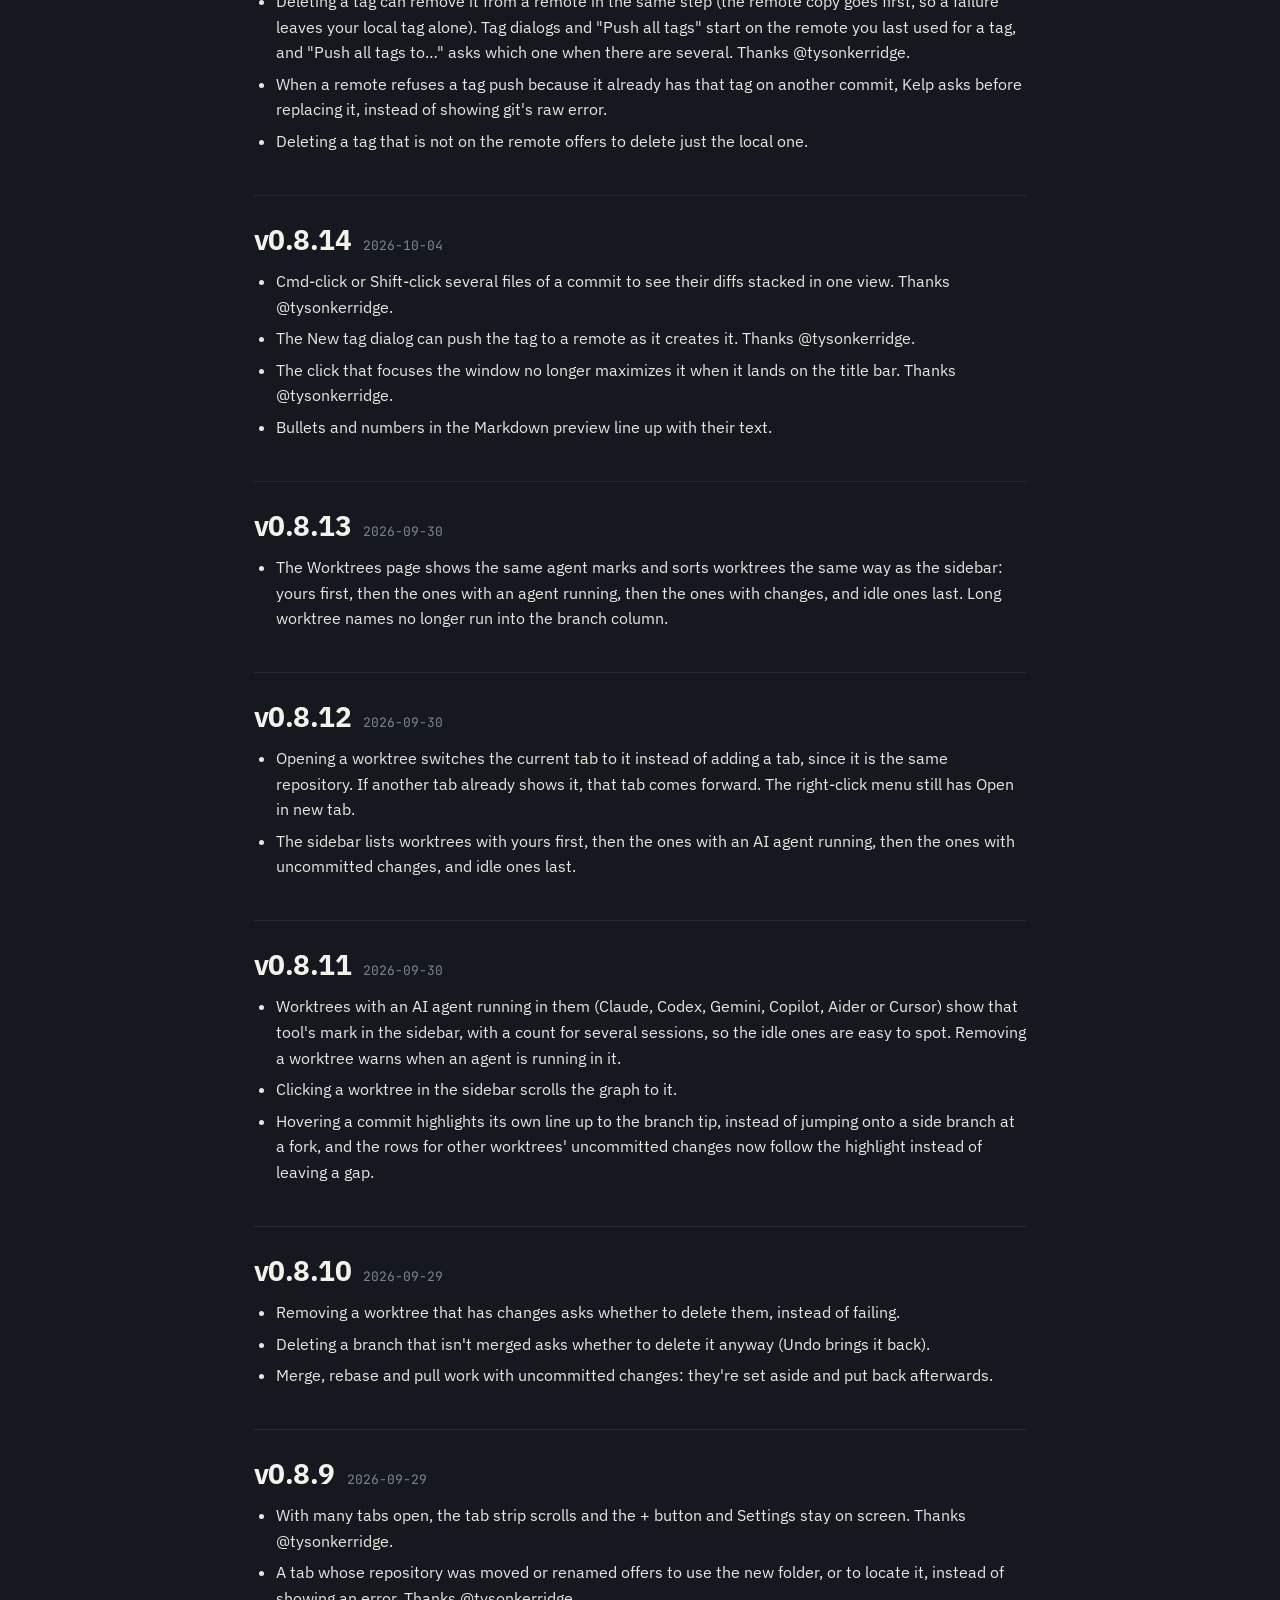
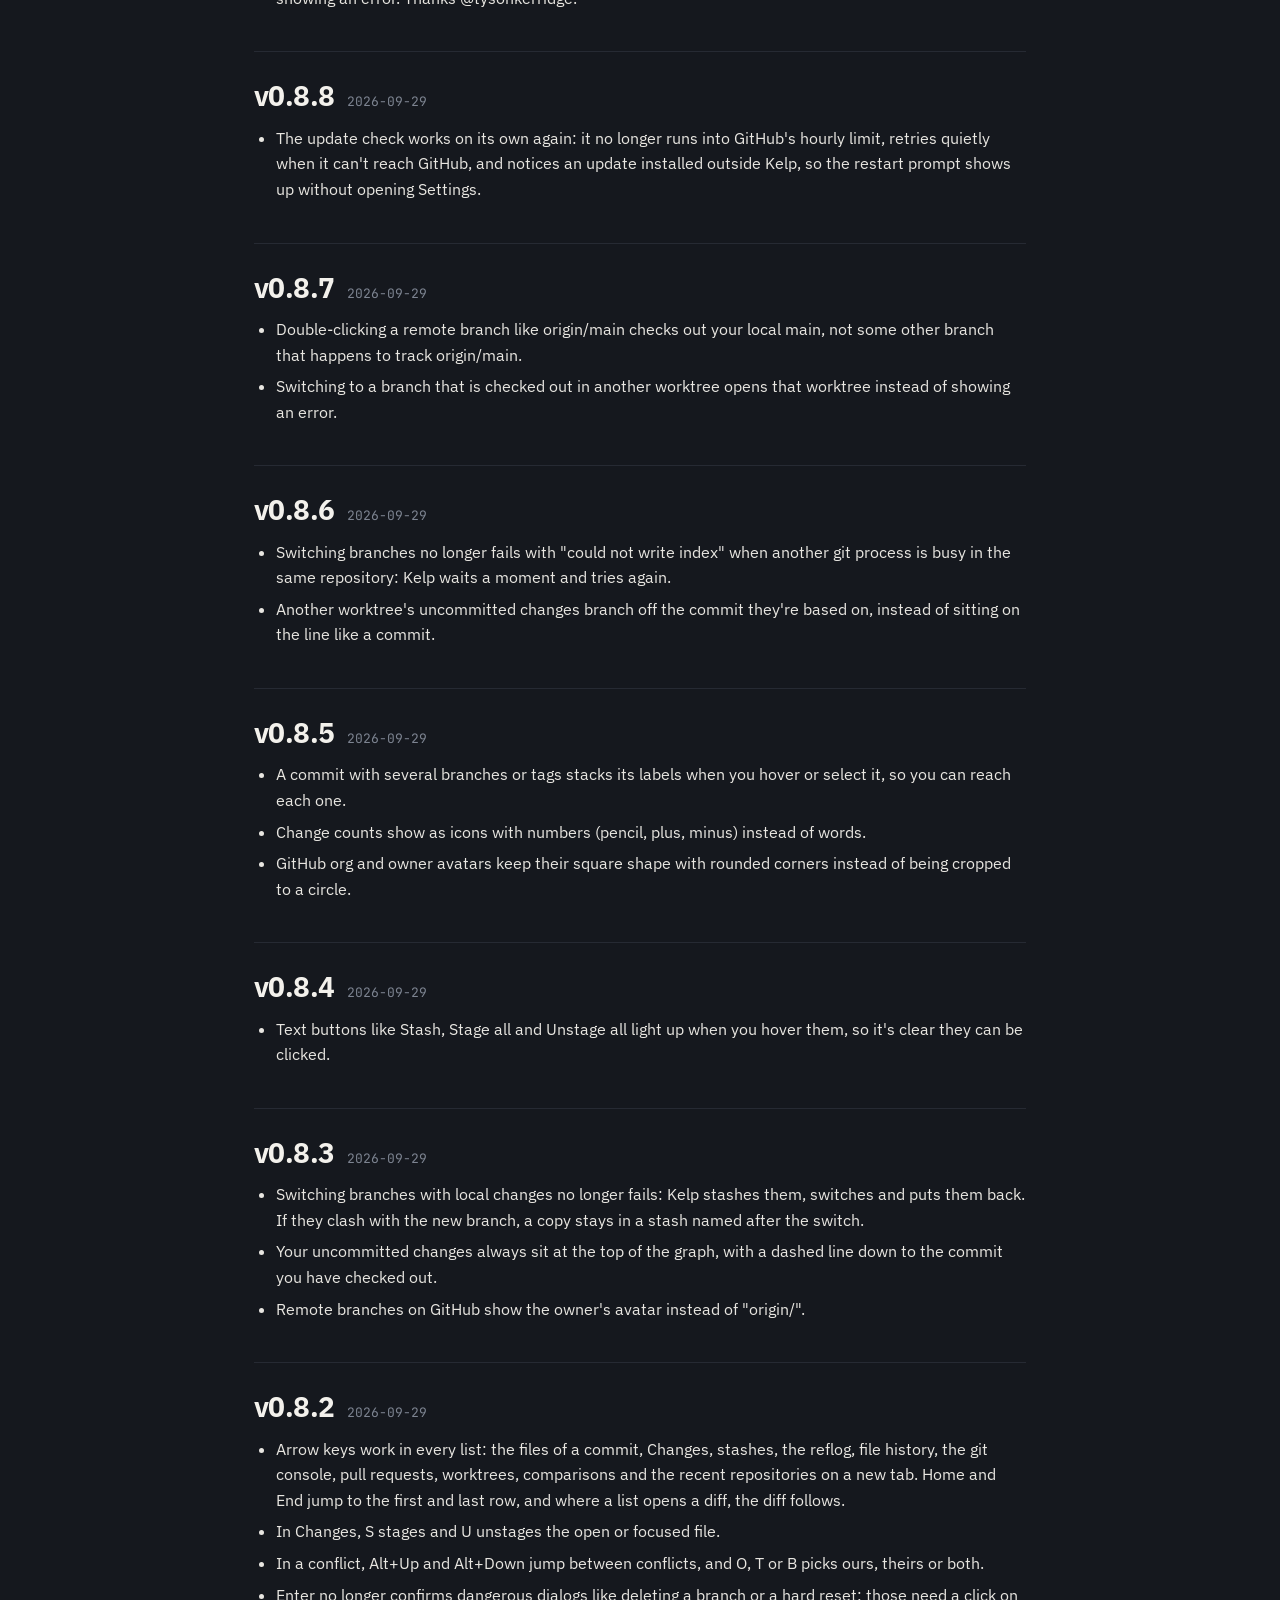
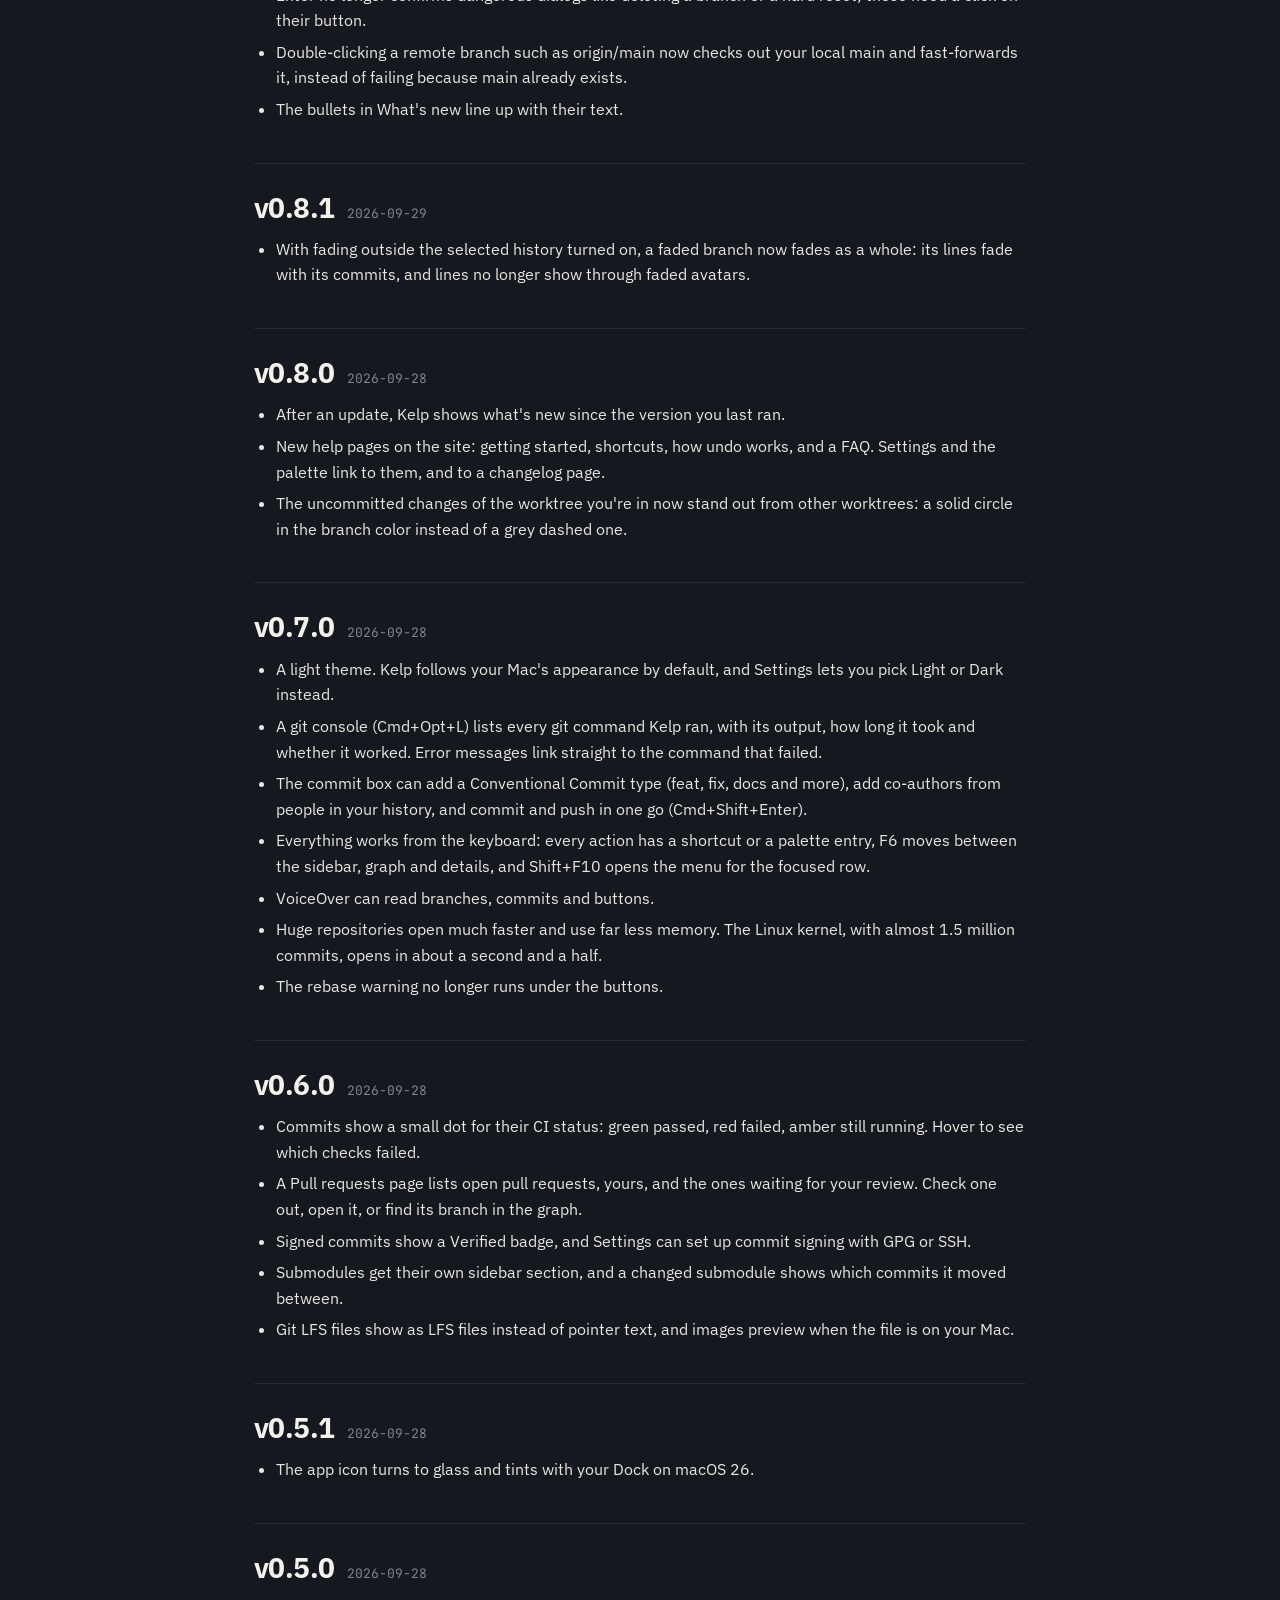
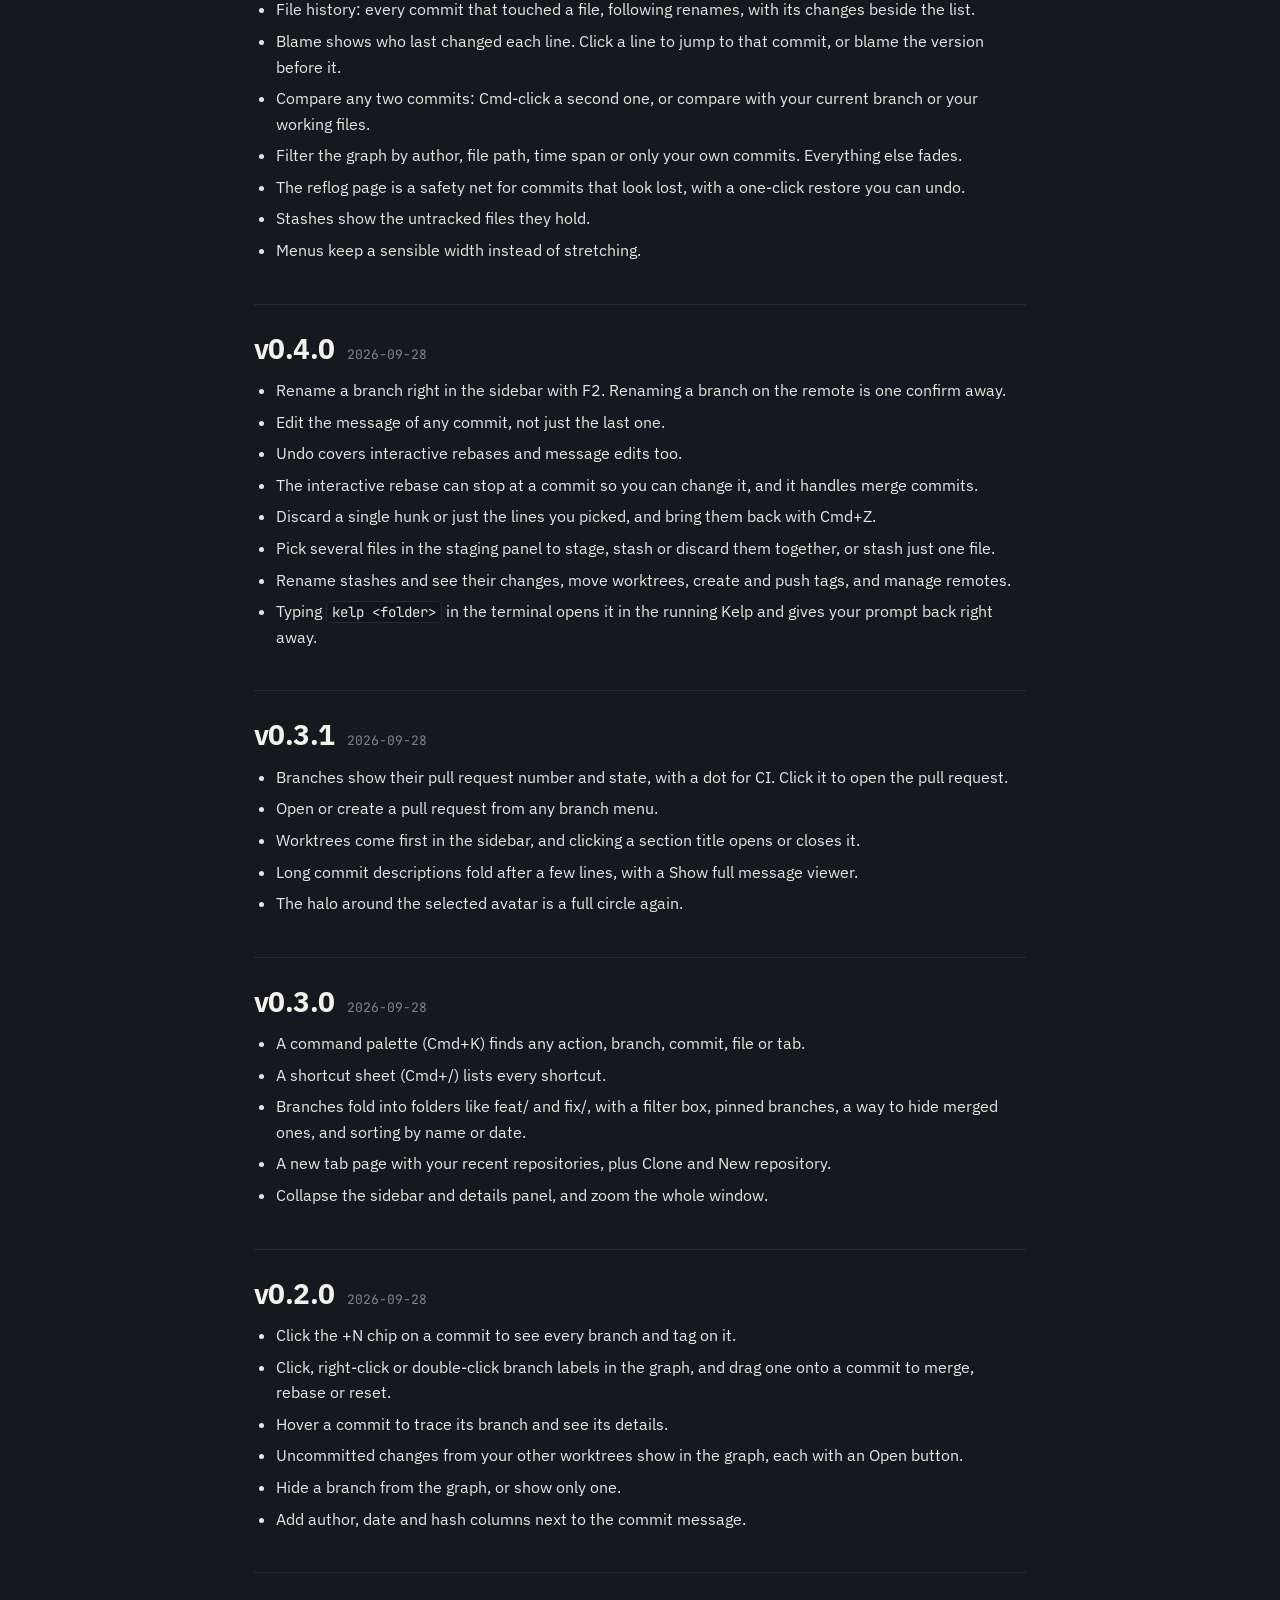
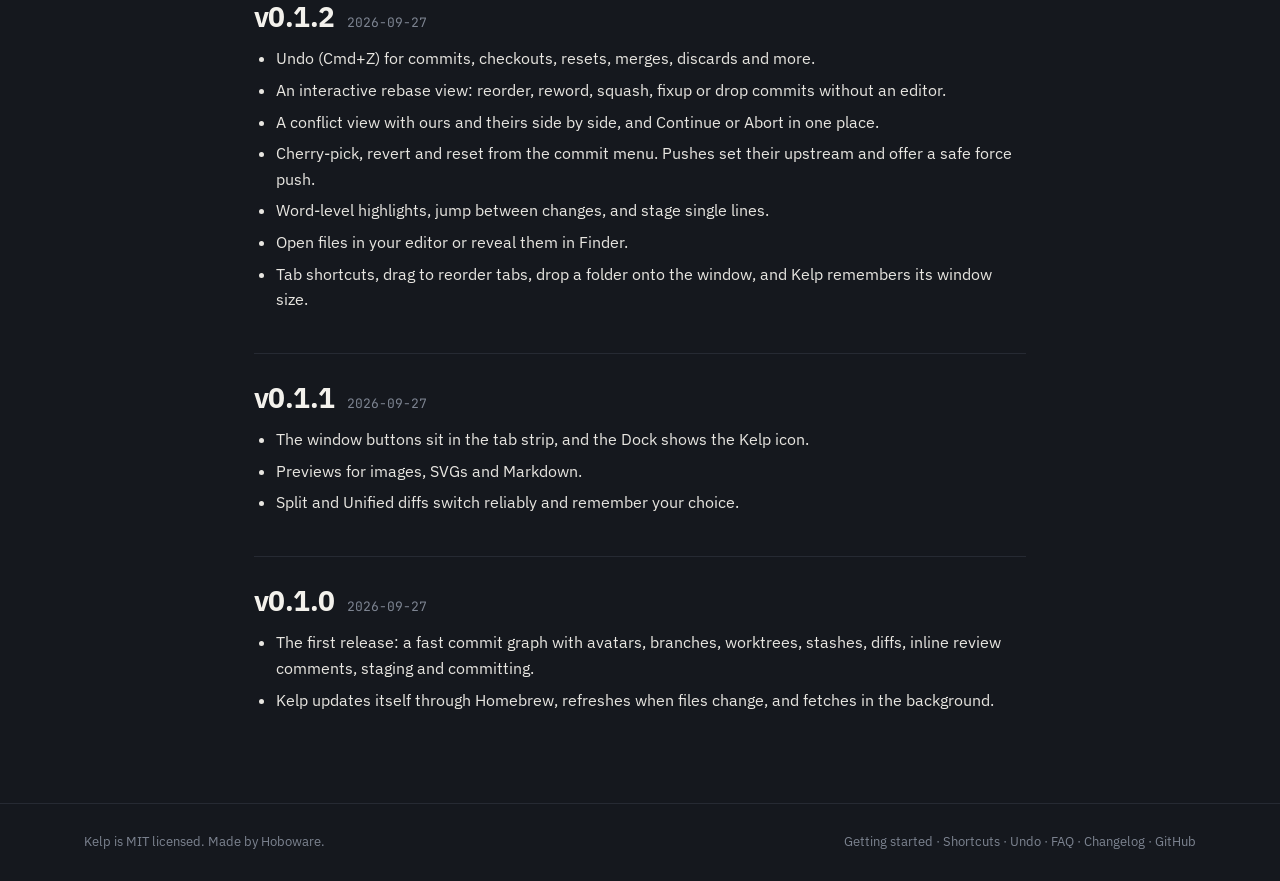
==== commit c34e4f01: "chore: release 0.8.21" ====
--- a/site/changelog.html
+++ b/site/changelog.html
@@ -26,7 +26,7 @@
 
 <nav><div class="wrap">
   <a class="brand" href="index.html"><img src="mascot.svg" alt="" width="30" height="30">Kelp</a>
-  <span class="version">v0.8.20</span>
+  <span class="version">v0.8.21</span>
   <div class="navlinks">
     <a href="docs/getting-started.html">Docs</a>
     <a href="docs/shortcuts.html">Shortcuts</a>
@@ -40,6 +40,12 @@
   <p class="eyebrow">Changelog</p>
   <h1>What's new in Kelp</h1>
   <p class="lede">Everything that changed in Kelp, newest first. Kelp updates itself, so you usually have the newest one already.</p>
+  <section class="release" id="v0-8-21">
+    <h2>v0.8.21 <time datetime="2026-10-14">2026-10-14</time></h2>
+    <ul>
+      <li>The date filter goes by when a commit was committed, the same date the graph shows, so an amended or rebased commit shows up under "last day".</li>
+    </ul>
+  </section>
   <section class="release" id="v0-8-20">
     <h2>v0.8.20 <time datetime="2026-10-14">2026-10-14</time></h2>
     <ul>
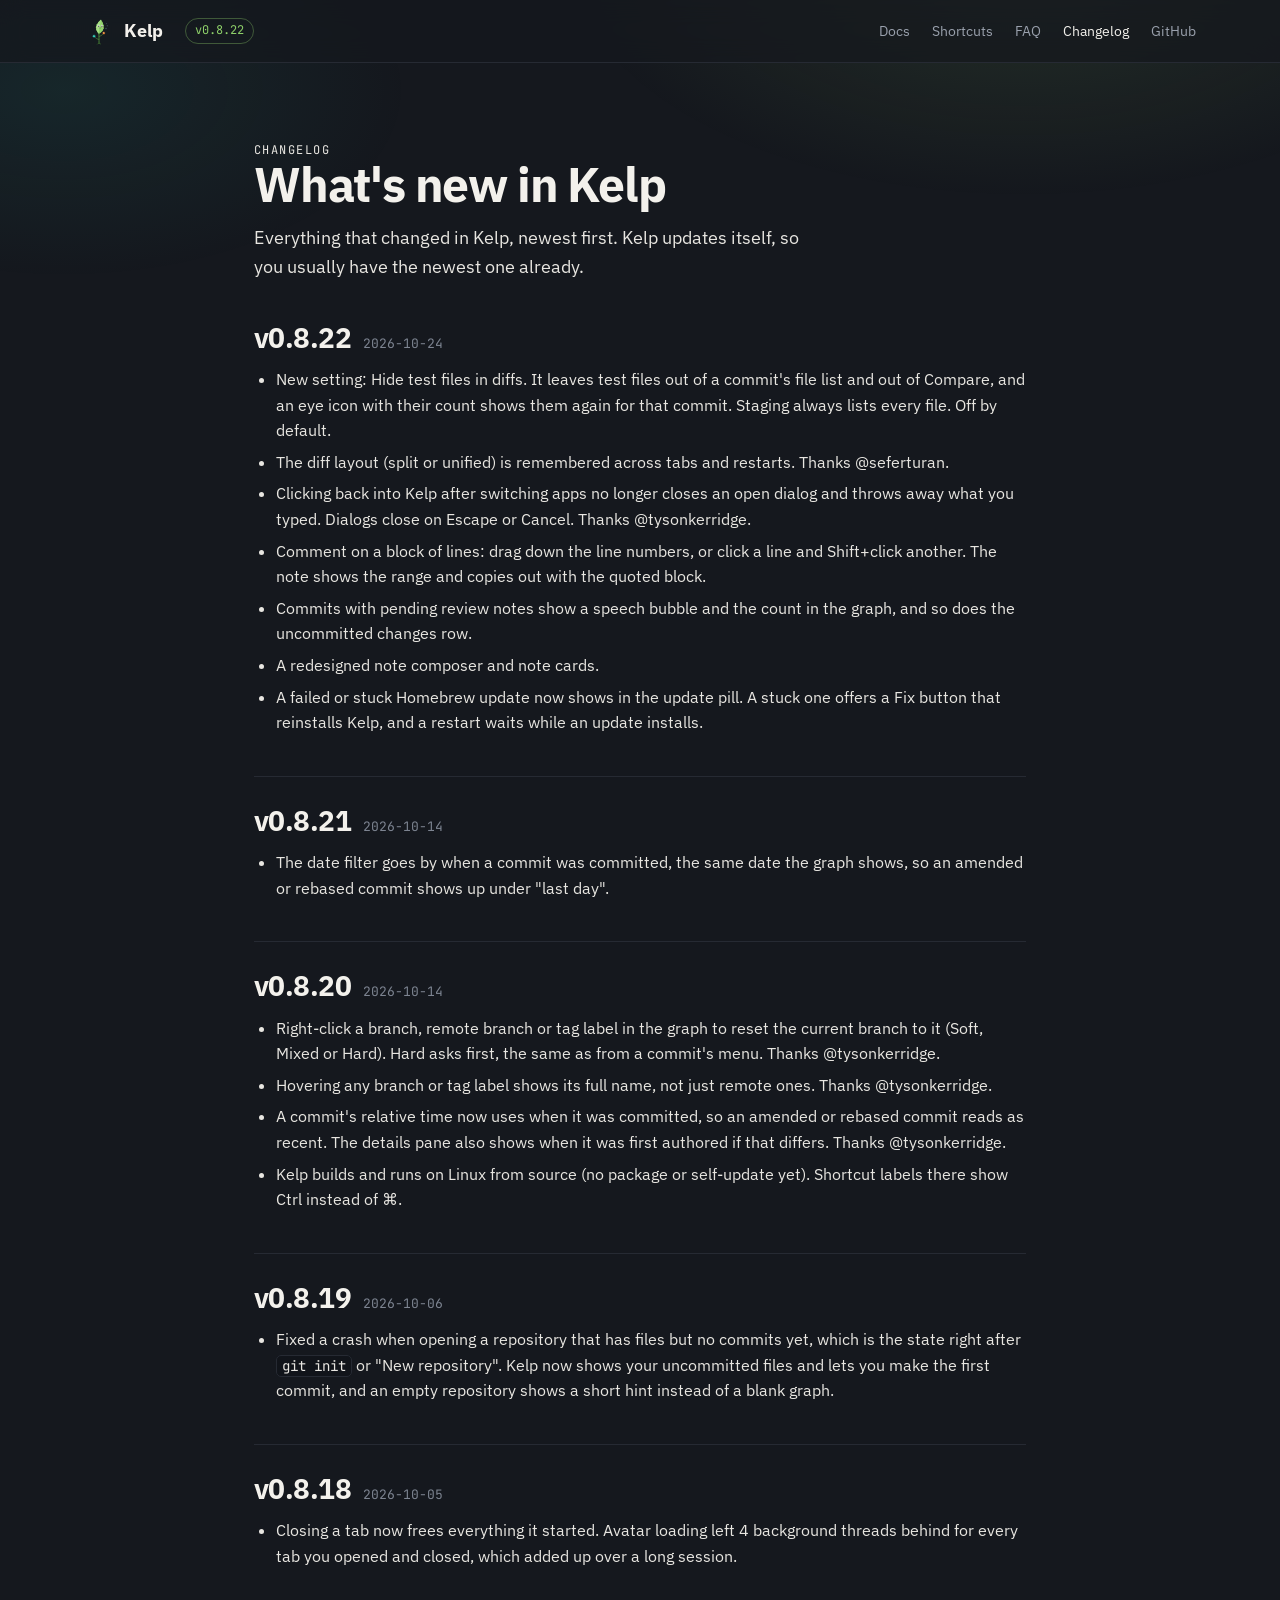
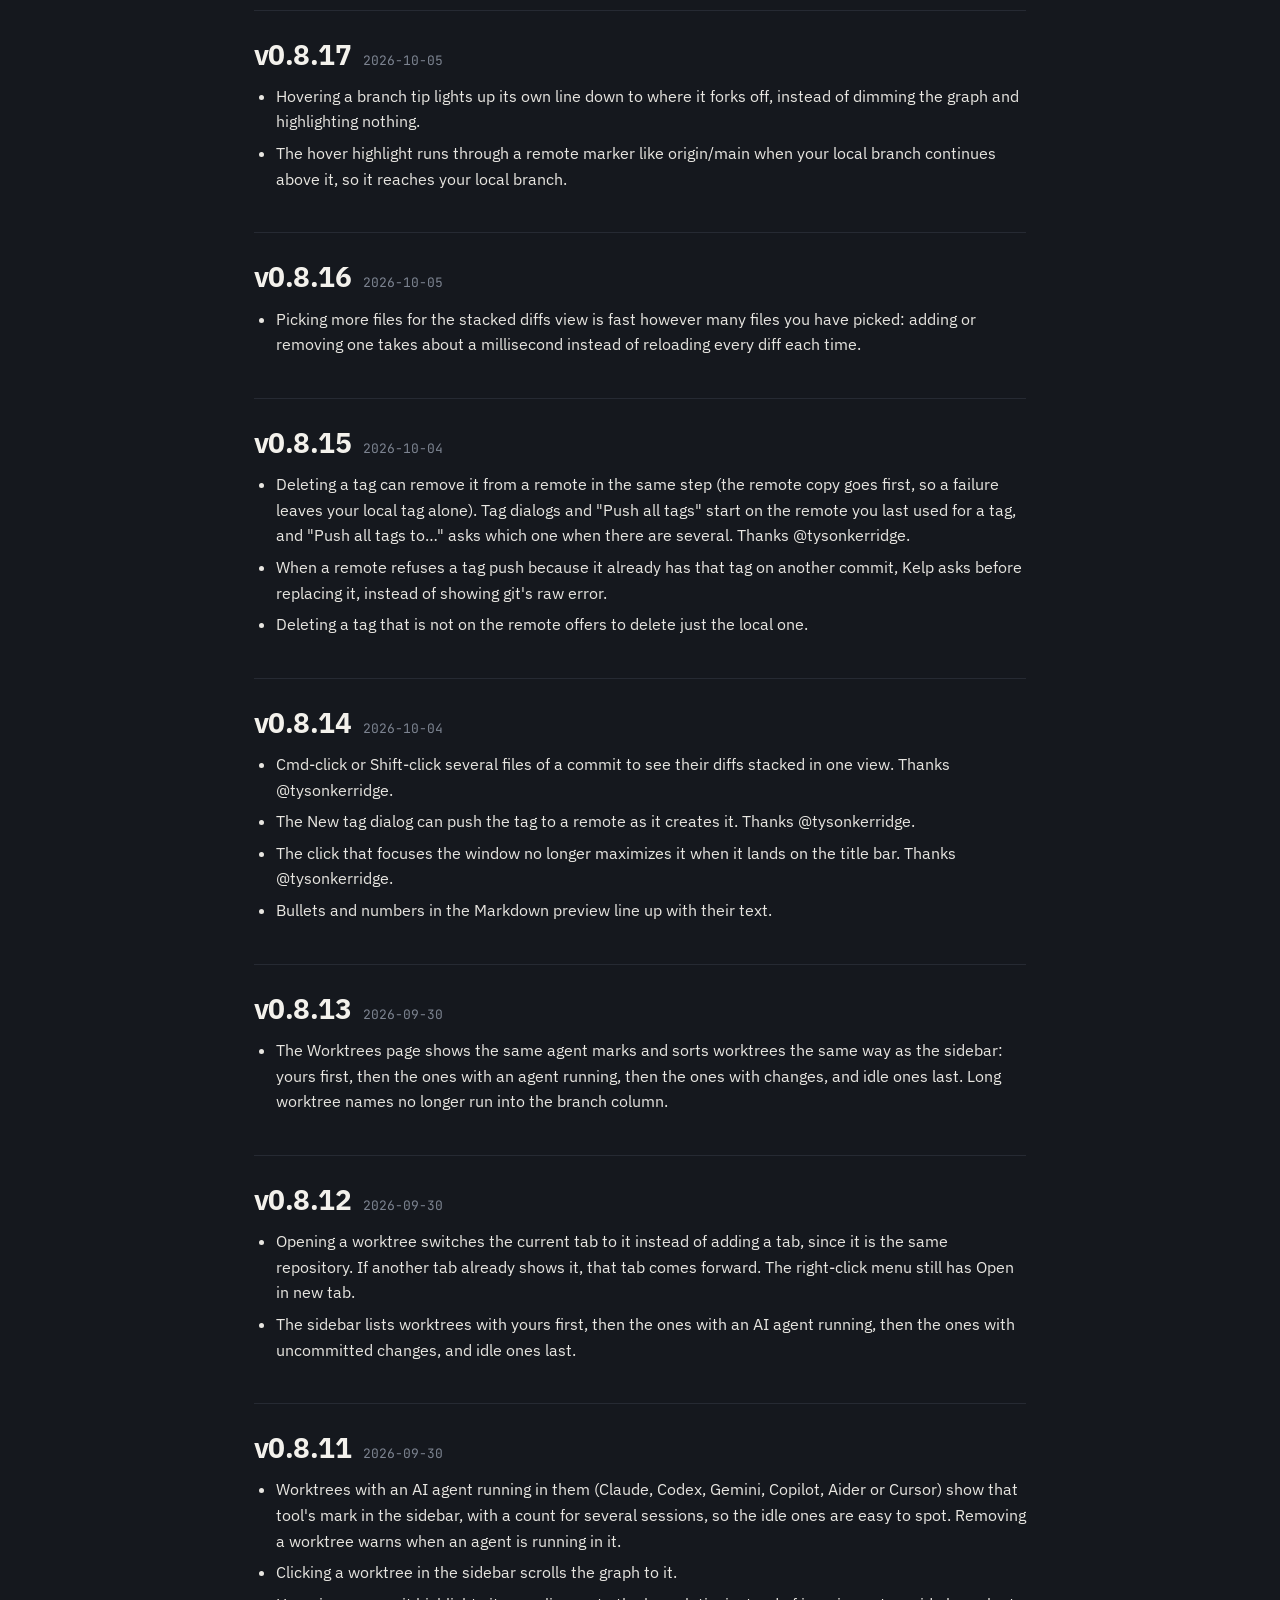
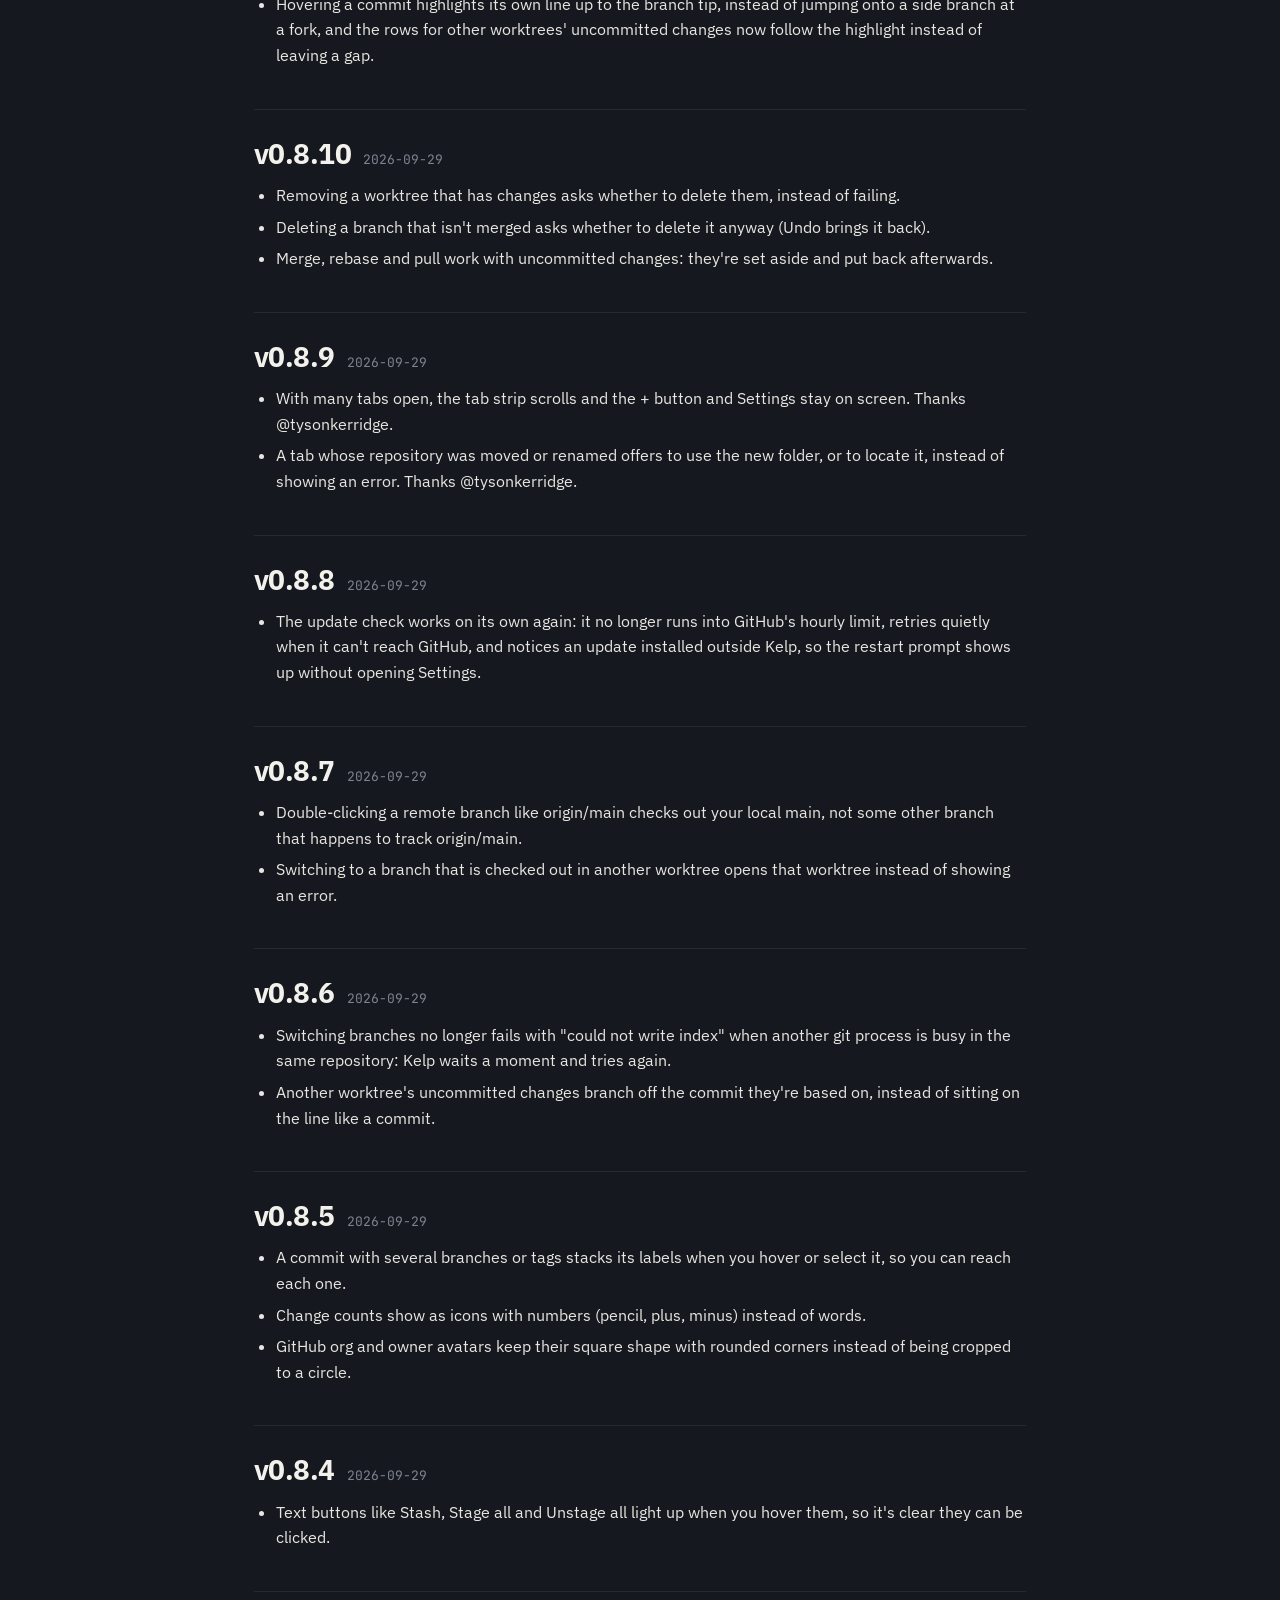
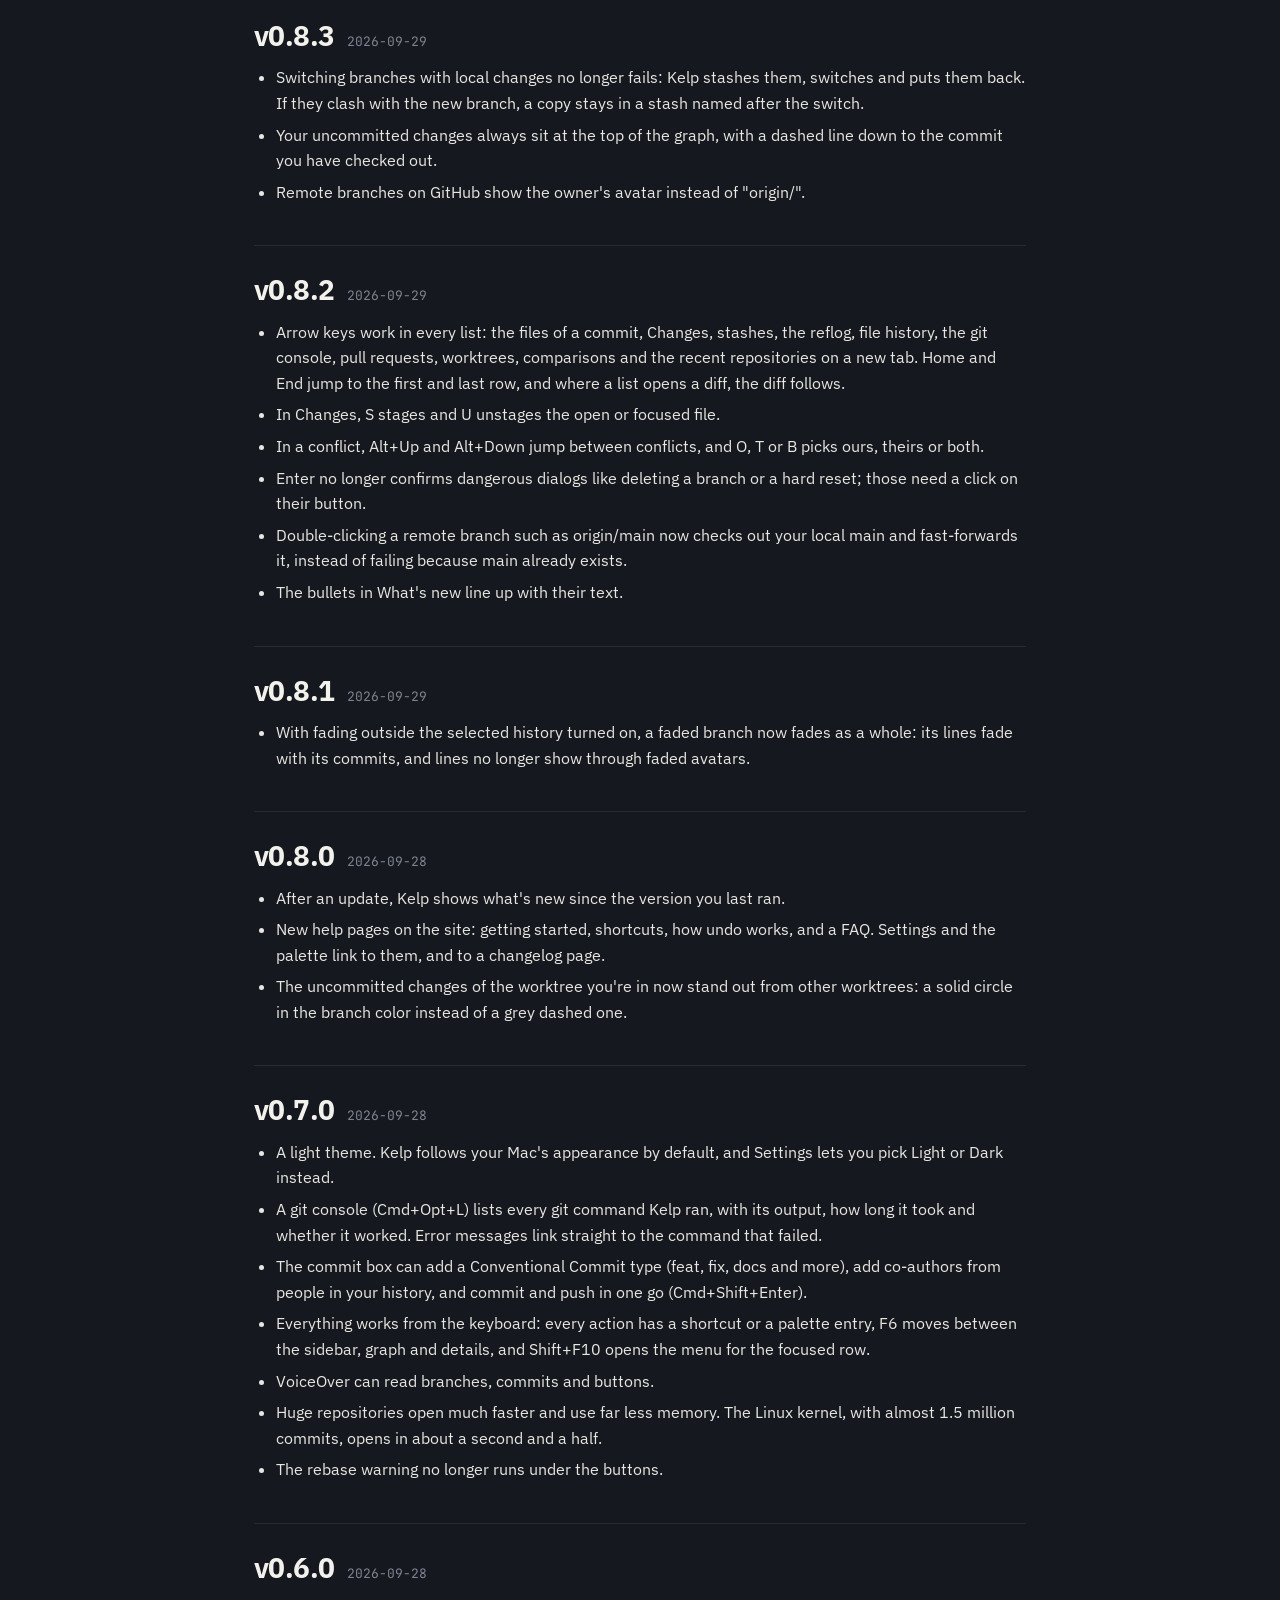
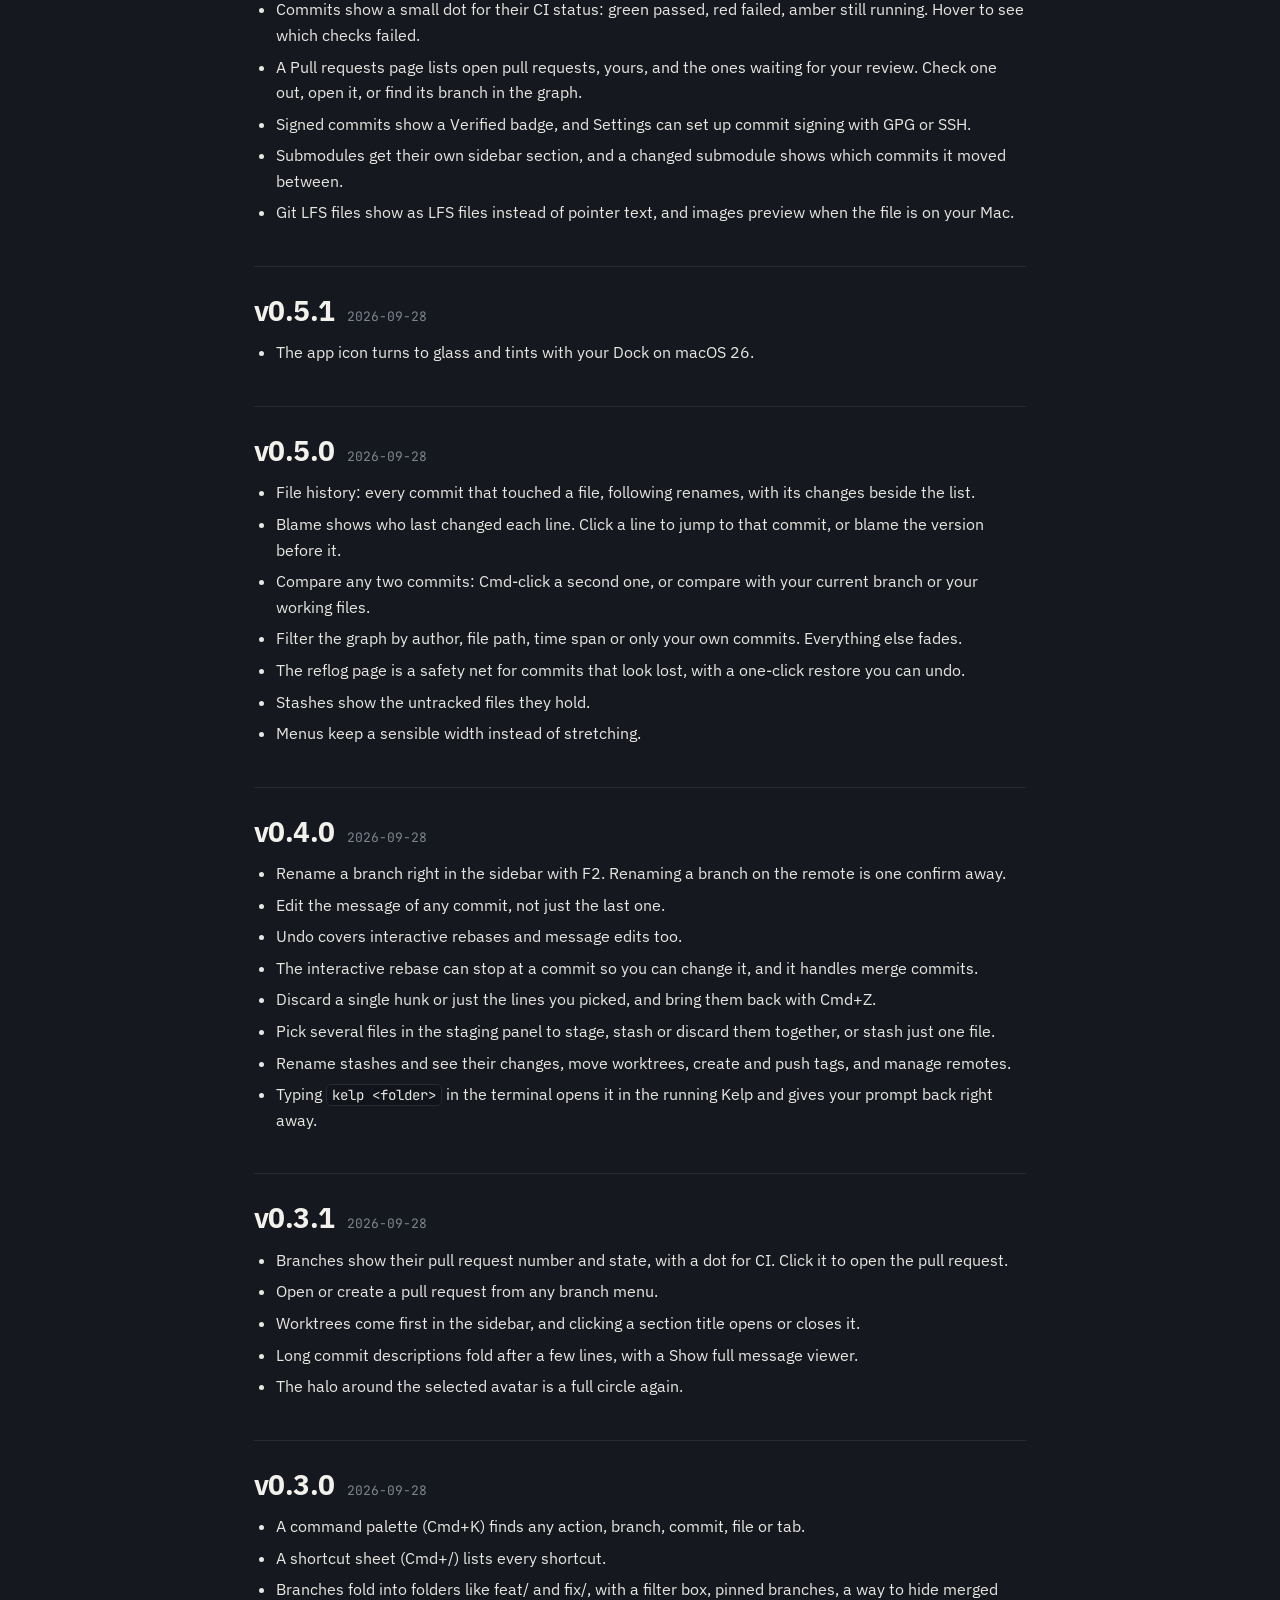
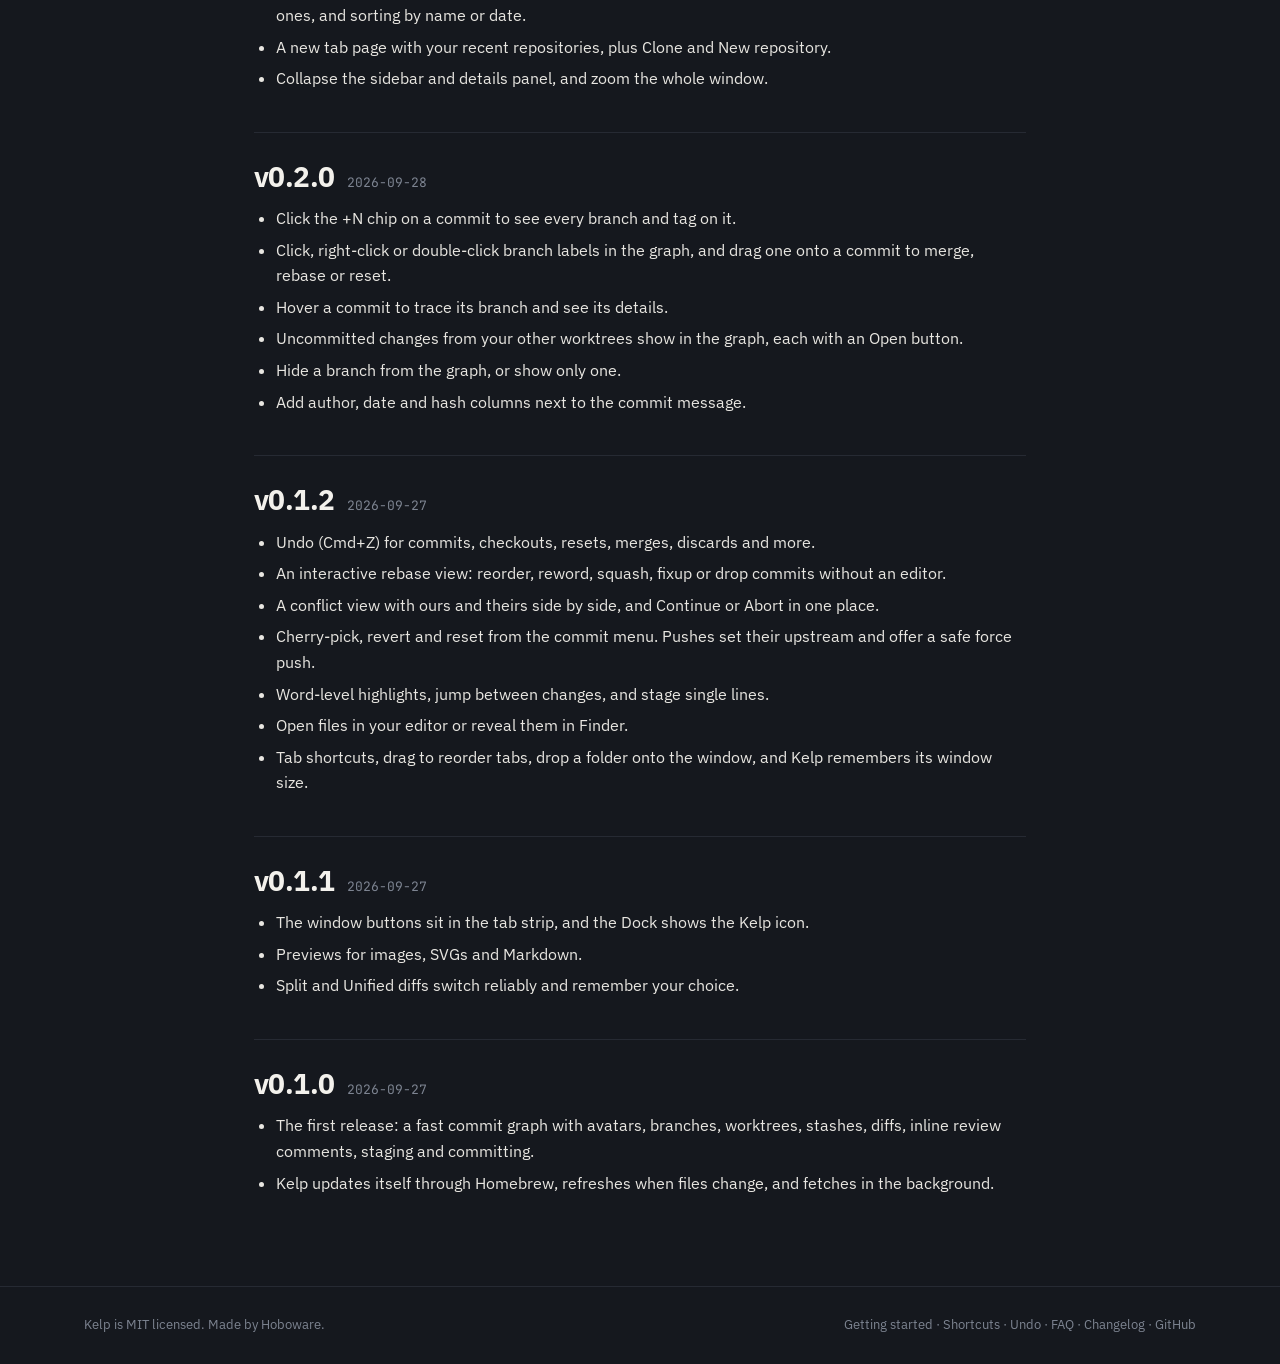
==== commit 8e82bbf9: "chore: release 0.8.22" ====
--- a/site/changelog.html
+++ b/site/changelog.html
@@ -26,7 +26,7 @@
 
 <nav><div class="wrap">
   <a class="brand" href="index.html"><img src="mascot.svg" alt="" width="30" height="30">Kelp</a>
-  <span class="version">v0.8.21</span>
+  <span class="version">v0.8.22</span>
   <div class="navlinks">
     <a href="docs/getting-started.html">Docs</a>
     <a href="docs/shortcuts.html">Shortcuts</a>
@@ -40,6 +40,18 @@
   <p class="eyebrow">Changelog</p>
   <h1>What's new in Kelp</h1>
   <p class="lede">Everything that changed in Kelp, newest first. Kelp updates itself, so you usually have the newest one already.</p>
+  <section class="release" id="v0-8-22">
+    <h2>v0.8.22 <time datetime="2026-10-24">2026-10-24</time></h2>
+    <ul>
+      <li>New setting: Hide test files in diffs. It leaves test files out of a commit's file list and out of Compare, and an eye icon with their count shows them again for that commit. Staging always lists every file. Off by default.</li>
+      <li>The diff layout (split or unified) is remembered across tabs and restarts. Thanks @seferturan.</li>
+      <li>Clicking back into Kelp after switching apps no longer closes an open dialog and throws away what you typed. Dialogs close on Escape or Cancel. Thanks @tysonkerridge.</li>
+      <li>Comment on a block of lines: drag down the line numbers, or click a line and Shift+click another. The note shows the range and copies out with the quoted block.</li>
+      <li>Commits with pending review notes show a speech bubble and the count in the graph, and so does the uncommitted changes row.</li>
+      <li>A redesigned note composer and note cards.</li>
+      <li>A failed or stuck Homebrew update now shows in the update pill. A stuck one offers a Fix button that reinstalls Kelp, and a restart waits while an update installs.</li>
+    </ul>
+  </section>
   <section class="release" id="v0-8-21">
     <h2>v0.8.21 <time datetime="2026-10-14">2026-10-14</time></h2>
     <ul>
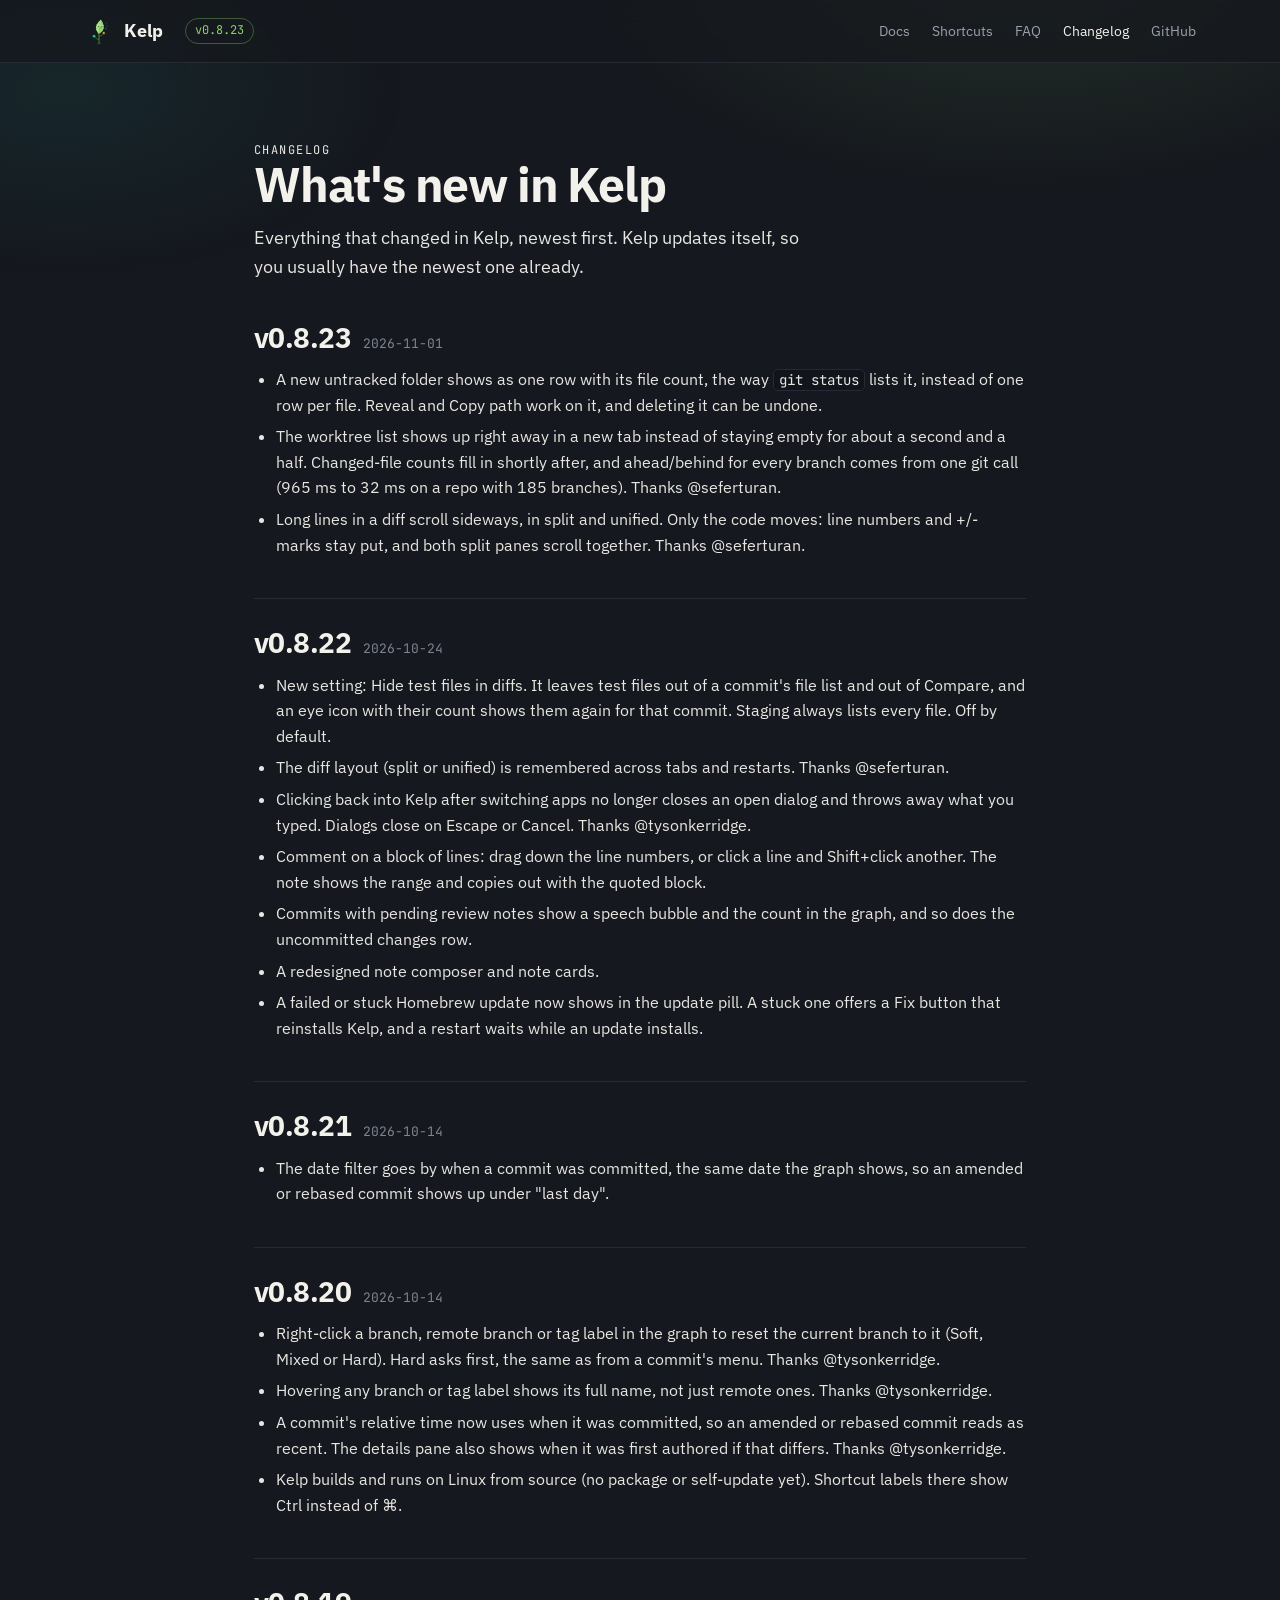
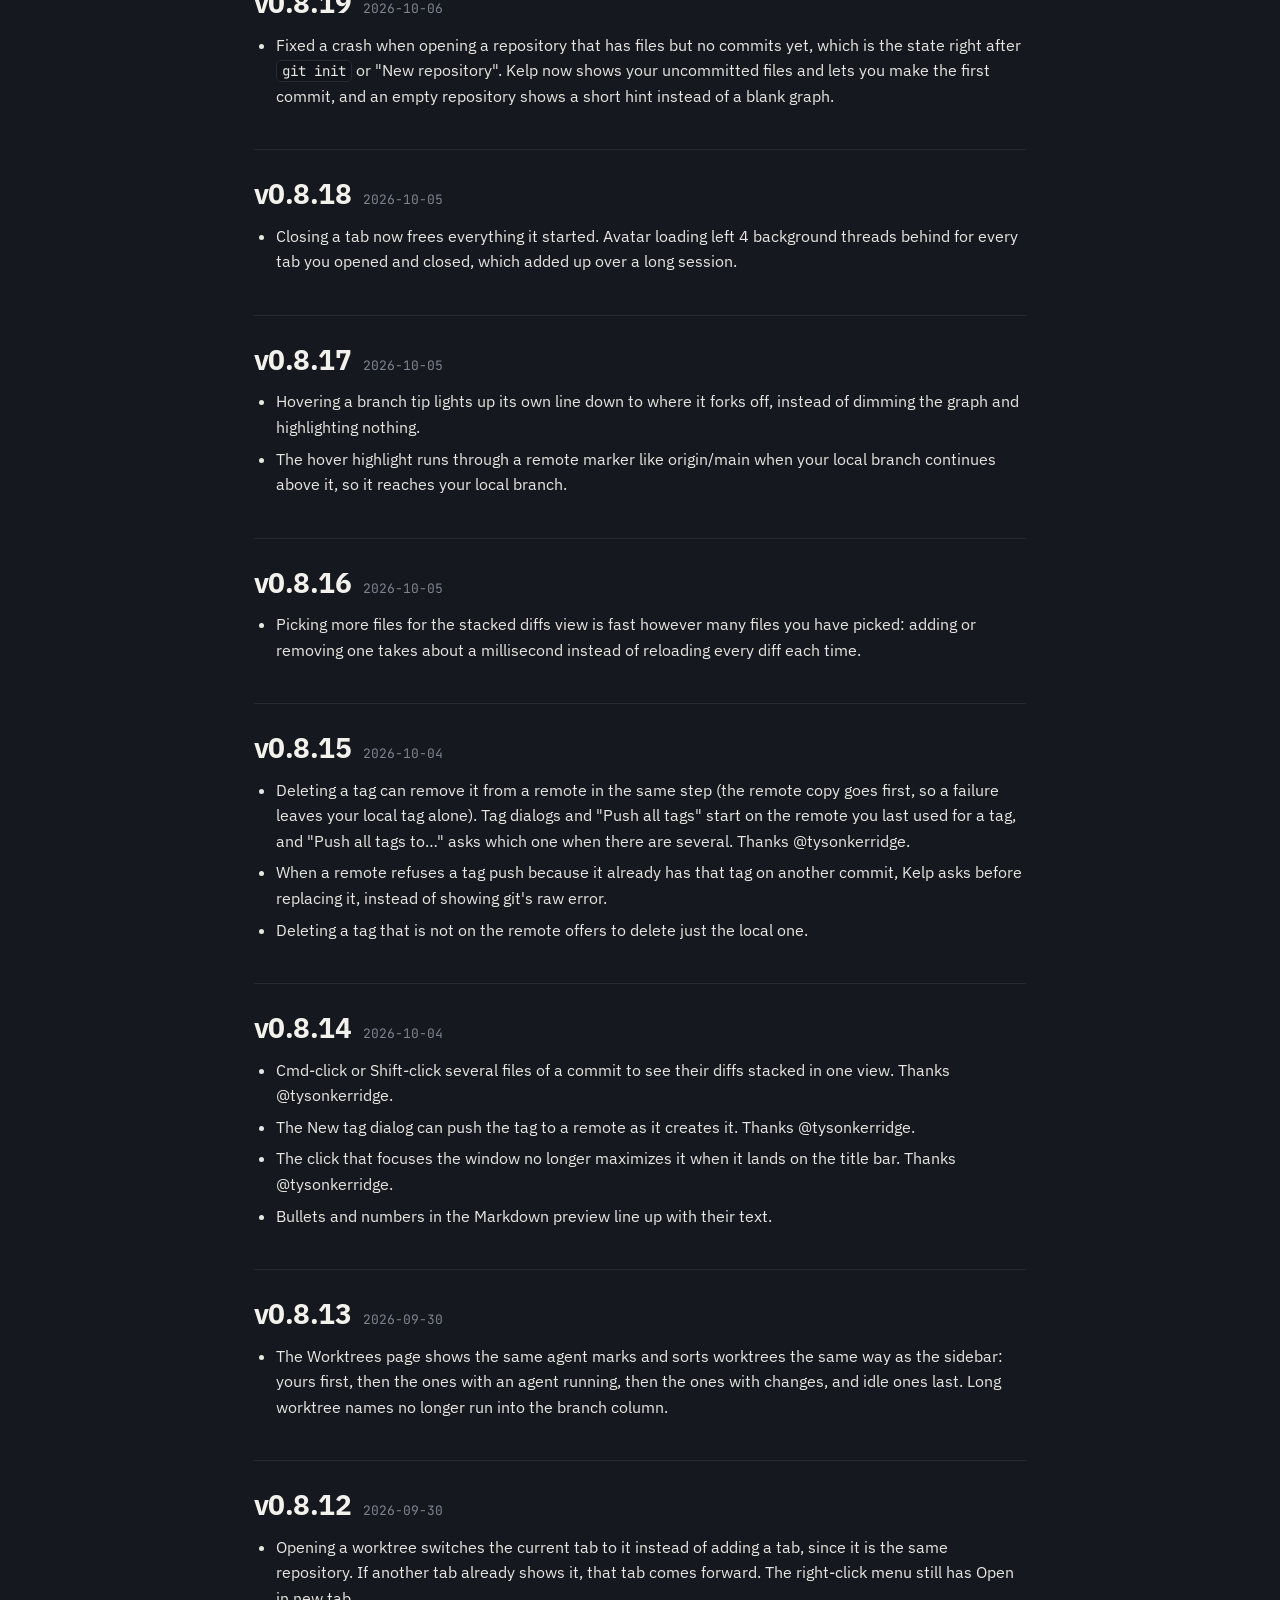
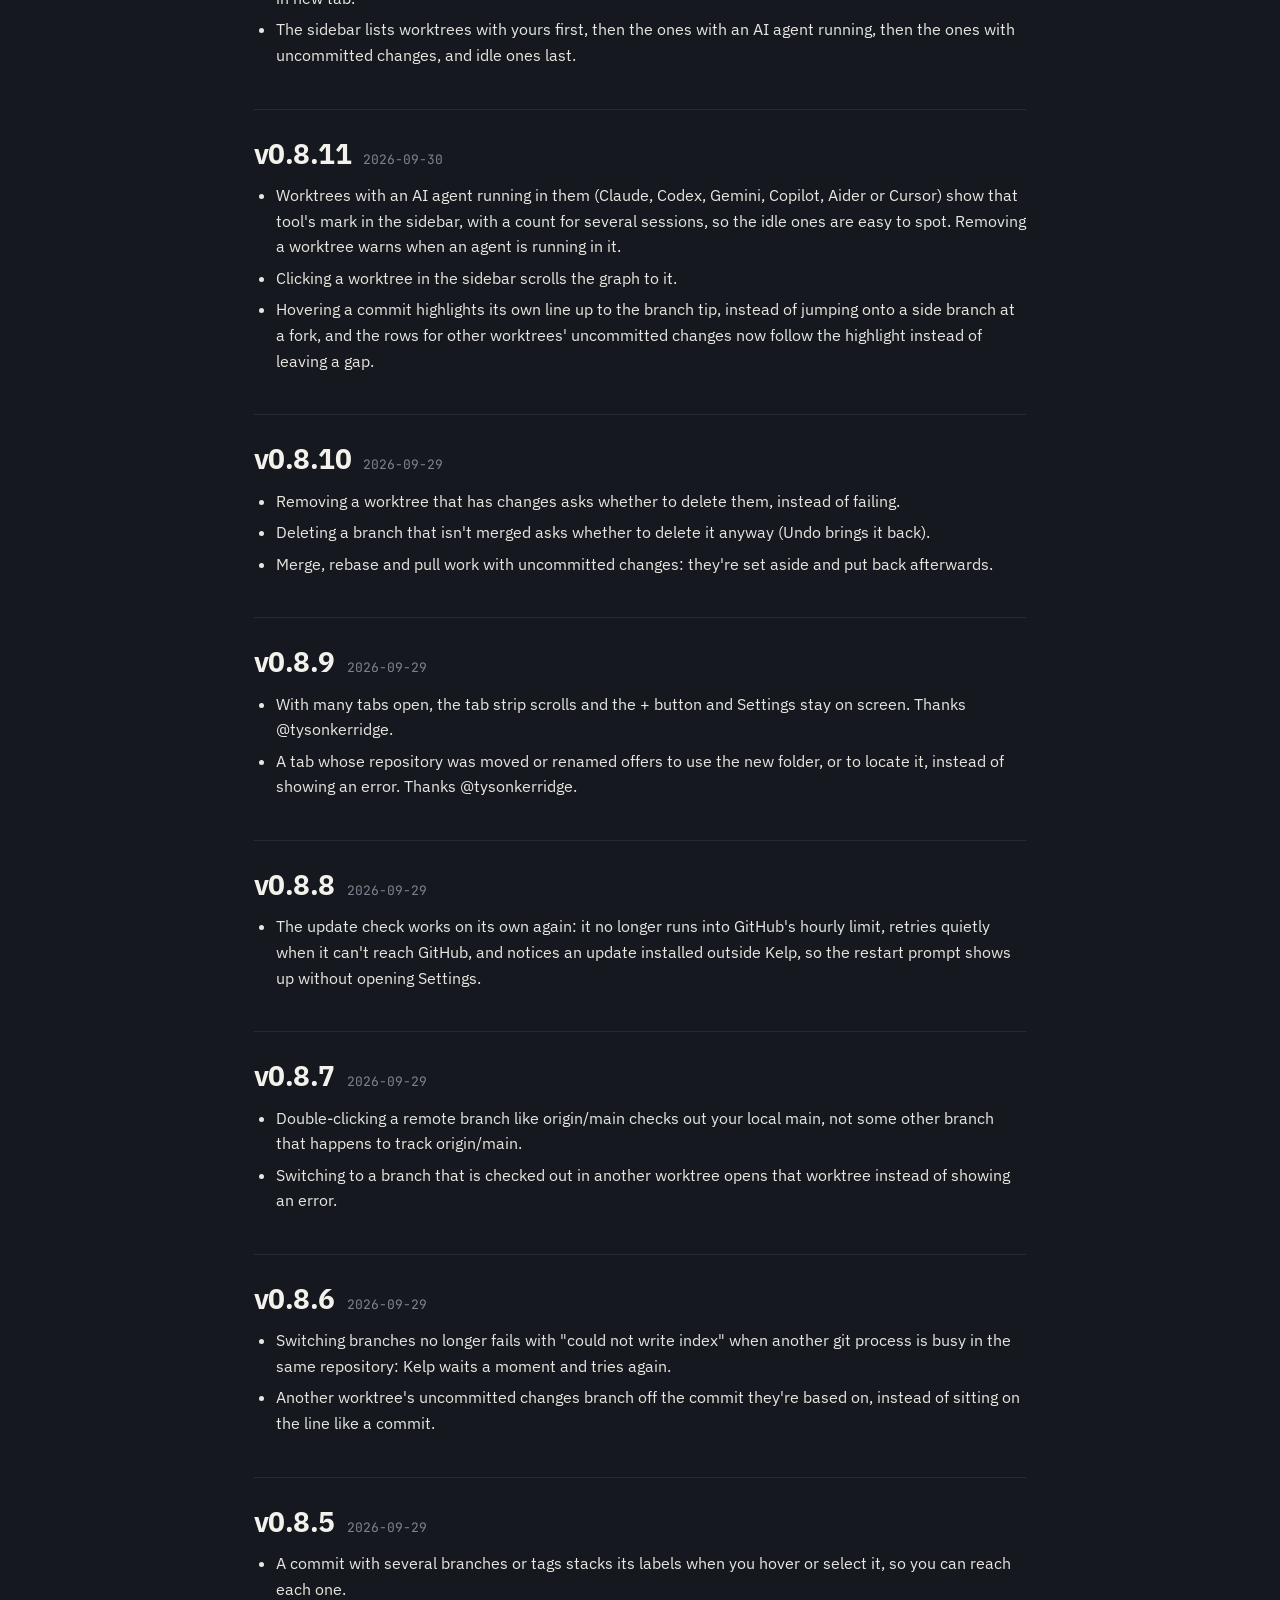
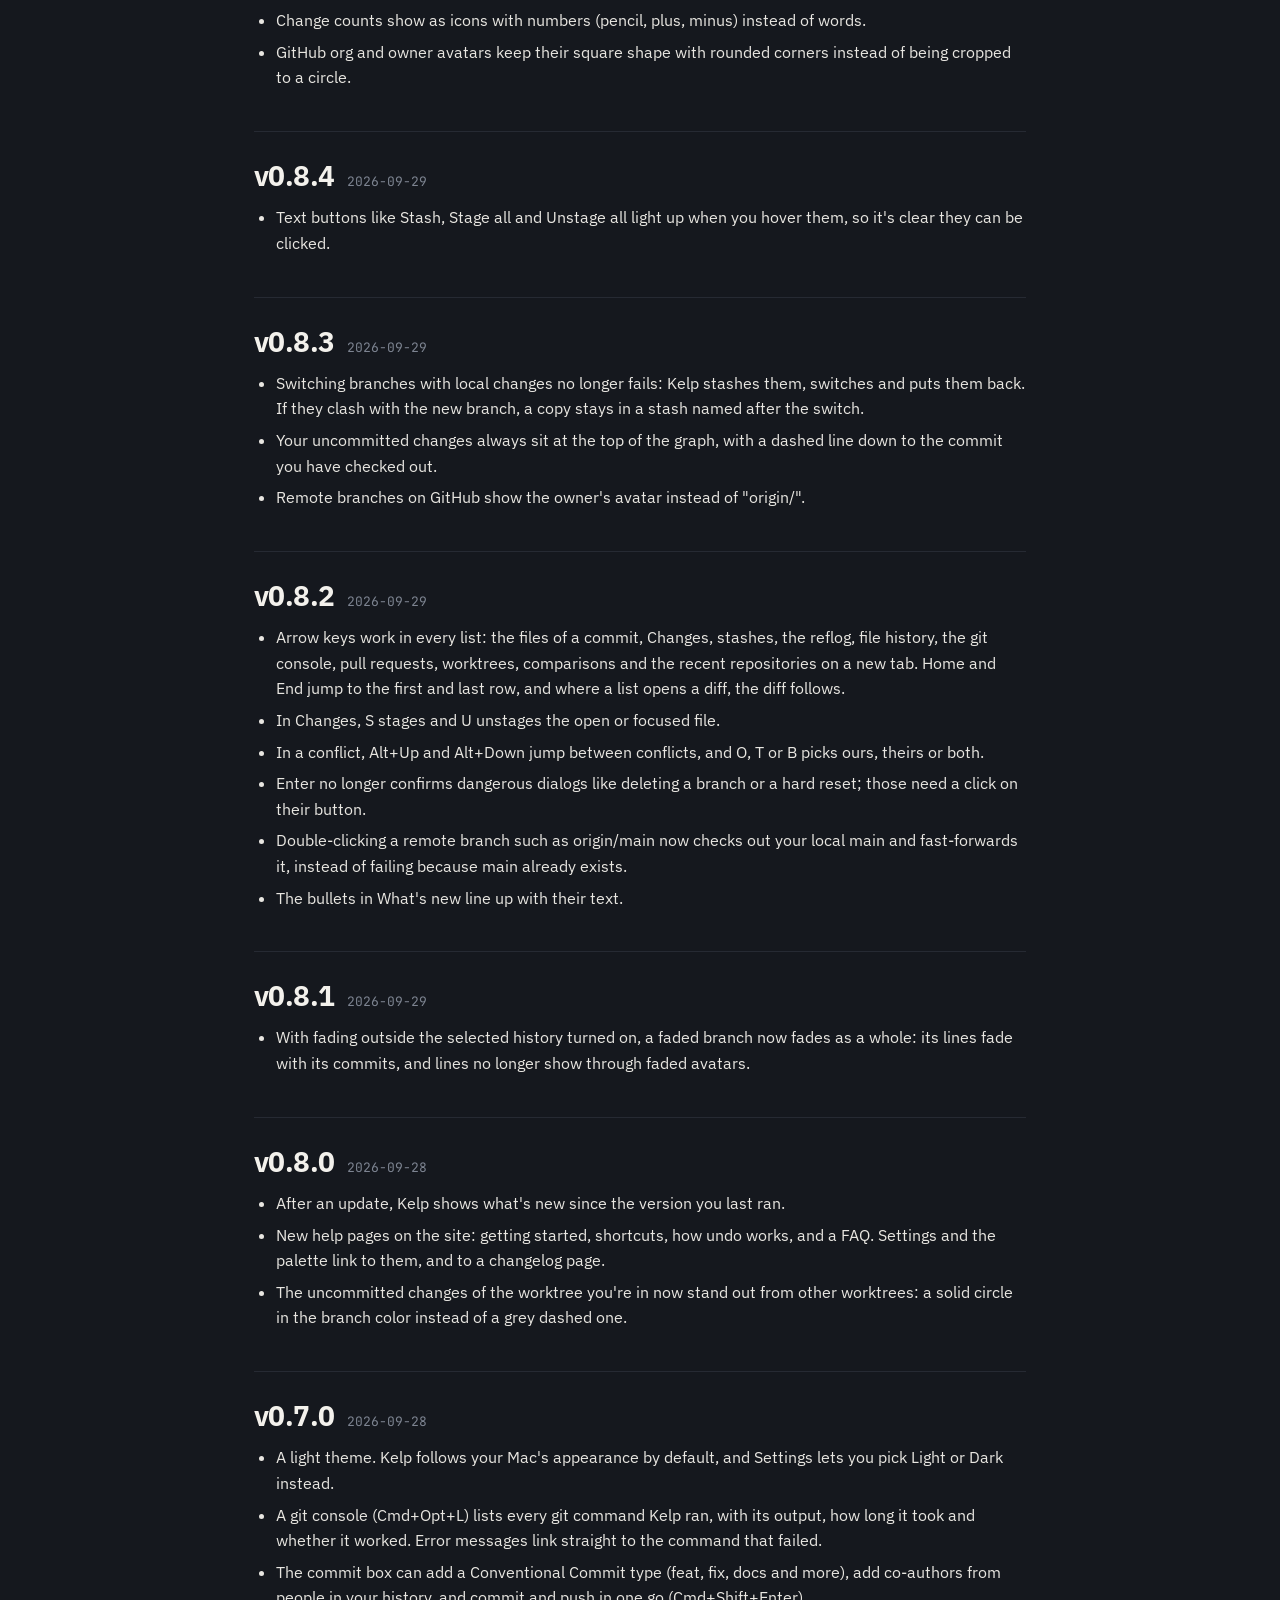
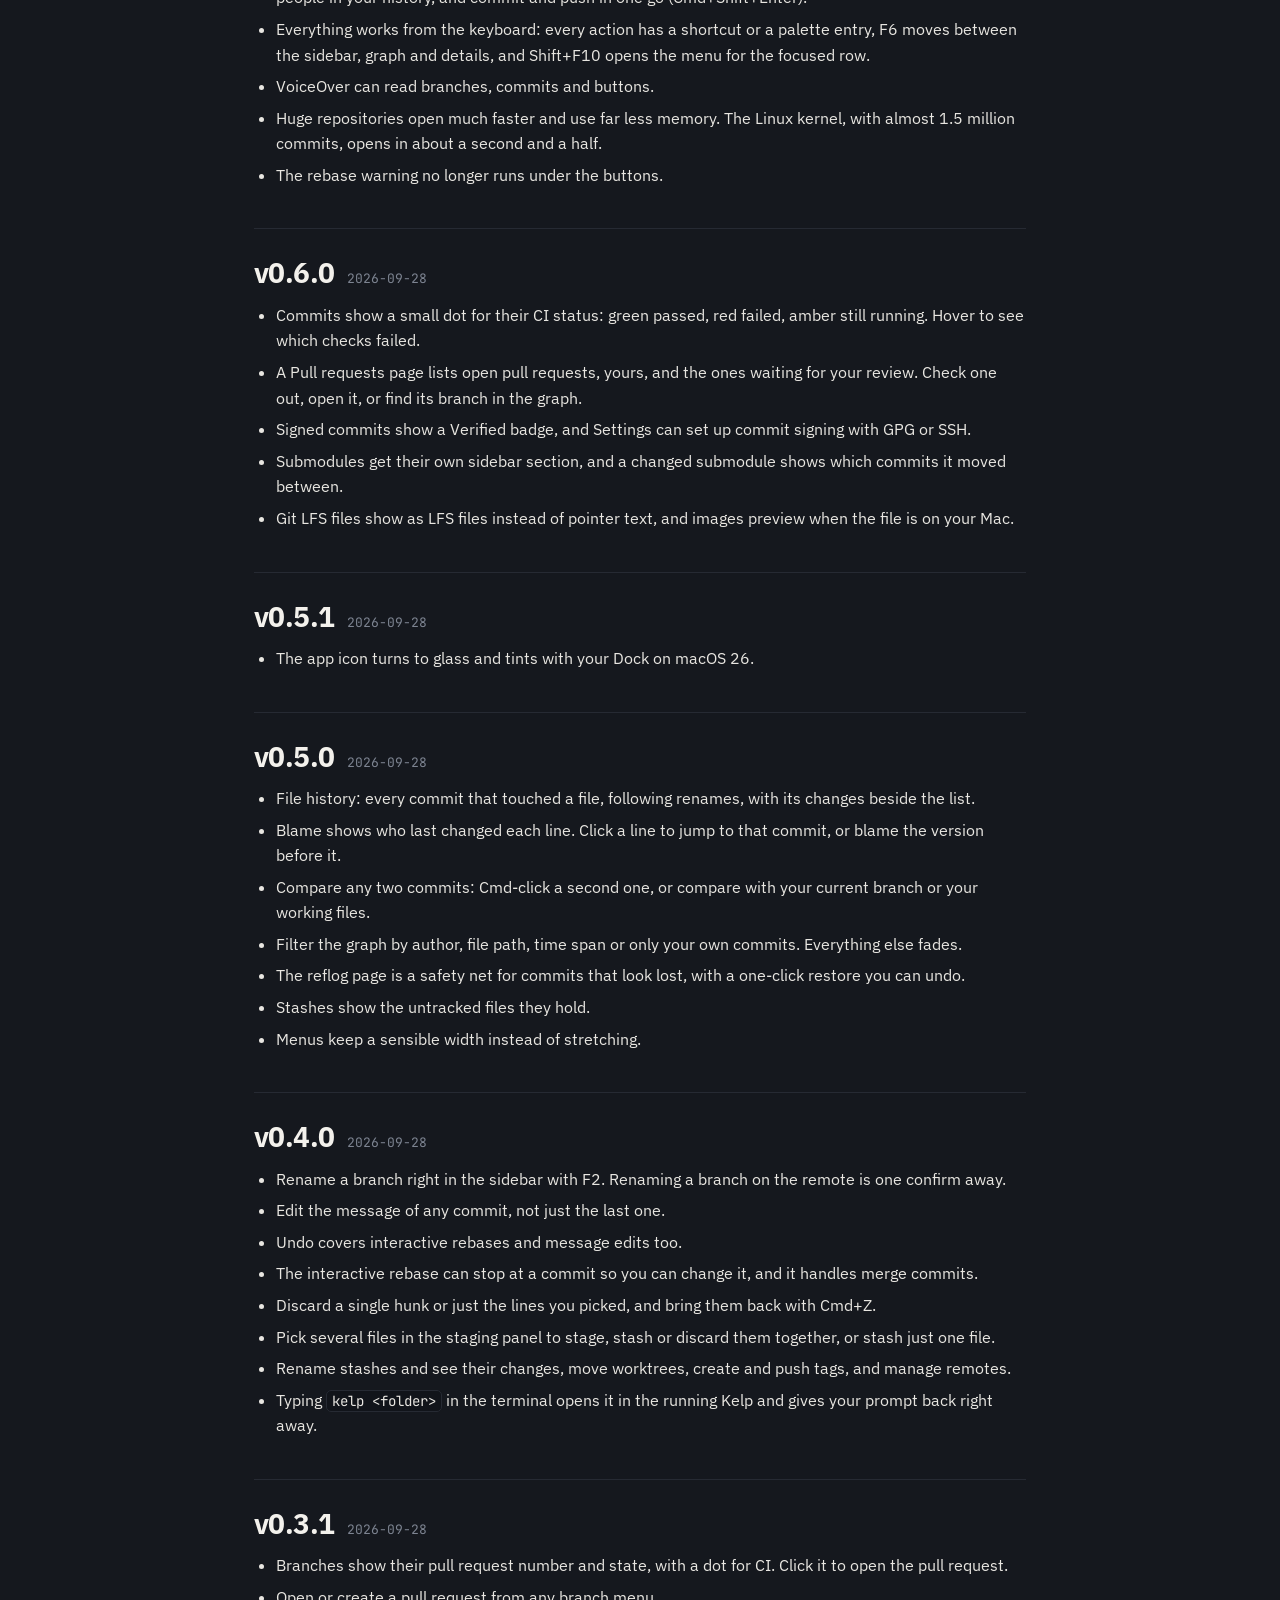
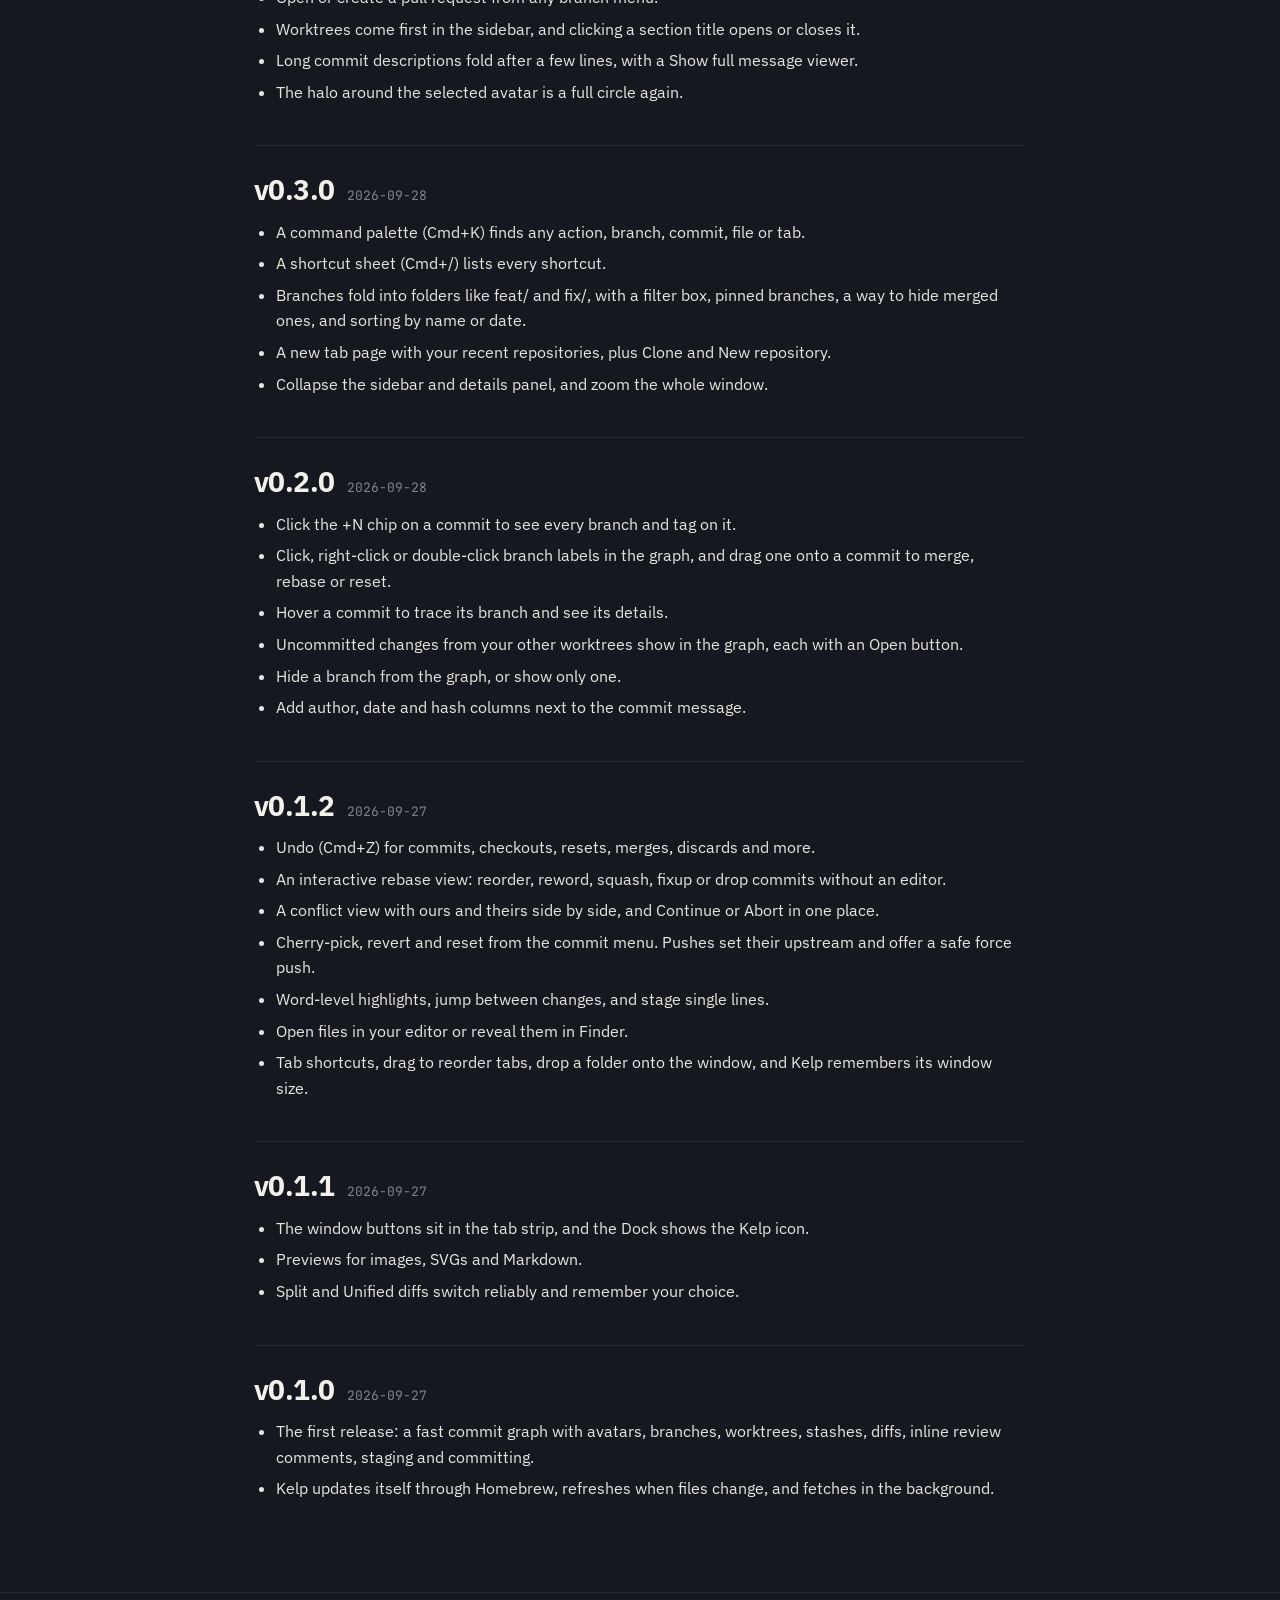
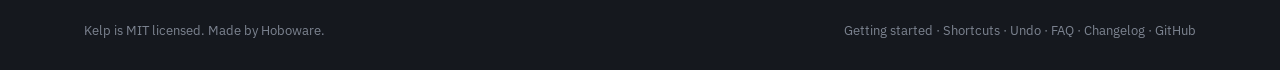
==== commit 9206cb4a: "chore: release 0.8.23" ====
--- a/site/changelog.html
+++ b/site/changelog.html
@@ -26,7 +26,7 @@
 
 <nav><div class="wrap">
   <a class="brand" href="index.html"><img src="mascot.svg" alt="" width="30" height="30">Kelp</a>
-  <span class="version">v0.8.22</span>
+  <span class="version">v0.8.23</span>
   <div class="navlinks">
     <a href="docs/getting-started.html">Docs</a>
     <a href="docs/shortcuts.html">Shortcuts</a>
@@ -40,6 +40,14 @@
   <p class="eyebrow">Changelog</p>
   <h1>What's new in Kelp</h1>
   <p class="lede">Everything that changed in Kelp, newest first. Kelp updates itself, so you usually have the newest one already.</p>
+  <section class="release" id="v0-8-23">
+    <h2>v0.8.23 <time datetime="2026-11-01">2026-11-01</time></h2>
+    <ul>
+      <li>A new untracked folder shows as one row with its file count, the way <code>git status</code> lists it, instead of one row per file. Reveal and Copy path work on it, and deleting it can be undone.</li>
+      <li>The worktree list shows up right away in a new tab instead of staying empty for about a second and a half. Changed-file counts fill in shortly after, and ahead/behind for every branch comes from one git call (965 ms to 32 ms on a repo with 185 branches). Thanks @seferturan.</li>
+      <li>Long lines in a diff scroll sideways, in split and unified. Only the code moves: line numbers and +/- marks stay put, and both split panes scroll together. Thanks @seferturan.</li>
+    </ul>
+  </section>
   <section class="release" id="v0-8-22">
     <h2>v0.8.22 <time datetime="2026-10-24">2026-10-24</time></h2>
     <ul>
